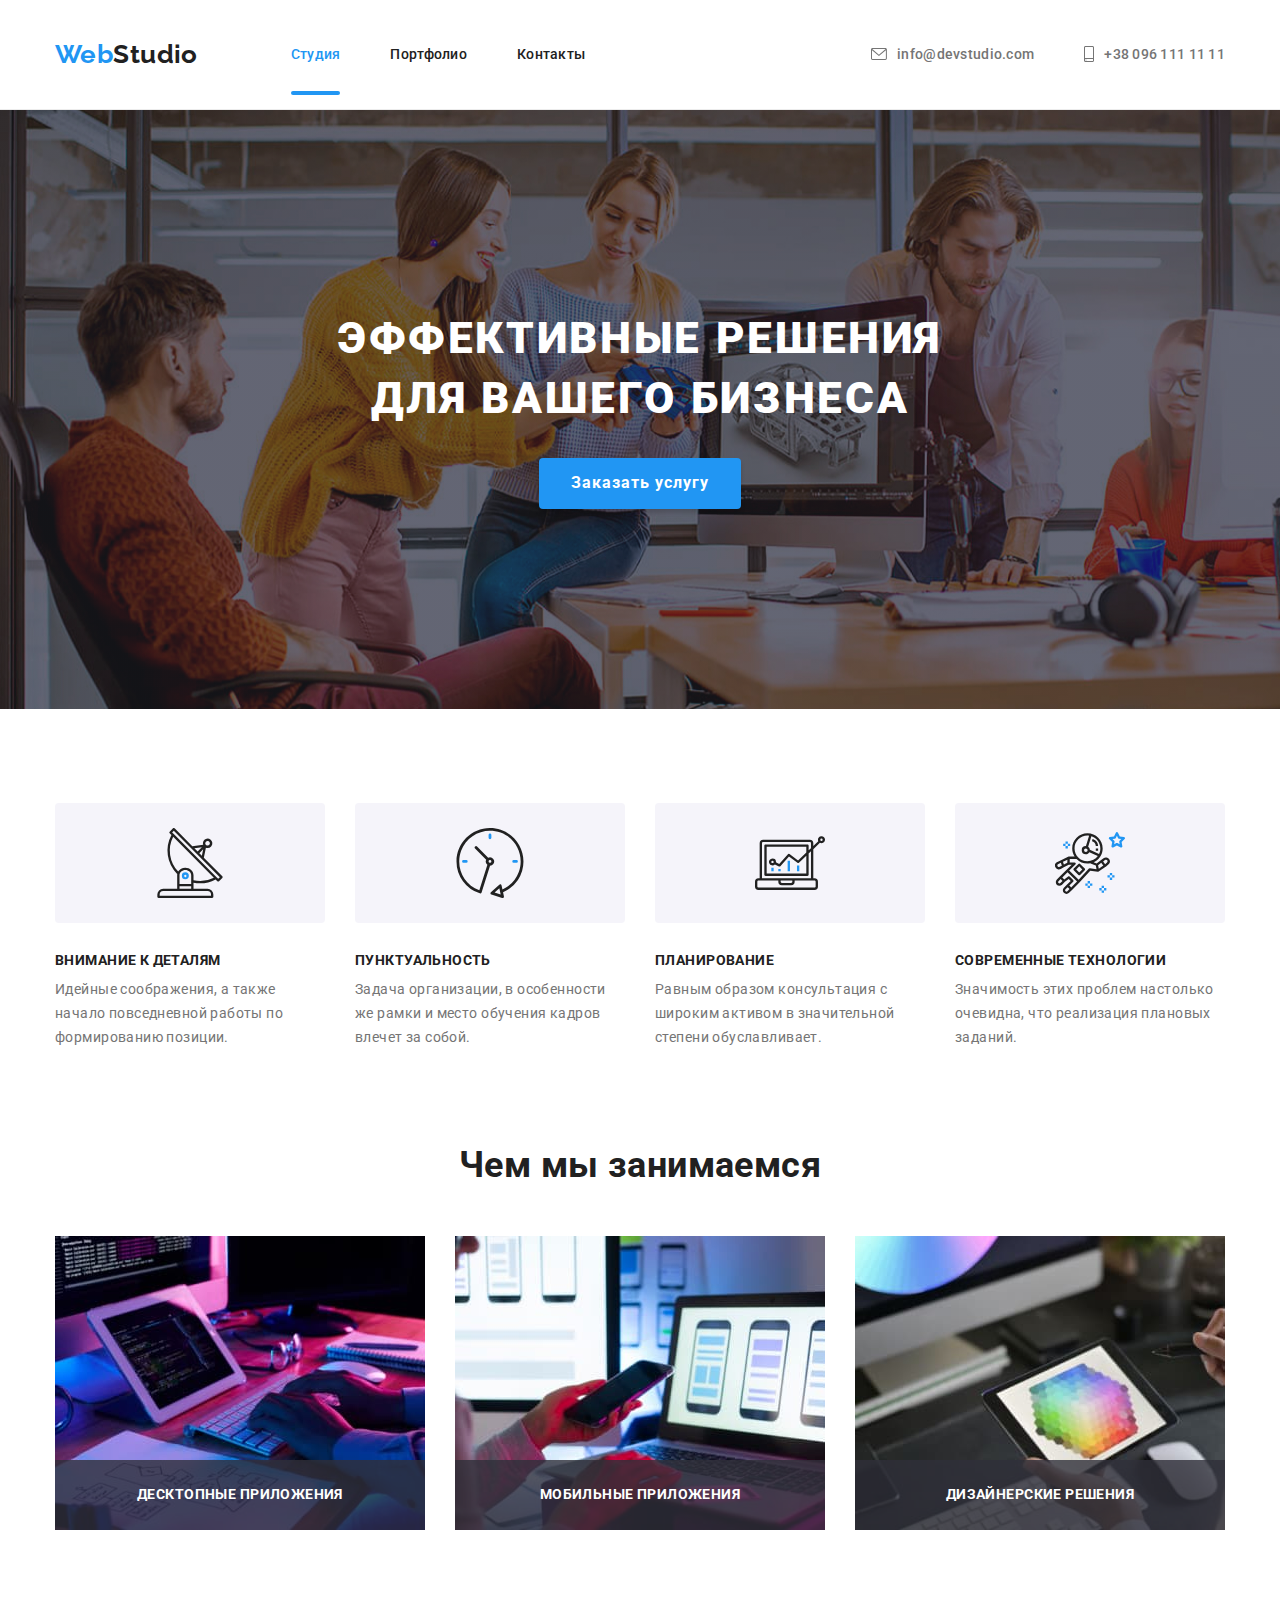
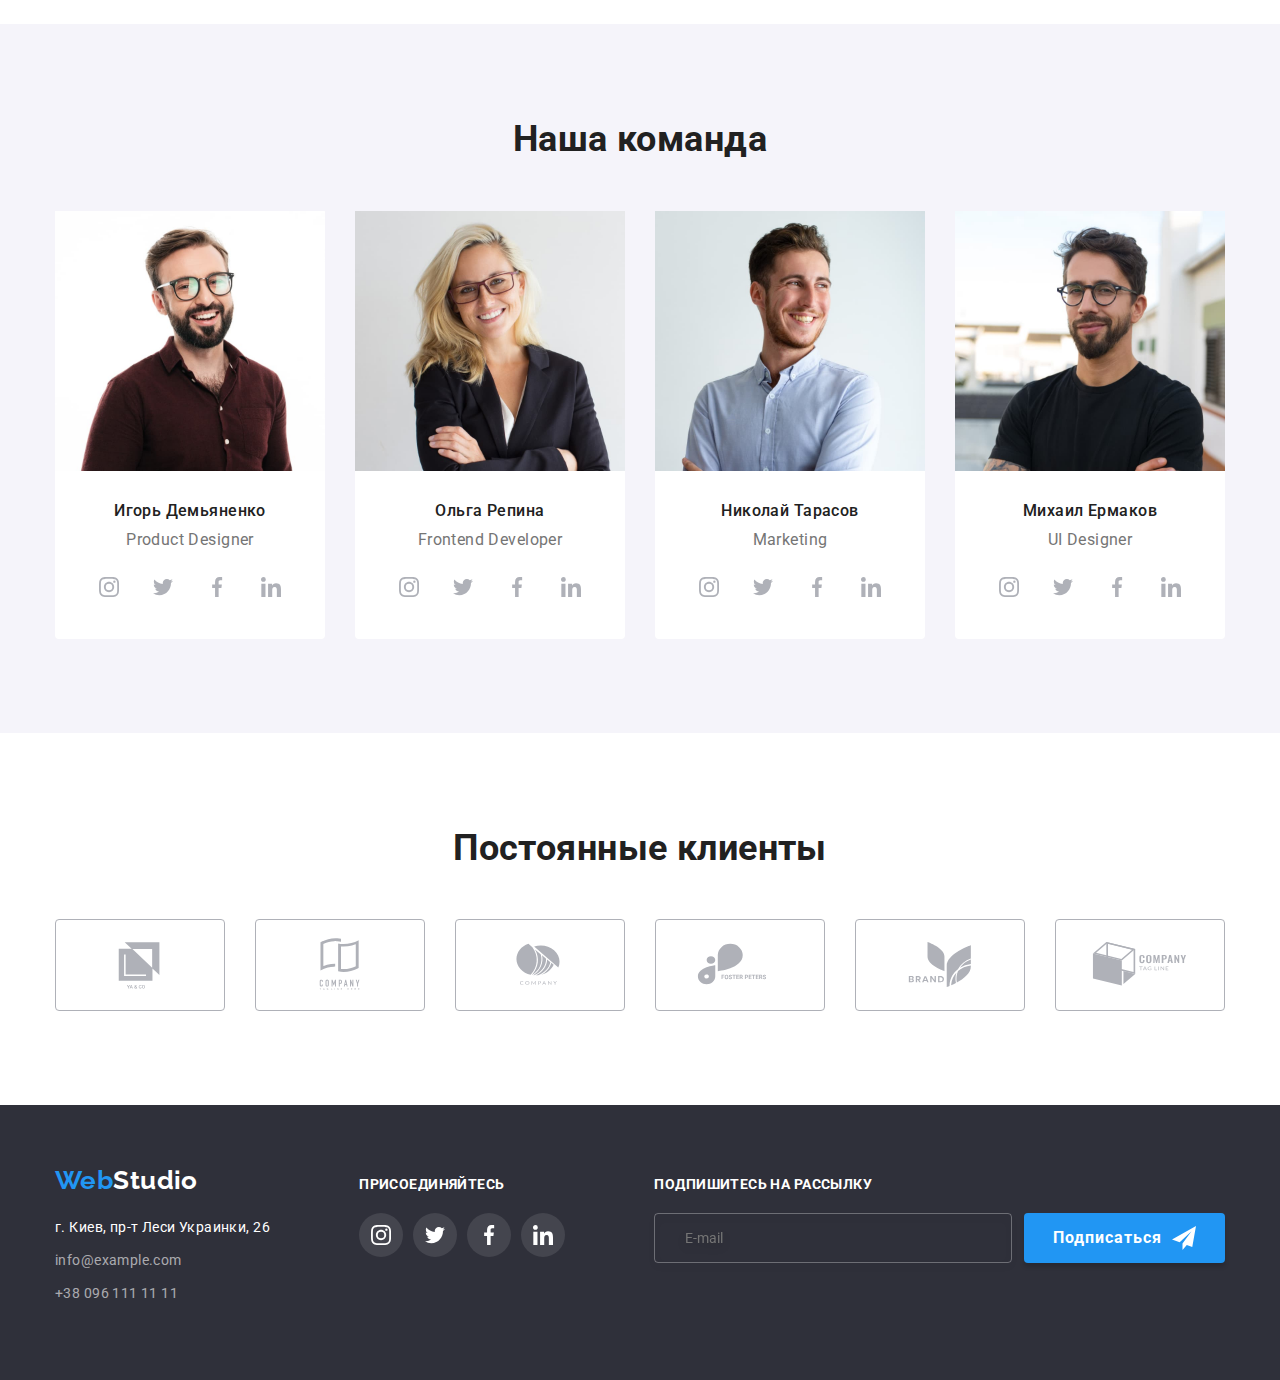
==== index.html @ 7a7bd3e5 "add changes" ====
<!DOCTYPE html>
<html lang="ru">
	<head>
		<meta charset="UTF-8" />
		<meta http-equiv="X-UA-Compatible" content="IE=edge" />
		<meta name="viewport" content="width=device-width, initial-scale=1.0" />
		<title>WebStudio</title>

		<!-- Шрифти -->

		<link rel="preconnect" href="https://fonts.googleapis.com" />
		<link rel="preconnect" href="https://fonts.gstatic.com" crossorigin />
		<link
			href="https://fonts.googleapis.com/css2?family=Raleway:wght@700&family=Roboto:wght@400;500;700;900&display=swap"
			rel="stylesheet"
		/>
		<!--Нормалізація стилів  -->

		<link
			rel="stylesheet"
			href="https://cdnjs.cloudflare.com/ajax/libs/modern-normalize/1.1.0/modern-normalize.min.css"
		/>

		<!-- Кастомні стилі -->

		<link rel="stylesheet" href="./css/main.min.css" />
		<link rel="stylesheet" href="./css/styles.css" />
	</head>

	<body>
		<!-- Шапка сторінки -->

		<header class="header">
			<div class="container header__container">
				<nav class="nav">
					<!-- Логотип -->

					<a class="logo link" href="./index.html"><span class="logo__accent">Web</span>Studio</a>

					<!-- Навігація на інші сторінки -->

					<ul class="nav__list list">
						<li class="nav__item">
							<a class="nav__link nav__link--current link" href="./index.html">Студия</a>
						</li>
						<li class="nav__item">
							<a class="nav__link link" href="./portfolio.html">Портфолио</a>
						</li>
						<li class="nav__item">
							<a class="nav__link link" href="Контакты">Контакты</a>
						</li>
					</ul>
				</nav>

				<!-- Контакти -->

				<ul class="contacts-list list">
					<li class="contacts-list__item">
						<a class="contacts-list__link link" href="mailto:info@devstudio.com">
							<svg class="contacts-list__icon-mail">
								<use href="./images/icons.svg#icon-envelope"></use>
							</svg>
							info@devstudio.com
						</a>
					</li>
					<li class="contacts-list__item">
						<a class="contacts-list__link link" href="tel:+380961111111">
							<svg class="contacts-list__icon-phone">
								<use href="./images/icons.svg#icon-smartphone"></use>
							</svg>
							+38 096 111 11 11
						</a>
					</li>
				</ul>
			</div>
		</header>

		<!-- Унікальний контент сторінки -->

		<main>
			<!-- Секція Герой -->

			<section class="section hero">
				<div class="container">
					<h1 class="hero__title">Эффективные решения для вашего бизнеса</h1>
					<button class="button" type="button" data-modal-open>Заказать услугу</button>
				</div>
			</section>

			<!--Секція Переваги -->

			<section class="benefits">
				<div class="container">
					<h2 class="visually-hidden">Преимущества</h2>
					<ul class="benefits__list card-set list">
						<li class="benefits__item card-set__item benefits__icon-antenna">
							<h3 class="benefits__title">Внимание к деталям</h3>
							<p class="benefits__text">
								Идейные соображения, а также начало повседневной работы по формированию позиции.
							</p>
						</li>
						<li class="benefits__item card-set__item benefits__icon-clock">
							<h3 class="benefits__title">Пунктуальность</h3>
							<p class="benefits__text">
								Задача организации, в особенности же рамки и место обучения кадров влечет за собой.
							</p>
						</li>
						<li class="benefits__item card-set__item benefits__icon-diagram">
							<h3 class="benefits__title">Планирование</h3>
							<p class="benefits__text">
								Равным образом консультация с широким активом в значительной степени обуславливает.
							</p>
						</li>
						<li class="benefits__item card-set__item benefits__icon-astronaut">
							<h3 class="benefits__title">Современные технологии</h3>
							<p class="benefits__text">
								Значимость этих проблем настолько очевидна, что реализация плановых заданий.
							</p>
						</li>
					</ul>
				</div>
			</section>

			<!--Секція Наша робота -->

			<section class="job">
				<div class="container">
					<h2 class="job__title section-title">Чем мы занимаемся</h2>
					<ul class="job__list card-set list">
						<li class="job__item card-set__item">
							<div class="job__card">
								<img src="./images/job/img.jpg" alt="Верстка" width="370" height="294" />
								<p class="job__lable">Десктопные приложения</p>
							</div>
						</li>
						<li class="job__item card-set__item">
							<div class="job__card">
								<img src="./images/job/img-1.jpg" alt="Дизайн" width="370" height="294" />
								<p class="job__lable">Мобильные приложения</p>
							</div>
						</li>
						<li class="job__item card-set__item">
							<div class="job__card">
								<img src="./images/job/img-2.jpg" alt="Оформление" width="370" height="294" />
								<p class="job__lable">Дизайнерские решения</p>
							</div>
						</li>
					</ul>
				</div>
			</section>

			<!-- Секція Наша команда -->

			<section class="team">
				<div class="container">
					<h2 class="team__title section-title">Наша команда</h2>
					<ul class="team__list card-set list">
						<li class="team__item card-set__item">
							<div class="team__card">
								<img class="team__img" src="./images/teams/img-3.jpg" alt="Игорь Демьяненко" width="270" height="260" />
								<div class="team__content">
									<h3 class="team__member">Игорь Демьяненко</h3>
									<p class="team__position">Product Designer</p>
									<ul class="networks-list list">
										<li class="networks-list__item">
											<a
												class="networks-list__link link"
												href="https://www.instagram.com"
												aria-label="instagram"
												target="_blank"
												rel="noreferrer noopener"
											>
												<svg class="networks-list__icon" width="20" height="20">
													<use href="./images/icons.svg#icon-instagram"></use>
												</svg>
											</a>
										</li>
										<li class="networks-list__item">
											<a
												class="networks-list__link link"
												href="https://www.twitter.com"
												aria-label="twitter"
												target="_blank"
												rel="noreferrer noopener"
											>
												<svg class="networks-list__icon" width="20" height="20">
													<use href="./images/icons.svg#icon-twitter"></use>
												</svg>
											</a>
										</li>
										<li class="networks-list__item">
											<a
												class="networks-list__link link"
												href="https://www.facebook.com"
												aria-label="facebook"
												target="_blank"
												rel="noreferrer noopener"
											>
												<svg class="networks-list__icon" width="20" height="20">
													<use href="./images/icons.svg#icon-facebook"></use>
												</svg>
											</a>
										</li>
										<li class="networks-list__item">
											<a
												class="networks-list__link link"
												href="https://www.linkedin.com"
												aria-label="linkedin"
												target="_blank"
												rel="noreferrer noopener"
											>
												<svg class="networks-list__icon" width="20" height="20">
													<use href="./images/icons.svg#icon-linkedin"></use>
												</svg>
											</a>
										</li>
									</ul>
								</div>
							</div>
						</li>

						<li class="team__item card-set__item">
							<div class="team__card">
								<img src="./images/teams/img-4.jpg" alt="Ольга Репина" width="270" height="260" />

								<div class="team__content">
									<h3 class="team__member">Ольга Репина</h3>
									<p class="team__position">Frontend Developer</p>
									<ul class="networks-list list">
										<li class="networks-list__item">
											<a
												class="networks-list__link link"
												href="https://www.instagram.com"
												aria-label="instagram"
												target="_blank"
												rel="noreferrer noopener"
											>
												<svg class="networks-list__icon" width="20" height="20">
													<use href="./images/icons.svg#icon-instagram"></use>
												</svg>
											</a>
										</li>
										<li class="networks-list__item">
											<a
												class="networks-list__link link"
												href="https://www.twitter.com"
												aria-label="twitter"
												target="_blank"
												rel="noreferrer noopener"
											>
												<svg class="networks-list__icon" width="20" height="20">
													<use href="./images/icons.svg#icon-twitter"></use>
												</svg>
											</a>
										</li>
										<li class="networks-list__item">
											<a
												class="networks-list__link link"
												href="https://www.facebook.com"
												aria-label="facebook"
												target="_blank"
												rel="noreferrer noopener"
											>
												<svg class="networks-list__icon" width="20" height="20">
													<use href="./images/icons.svg#icon-facebook"></use>
												</svg>
											</a>
										</li>
										<li class="networks-list__item">
											<a
												class="networks-list__link link"
												href="https://www.linkedin.com"
												aria-label="linkedin"
												target="_blank"
												rel="noreferrer noopener"
											>
												<svg class="networks-list__icon" width="20" height="20">
													<use href="./images/icons.svg#icon-linkedin"></use>
												</svg>
											</a>
										</li>
									</ul>
								</div>
							</div>
						</li>

						<li class="team__item card-set__item">
							<div class="team__card">
								<img src="./images/teams/img-5.jpg" alt="Николай Тарасов" width="270" height="260" />

								<div class="team__content">
									<h3 class="team__member">Николай Тарасов</h3>
									<p class="team__position">Marketing</p>
									<ul class="networks-list list">
										<li class="networks-list__item">
											<a
												class="networks-list__link link"
												href="https://www.instagram.com"
												aria-label="instagram"
												target="_blank"
												rel="noreferrer noopener"
											>
												<svg class="networks-list__icon" width="20" height="20">
													<use href="./images/icons.svg#icon-instagram"></use>
												</svg>
											</a>
										</li>
										<li class="networks-list__item">
											<a
												class="networks-list__link link"
												href="https://www.twitter.com"
												aria-label="twitter"
												target="_blank"
												rel="noreferrer noopener"
											>
												<svg class="networks-list__icon" width="20" height="20">
													<use href="./images/icons.svg#icon-twitter"></use>
												</svg>
											</a>
										</li>
										<li class="networks-list__item">
											<a
												class="networks-list__link link"
												href="https://www.facebook.com"
												aria-label="facebook"
												target="_blank"
												rel="noreferrer noopener"
											>
												<svg class="networks-list__icon" width="20" height="20">
													<use href="./images/icons.svg#icon-facebook"></use>
												</svg>
											</a>
										</li>
										<li class="networks-list__item">
											<a
												class="networks-list__link link"
												href="https://www.linkedin.com"
												aria-label="linkedin"
												target="_blank"
												rel="noreferrer noopener"
											>
												<svg class="networks-list__icon" width="20" height="20">
													<use href="./images/icons.svg#icon-linkedin"></use>
												</svg>
											</a>
										</li>
									</ul>
								</div>
							</div>
						</li>

						<li class="team__item card-set__item">
							<div class="team__card">
								<img src="./images/teams/img-6.jpg" alt="Михаил Ермаков" width="270" height="260" />

								<div class="team__content">
									<h3 class="team__member">Михаил Ермаков</h3>
									<p class="team__position">UI Designer</p>
									<ul class="networks-list list">
										<li class="networks-list__item">
											<a
												class="networks-list__link link"
												href="https://www.instagram.com"
												aria-label="instagram"
												target="_blank"
												rel="noreferrer noopener"
											>
												<svg class="networks-list__icon" width="20" height="20">
													<use href="./images/icons.svg#icon-instagram"></use>
												</svg>
											</a>
										</li>
										<li class="networks-list__item">
											<a
												class="networks-list__link link"
												href="https://www.twitter.com"
												aria-label="twitter"
												target="_blank"
												rel="noreferrer noopener"
											>
												<svg class="networks-list__icon" width="20" height="20">
													<use href="./images/icons.svg#icon-twitter"></use>
												</svg>
											</a>
										</li>
										<li class="networks-list__item">
											<a
												class="networks-list__link link"
												href="https://www.facebook.com"
												aria-label="facebook"
												target="_blank"
												rel="noreferrer noopener"
											>
												<svg class="networks-list__icon" width="20" height="20">
													<use href="./images/icons.svg#icon-facebook"></use>
												</svg>
											</a>
										</li>
										<li class="networks-list__item">
											<a
												class="networks-list__link link"
												href="https://www.linkedin.com"
												aria-label="linkedin"
												target="_blank"
												rel="noreferrer noopener"
											>
												<svg class="networks-list__icon" width="20" height="20">
													<use href="./images/icons.svg#icon-linkedin"></use>
												</svg>
											</a>
										</li>
									</ul>
								</div>
							</div>
						</li>
					</ul>
				</div>
			</section>
		</main>

		<!-- Секція Постійні клієнти -->

		<section class="clients">
			<div class="container">
				<h2 class="clients__title section-title">Постоянные клиенты</h2>
				<ul class="clients__list card-set list">
					<li class="clients__item card-set__item">
						<a class="clients__link link" href="">
							<svg class="clients__icon" width="106px" height="60px">
								<use href="./images/icons.svg#icon-Logo"></use>
							</svg>
						</a>
					</li>
					<li class="clients__item card-set__item">
						<a class="clients__link link" href="">
							<svg class="clients__icon" width="106px" height="60px">
								<use href="./images/icons.svg#icon-Logo-1"></use>
							</svg>
						</a>
					</li>
					<li class="clients__item card-set__item">
						<a class="clients__link link" href="">
							<svg class="clients__icon" width="106px" height="60px">
								<use href="./images/icons.svg#icon-Logo-2"></use>
							</svg>
						</a>
					</li>
					<li class="clients__item card-set__item">
						<a class="clients__link link" href="">
							<svg class="clients__icon" width="106px" height="60px">
								<use href="./images/icons.svg#icon-Logo-3"></use>
							</svg>
						</a>
					</li>
					<li class="clients__item card-set__item">
						<a class="clients__link link" href="">
							<svg class="clients__icon" width="106px" height="60px">
								<use href="./images/icons.svg#icon-Logo-4"></use>
							</svg>
						</a>
					</li>
					<li class="clients__item card-set__item">
						<a class="clients__link link" href="">
							<svg class="clients__icon" width="106px" height="60px">
								<use href="./images/icons.svg#icon-Logo-5"></use>
							</svg>
						</a>
					</li>
				</ul>
			</div>
		</section>

		<!-- Підвал -->

		<footer class="footer">
			<div class="container footer-container">
				<div class="address-container">
					<a class="logo link" href="./index.html"><span class="logo__accent">Web</span>Studio</a>

					<!-- Адреса -->

					<address>
						<ul class="footer-list link">
							<li class="footer-list-item">
								<a class="address map link" href="https://bit.ly/3pXMvUd" target="_blank" rel="noopener noreferrer"
									>г. Киев, пр-т Леси Украинки, 26</a
								>
							</li>

							<!-- Контакти -->

							<li class="footer-list-item">
								<a class="address-contact link" href="mailto:info@devstudio.com">info@example.com</a>
							</li>
							<li class="footer-list-item">
								<a class="address-contact link" href="tel:+380961111111">+38 096 111 11 11</a>
							</li>
						</ul>
					</address>
				</div>

				<div class="social-container">
					<p class="footer-title">присоединяйтесь</p>
					<ul class="networks-list list">
						<li class="networks-item">
							<a
								class="footer-social-link link"
								href="https://www.instagram.com"
								aria-label="instagram"
								target="_blank"
								rel="noreferrer noopener"
							>
								<svg class="footer-social-icon" width="20" height="20">
									<use href="./images/icons.svg#icon-instagram"></use>
								</svg>
							</a>
						</li>
						<li class="networks-item">
							<a
								class="footer-social-link link"
								href="https://www.twitter.com"
								aria-label="twitter"
								target="_blank"
								rel="noreferrer noopener"
							>
								<svg class="footer-social-icon" width="20" height="20">
									<use href="./images/icons.svg#icon-twitter"></use>
								</svg>
							</a>
						</li>
						<li class="networks-item">
							<a
								class="footer-social-link link"
								href="https://www.facebook.com"
								aria-label="facebook"
								target="_blank"
								rel="noreferrer noopener"
							>
								<svg class="footer-social-icon" width="20" height="20">
									<use href="./images/icons.svg#icon-facebook"></use>
								</svg>
							</a>
						</li>
						<li class="networks-item">
							<a
								class="footer-social-link link"
								href="https://www.linkedin.com"
								aria-label="linkedin"
								target="_blank"
								rel="noreferrer noopener"
							>
								<svg class="footer-social-icon" width="20" height="20">
									<use href="./images/icons.svg#icon-linkedin"></use>
								</svg>
							</a>
						</li>
					</ul>
				</div>

				<!-- Форма футер -->

				<form class="footer-form">
					<p class="footer-form-title">Подпишитесь на рассылку</p>
					<div class="footer-form-box">
						<label class="footer-form-label">
							<input type="email" name="email" class="footer-input" placeholder="E-mail" />
						</label>
						<button type="submit" class="footer-button-submit">
							Подписаться
							<svg class="icon-send" width="24px" height="24px">
								<use href="./images/icons.svg#icon-send"></use>
							</svg>
						</button>
					</div>
				</form>
			</div>
		</footer>

		<!-- Модальне вікно -->

		<div class="backdrop is-hidden" data-modal>
			<div class="modal">
				<button class="modal-close-btn" type="button" data-modal-close>
					<svg class="btn-close-icon" width="18" height="18">
						<use href="./images/icons.svg#icon-close"></use>
					</svg>
				</button>

				<!-- Форма модального вікна -->

				<form class="form-register">
					<strong class="form-title">Оставьте свои данные, мы вам перезвоним</strong>
					<div class="form-box">
						<label class="form-label">
							<span class="form-text">Имя</span>
							<input type="text" name="user-name" class="form-input" />
							<svg class="icon-input" width="18" height="18">
								<use href="./images/icons.svg#icon-person"></use>
							</svg>
						</label>

						<label class="form-label">
							<span class="form-text">Телефон</span>
							<input type="text" name="tel" class="form-input" />
							<svg class="icon-input" width="18" height="18">
								<use href="./images/icons.svg#icon-phone"></use>
							</svg>
						</label>

						<label class="form-label">
							<span class="form-text">Почта</span>
							<input type="text" name="email" class="form-input" />
							<svg class="icon-input" width="18" height="18">
								<use href="./images/icons.svg#icon-email"></use>
							</svg>
						</label>

						<label class="form-label">
							<span class="form-text">Комментарий</span>
							<textarea name="comment" class="textarea" placeholder="Введите текст"></textarea>
						</label>
					</div>

					<label class="form-checkbox">
						<input class="visually-hidden form-checkbox-input" type="checkbox" name="agreement" checked />
						<div class="custom-checkbox">
							<svg class="checkbox-icon" width="11" height="18">
								<use href="./images/icons.svg#icon-check"></use>
							</svg>
						</div>
						<span class="checkbox-agreement">Соглашаюсь с рассылкой и принимаю</span
						><a class="agreement-text" href="">Условия договора</a>
					</label>
					<button type="submit" class="button-submit">Отправить</button>
				</form>
			</div>
		</div>

		<!-- Підключення скрипта -->

		<script src="./js/modal.js"></script>
	</body>
</html>
---- css/main.min.css ----
:root{--primary-text-color: #757575;--title-text-color: #212121;--secondary-title-color: #ffffff;--footer-text-color: rgba(255, 255, 255, 0.6);--background-color: #ffffff;--secondary-background-color: #f5f4fa;--third-background-color: #2f303a;--accent-color: #2196f3;--items: 4;--indent: 30px;--anim: 250ms cubic-bezier(0.4, 0, 0.2, 1)}.visually-hidden{position:absolute;width:1px;height:1px;margin:-1px;border:0;padding:0;white-space:nowrap;-webkit-clip-path:inset(100%);clip-path:inset(100%);clip:rect(0 0 0 0);overflow:hidden}.portfolio,.team,.clients,.benefits{padding-top:94px;padding-bottom:94px}.card-set{display:-webkit-box;display:-ms-flexbox;display:flex;-ms-flex-wrap:wrap;flex-wrap:wrap;margin:calc(-1*var(--indent)/2)}.card-set__item{margin:calc(var(--indent)/2);-ms-flex-preferred-size:calc((100% - (var(--indent))*var(--items))/var(--items));flex-basis:calc((100% - (var(--indent))*var(--items))/var(--items))}h1,h2,h3,p{margin-top:0;margin-bottom:0}.link{text-decoration:none}.list,.footer-list{padding:0;list-style:none}img{display:block;max-width:100%;height:auto}.job__title,.team__title,.clients__title{margin-bottom:50px}body{background-color:var(--background-color);color:var(--primary-text-color);font-size:14px;font-family:"Roboto",sans-serif;letter-spacing:.03em}.button{display:inline-block;border:none;border-radius:4px;padding:10px 32px;min-width:200px;font-family:inherit;color:var(--secondary-title-color);background-color:var(--accent-color);-webkit-box-shadow:0px 4px 4px rgba(0,0,0,.15);box-shadow:0px 4px 4px rgba(0,0,0,.15);cursor:pointer;font-weight:700;font-size:16px;line-height:1.88;-webkit-box-align:center;-ms-flex-align:center;align-items:center;text-align:center;letter-spacing:.06em}.contacts-list{display:-webkit-box;display:-ms-flexbox;display:flex;margin-left:auto}.contacts-list__item:not(:last-child){margin-right:50px}.contacts-list__link{display:-webkit-box;display:-ms-flexbox;display:flex;-webkit-box-align:center;-ms-flex-align:center;align-items:center;padding-top:32px;padding-bottom:32px;font-weight:500;line-height:1.2;letter-spacing:.02em;color:var(--primary-text-color);-webkit-transition:color var(--anim);transition:color var(--anim)}.contacts-list__link:hover,.contacts-list__link:focus{color:var(--accent-color)}.contacts-list__icon-mail{margin-right:10px;width:16px;height:12px;fill:currentColor}.contacts-list__icon-phone{margin-right:10px;width:10px;height:16px;fill:currentColor}.container{margin-left:auto;margin-right:auto;padding-left:15px;padding-right:15px;width:1200px}.logo{color:var(--title-text-color);font-family:"Raleway",sans-serif;font-weight:700;font-size:26px;line-height:1.2}.logo__accent{color:var(--accent-color)}.networks-list{display:-webkit-box;display:-ms-flexbox;display:flex;-webkit-box-pack:center;-ms-flex-pack:center;justify-content:center;gap:10px}.networks-list__link{display:-webkit-box;display:-ms-flexbox;display:flex;-webkit-box-align:center;-ms-flex-align:center;align-items:center;-webkit-box-pack:center;-ms-flex-pack:center;justify-content:center;border-radius:50%;width:44px;height:44px;color:#afb1b8;-webkit-transition:color var(--anim),background-color var(--anim);transition:color var(--anim),background-color var(--anim)}.networks-list__link:hover,.networks-list__link:focus{background-color:var(--accent-color);color:#fff}.networks-list__icon{fill:currentColor}.projects-overlay{position:absolute;width:100%;height:294px;top:0;left:0;-webkit-transform:translateY(100%);transform:translateY(100%);background-color:rgba(33,150,243,.9);-webkit-transition:-webkit-transform var(--anim);transition:-webkit-transform var(--anim);transition:transform var(--anim);transition:transform var(--anim), -webkit-transform var(--anim)}.projects-link:hover .projects-overlay{-webkit-transform:translateY(0);transform:translateY(0)}.overlay-text{display:block;padding-top:63px;padding-right:24px;padding-bottom:63px;padding-left:24px;font-size:18px;line-height:1.56;letter-spacing:.03em;color:#fff}.section-title{color:var(--title-text-color);font-size:36px;line-height:1.17;text-align:center}.section{padding-top:94px;padding-bottom:94px}.backdrop{position:fixed;top:0;left:0;width:100%;height:100%;opacity:1;visibility:visible;pointer-events:initial;background-color:rgba(0,0,0,.2);-webkit-transition:opacity var(--anim),visibility var(--anim);transition:opacity var(--anim),visibility var(--anim)}.backdrop.is-hidden{opacity:0;pointer-events:none;visibility:hidden}.modal{position:absolute;top:50%;left:50%;-webkit-transform:translate(-50%, -50%);transform:translate(-50%, -50%);width:528px;height:581px;background-color:var(--background-color);-webkit-box-shadow:0px 1px 3px rgba(0,0,0,.12),0px 1px 1px rgba(0,0,0,.14),0px 2px 1px rgba(0,0,0,.2);box-shadow:0px 1px 3px rgba(0,0,0,.12),0px 1px 1px rgba(0,0,0,.14),0px 2px 1px rgba(0,0,0,.2);border-radius:4px}.modal-close-btn{position:absolute;display:-webkit-box;display:-ms-flexbox;display:flex;-webkit-box-align:center;-ms-flex-align:center;align-items:center;-webkit-box-pack:center;-ms-flex-pack:center;justify-content:center;width:30px;height:30px;border-radius:50%;border:0;padding:0;right:8px;top:8px;background-color:rgba(0,0,0,0);border:1px solid rgba(0,0,0,.1);cursor:pointer;-webkit-transition:fill var(--anim);transition:fill var(--anim)}.modal-close-btn:hover,.modal-close-btn:focus+.btn-close-icon{fill:var(--accent-color)}.form-register{display:-webkit-box;display:-ms-flexbox;display:flex;-webkit-box-orient:vertical;-webkit-box-direction:normal;-ms-flex-direction:column;flex-direction:column;padding:40px}.form-box{margin-bottom:20px}.form-title{margin-bottom:15px;margin-top:0;font-size:20px;line-height:1.15;text-align:center;color:var(--title-text-color)}.form-label{position:relative;display:block;margin-bottom:10px}.form-text{display:block;margin-bottom:4px;font-size:12px;line-height:1.16;letter-spacing:.01em;color:var(--primary-text-color)}.form-input{display:block;width:100%;height:40px;border:1px solid rgba(33,33,33,.2);border-radius:4px;padding-left:35px;cursor:pointer;-webkit-transition:border var(--anim);transition:border var(--anim)}.icon-input{position:absolute;top:50%;left:12px;-webkit-transition:fill var(--anim);transition:fill var(--anim)}.form-input:focus+.icon-input{fill:var(--accent-color)}.form-input:focus,.form-label textarea:focus{outline:none;border:1px solid var(--accent-color)}.textarea{display:block;width:100%;height:120px;border:1px solid rgba(33,33,33,.2);border-radius:4px;padding:12px 16px;resize:none;cursor:pointer;-webkit-transition:border var(--anim);transition:border var(--anim)}.form-label textarea::-webkit-input-placeholder{font-size:12px;line-height:1.16;letter-spacing:.01em;color:rgba(117,117,117,.5)}.form-label textarea::-moz-placeholder{font-size:12px;line-height:1.16;letter-spacing:.01em;color:rgba(117,117,117,.5)}.form-label textarea:-ms-input-placeholder{font-size:12px;line-height:1.16;letter-spacing:.01em;color:rgba(117,117,117,.5)}.form-label textarea::-ms-input-placeholder{font-size:12px;line-height:1.16;letter-spacing:.01em;color:rgba(117,117,117,.5)}.form-label textarea::placeholder{font-size:12px;line-height:1.16;letter-spacing:.01em;color:rgba(117,117,117,.5)}.form-checkbox{display:-webkit-box;display:-ms-flexbox;display:flex;-webkit-box-align:center;-ms-flex-align:center;align-items:center;-webkit-box-pack:center;-ms-flex-pack:center;justify-content:center;gap:7px;margin-bottom:30px}.custom-checkbox{display:-webkit-inline-box;display:-ms-inline-flexbox;display:inline-flex;-webkit-box-align:center;-ms-flex-align:center;align-items:center;-webkit-box-pack:center;-ms-flex-pack:center;justify-content:center;width:16px;height:15px;border:2px solid var(--title-text-color);border-radius:2px;cursor:pointer;-webkit-transition:background-color var(--anim),border-color var(--anim);transition:background-color var(--anim),border-color var(--anim)}.checkbox-icon{fill:#fff}.form-checkbox-input:checked+.custom-checkbox{background-color:var(--accent-color);border-color:var(--accent-color)}.checkbox-agreement{font-weight:400;font-size:14px;line-height:1.71;color:var(--primary-text-color);-webkit-user-select:none;-moz-user-select:none;-ms-user-select:none;user-select:none}.agreement-text{color:var(--accent-color)}.button-submit{display:block;border:none;border-radius:4px;padding:10px 55px;margin:0 auto;min-width:200px;font-family:inherit;cursor:pointer;font-weight:700;font-size:16px;line-height:1.88;-webkit-box-align:center;-ms-flex-align:center;align-items:center;text-align:center;letter-spacing:.06em;color:var(--secondary-title-color);background-color:var(--accent-color);-webkit-box-shadow:0px 4px 4px rgba(0,0,0,.15);box-shadow:0px 4px 4px rgba(0,0,0,.15)}.benefits__item::before{display:block;content:"";background-position:center;background-repeat:no-repeat;margin-bottom:30px;height:120px;background-color:#f5f4fa;border-radius:4px}.benefits__item.benefits__icon-antenna::before{background-image:url(../images/icons/antenna.svg)}.benefits__item.benefits__icon-clock::before{background-image:url(../images/icons/clock.svg)}.benefits__item.benefits__icon-diagram::before{background-image:url(../images/icons/diagram.svg)}.benefits__item.benefits__icon-astronaut::before{background-image:url(../images/icons/astronaut.svg)}.benefits__title{margin-bottom:10px;color:var(--title-text-color);font-size:14px;line-height:1.14;text-transform:uppercase}.benefits__text{line-height:1.71}.clients__list{--items: 6}.clients__link{display:-webkit-box;display:-ms-flexbox;display:flex;-webkit-box-align:center;-ms-flex-align:center;align-items:center;-webkit-box-pack:center;-ms-flex-pack:center;justify-content:center;width:170px;height:92px;border:1px solid #afb1b8;border-radius:4px;color:#afb1b8;-webkit-transition:color var(--anim),border-color var(--anim);transition:color var(--anim),border-color var(--anim)}.clients__link:hover,.clients__link:focus{border:1px solid var(--accent-color);color:var(--accent-color)}.clients__icon{fill:currentColor}.footer{padding:60px 0;background-color:var(--third-background-color)}.footer-container{display:-webkit-box;display:-ms-flexbox;display:flex;-webkit-box-align:baseline;-ms-flex-align:baseline;align-items:baseline;-webkit-box-pack:justify;-ms-flex-pack:justify;justify-content:space-between}.social-container{display:inline-block}.footer .logo{display:block;margin-bottom:20px;color:var(--secondary-title-color)}.footer-list-item:not(:last-child){margin-bottom:9px}.address.map{font-style:normal;line-height:1.71;color:var(--secondary-title-color)}.address-contact{font-style:normal;line-height:1.71;color:var(--footer-text-color);-webkit-transition:color var(--anim);transition:color var(--anim)}.address-contact:hover,.address-contact:focus{color:var(--accent-color)}.footer-title{margin-bottom:20px;font-weight:700;line-height:1.14;text-transform:uppercase;color:var(--secondary-title-color)}.footer-social-link{display:-webkit-box;display:-ms-flexbox;display:flex;-webkit-box-align:center;-ms-flex-align:center;align-items:center;-webkit-box-pack:center;-ms-flex-pack:center;justify-content:center;width:44px;height:44px;border-radius:50%;background-color:rgba(255,255,255,.1);color:var(--secondary-title-color);-webkit-transition:background-color var(--anim);transition:background-color var(--anim)}.footer-social-link:hover,.footer-social-link:focus{background-color:var(--accent-color)}.footer-social-icon{fill:currentColor}.footer-form-title{display:block;margin-bottom:20px;font-weight:700;line-height:1.14;text-transform:uppercase;color:var(--secondary-title-color)}.footer-form-box{display:-webkit-box;display:-ms-flexbox;display:flex;-webkit-box-align:center;-ms-flex-align:center;align-items:center;-webkit-box-pack:center;-ms-flex-pack:center;justify-content:center}.footer-input{padding-left:30px;background-color:inherit;width:358px;height:50px;color:var(--secondary-title-color);border:1px solid rgba(255,255,255,.3);-webkit-filter:drop-shadow(0px 4px 4px rgba(0, 0, 0, 0.15));filter:drop-shadow(0px 4px 4px rgba(0, 0, 0, 0.15));border-radius:4px}.footer-button-submit{display:-webkit-inline-box;display:-ms-inline-flexbox;display:inline-flex;-webkit-box-align:center;-ms-flex-align:center;align-items:center;text-align:center;margin-left:12px;padding:10px 29px;border-radius:4px;min-width:200px;border:none;cursor:pointer;font-family:inherit;font-weight:700;font-size:16px;line-height:1.88;letter-spacing:.06em;color:var(--secondary-title-color);background-color:var(--accent-color);-webkit-box-shadow:0px 4px 4px rgba(0,0,0,.15);box-shadow:0px 4px 4px rgba(0,0,0,.15)}.icon-send{margin-left:10px;fill:currentColor}.header__container{display:-webkit-box;display:-ms-flexbox;display:flex;-webkit-box-align:center;-ms-flex-align:center;align-items:center}.header{background-color:var(--background-color);outline:1px solid #ececec}.nav{display:-webkit-box;display:-ms-flexbox;display:flex;-webkit-box-align:center;-ms-flex-align:center;align-items:center}.nav__list{display:-webkit-box;display:-ms-flexbox;display:flex;margin-left:93px}.nav__item:not(:last-child){margin-right:50px}.nav__link{display:block;padding-top:32px;padding-bottom:32px;color:var(--title-text-color);font-weight:500;line-height:1.2;letter-spacing:.02em;-webkit-transition:color var(--anim);transition:color var(--anim)}.nav__link:hover,.nav__link:focus{color:var(--accent-color)}.nav__link--current{position:relative;display:-webkit-box;display:-ms-flexbox;display:flex;-webkit-box-align:center;-ms-flex-align:center;align-items:center;color:var(--accent-color)}.nav__link--current::before{content:"";position:absolute;display:inline-block;left:0;bottom:0;width:100%;height:4px;background-color:var(--accent-color);border-radius:2px}.section.hero{max-width:1600px;margin-left:auto;margin-right:auto;background-size:cover;background-repeat:no-repeat;background-image:-webkit-gradient(linear, left top, right top, from(rgba(47, 48, 58, 0.4)), to(rgba(47, 48, 58, 0.4))),url("../images/hero/Img.jpg");background-image:linear-gradient(to right, rgba(47, 48, 58, 0.4), rgba(47, 48, 58, 0.4)),url("../images/hero/Img.jpg");padding:200px 0;background-color:var(--third-background-color);text-align:center}.hero__title{margin-bottom:30px;margin-left:auto;margin-right:auto;width:696px;color:var(--secondary-title-color);font-weight:900;font-size:44px;line-height:1.36;text-align:center;letter-spacing:.06em;text-transform:uppercase}.job{padding-top:0;padding-bottom:94px}.job__list{--items: 3}.job__card{position:relative;z-index:-1}.job__lable{position:absolute;display:-webkit-box;display:-ms-flexbox;display:flex;-webkit-box-align:center;-ms-flex-align:center;align-items:center;-webkit-box-pack:center;-ms-flex-pack:center;justify-content:center;bottom:0px;padding-top:27px;padding-bottom:27px;width:100%;font-weight:700;line-height:1.14;text-transform:uppercase;background-color:rgba(47,48,58,.8);color:var(--secondary-title-color)}.team{background-color:var(--secondary-background-color)}.team__item{text-align:center}.team__card{background-color:var(--secondary-title-color);-webkit-box-shadow:0px 1px 3px rgba(0,0,0,.12),0px 1px 1px rgba(0,0,0,.14),px 2px 1px rgba(0,0,0,.2);box-shadow:0px 1px 3px rgba(0,0,0,.12),0px 1px 1px rgba(0,0,0,.14),px 2px 1px rgba(0,0,0,.2);border-radius:0px 0px 4px 4px}.team__content{padding:30px 0}.team__member{margin-bottom:10px;font-weight:500;font-size:16px;line-height:1.19;color:var(--title-text-color)}.team__position{margin-bottom:16px;font-size:16px;line-height:1.19}.portfolio-list{display:-webkit-box;display:-ms-flexbox;display:flex;margin-bottom:50px;-webkit-box-pack:center;-ms-flex-pack:center;justify-content:center}.button-list-item:not(:last-child){margin-right:8px}.button-list{padding:6px 22px;border:none;border-radius:4px;cursor:pointer;font-family:inherit;font-weight:500;font-size:16px;line-height:1.62;-webkit-transition:color var(--anim),background-color var(--anim),-webkit-box-shadow var(--anim);transition:color var(--anim),background-color var(--anim),-webkit-box-shadow var(--anim);transition:color var(--anim),background-color var(--anim),box-shadow var(--anim);transition:color var(--anim),background-color var(--anim),box-shadow var(--anim),-webkit-box-shadow var(--anim)}.button-list:hover,.button-list:focus{color:var(--secondary-title-color);background-color:var(--accent-color);-webkit-box-shadow:0px 3px 1px rgba(0,0,0,.1),0px 1px 2px rgba(0,0,0,.08),0px 2px 2px rgba(0,0,0,.12);box-shadow:0px 3px 1px rgba(0,0,0,.1),0px 1px 2px rgba(0,0,0,.08),0px 2px 2px rgba(0,0,0,.12)}.button-list.active{background-color:var(--accent-color);color:var(--secondary-title-color)}.projects-title{margin-bottom:4px;font-size:18px;line-height:2;letter-spacing:.06em;color:var(--title-text-color)}.projects-text{font-size:16px;line-height:1.88;color:var(--primary-text-color)}.projects-list{--items: 3}.projects-list-item{border:1px solid #eee}.img-content{padding:20px 24px}.projects-link{display:block;-webkit-transition:-webkit-box-shadow var(--anim);transition:-webkit-box-shadow var(--anim);transition:box-shadow var(--anim);transition:box-shadow var(--anim), -webkit-box-shadow var(--anim)}.projects-link:hover,.projects-link:focus{-webkit-box-shadow:0px 1px 1px rgba(0,0,0,.12),0px 4px 4px rgba(0,0,0,.06),1px 4px 6px rgba(0,0,0,.16);box-shadow:0px 1px 1px rgba(0,0,0,.12),0px 4px 4px rgba(0,0,0,.06),1px 4px 6px rgba(0,0,0,.16)}.img-card{position:relative;overflow:hidden}/*# sourceMappingURL=main.min.css.map */
---- css/styles.css ----

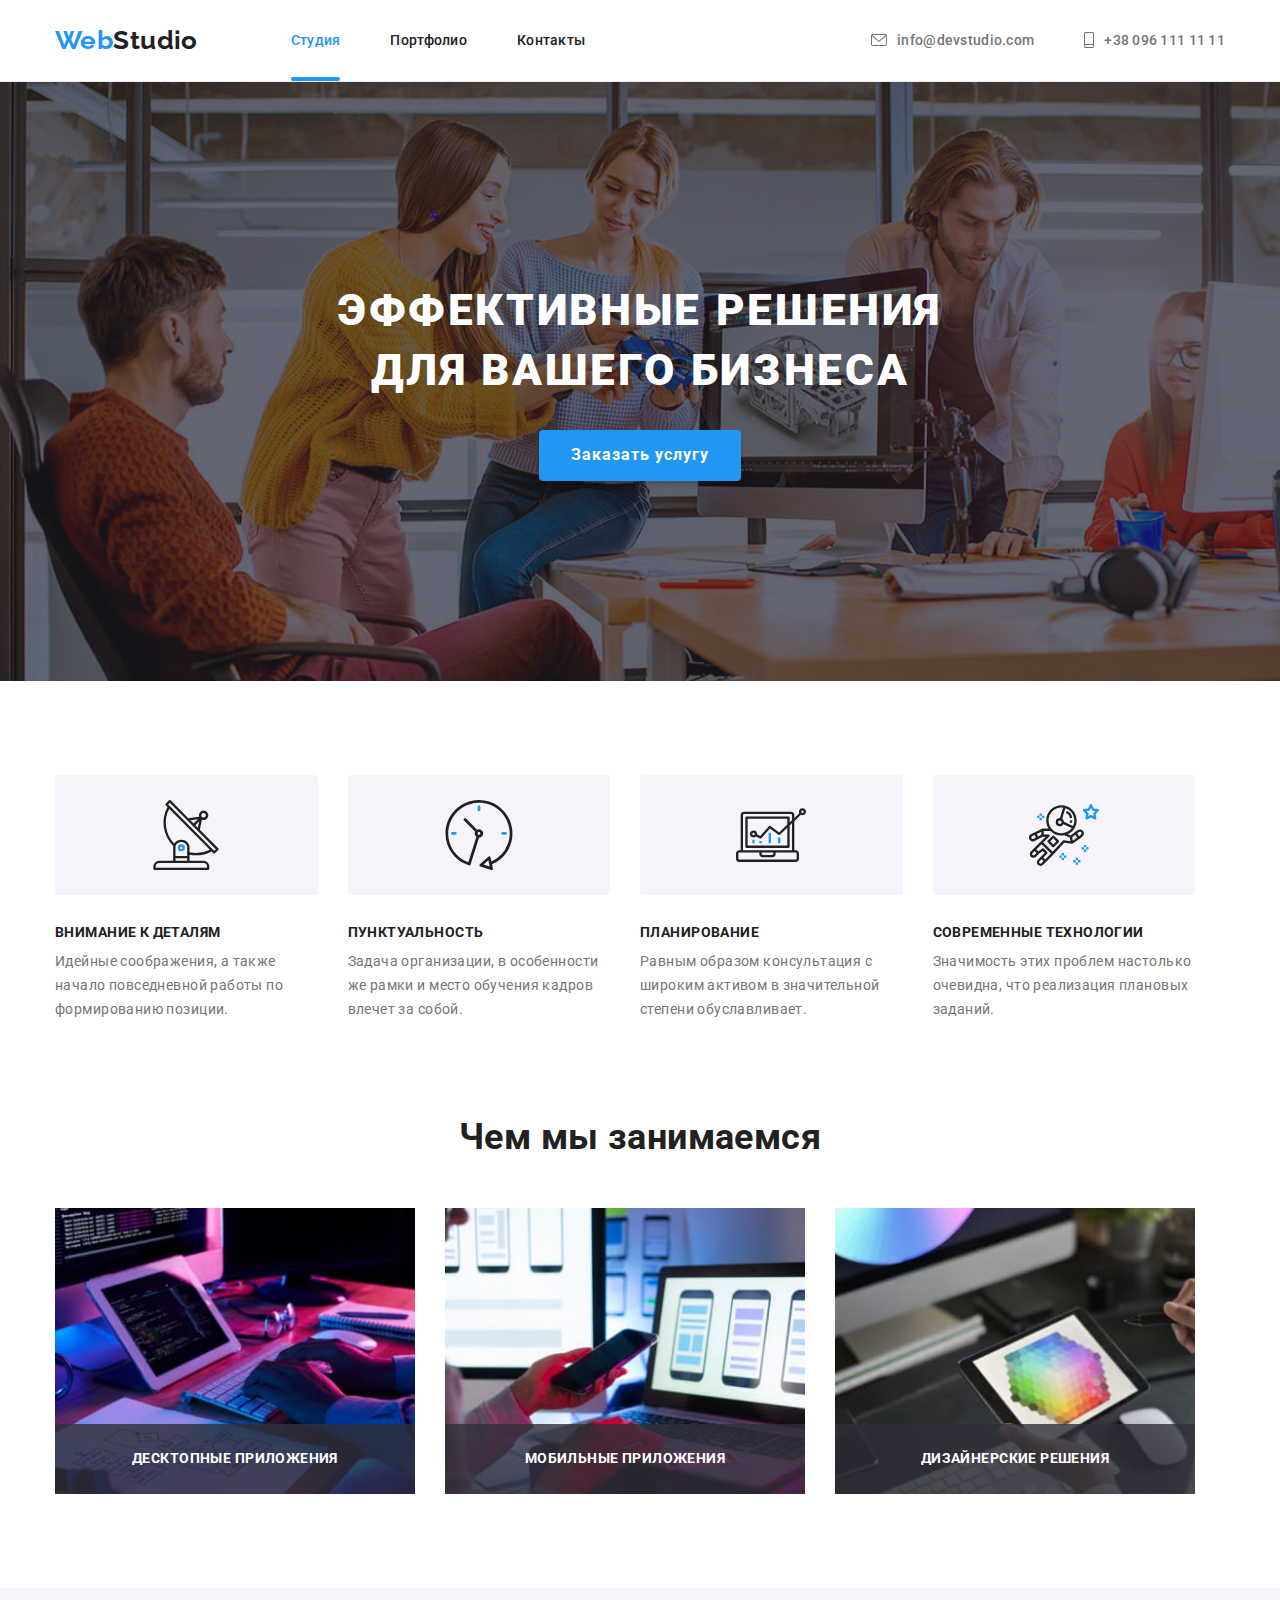
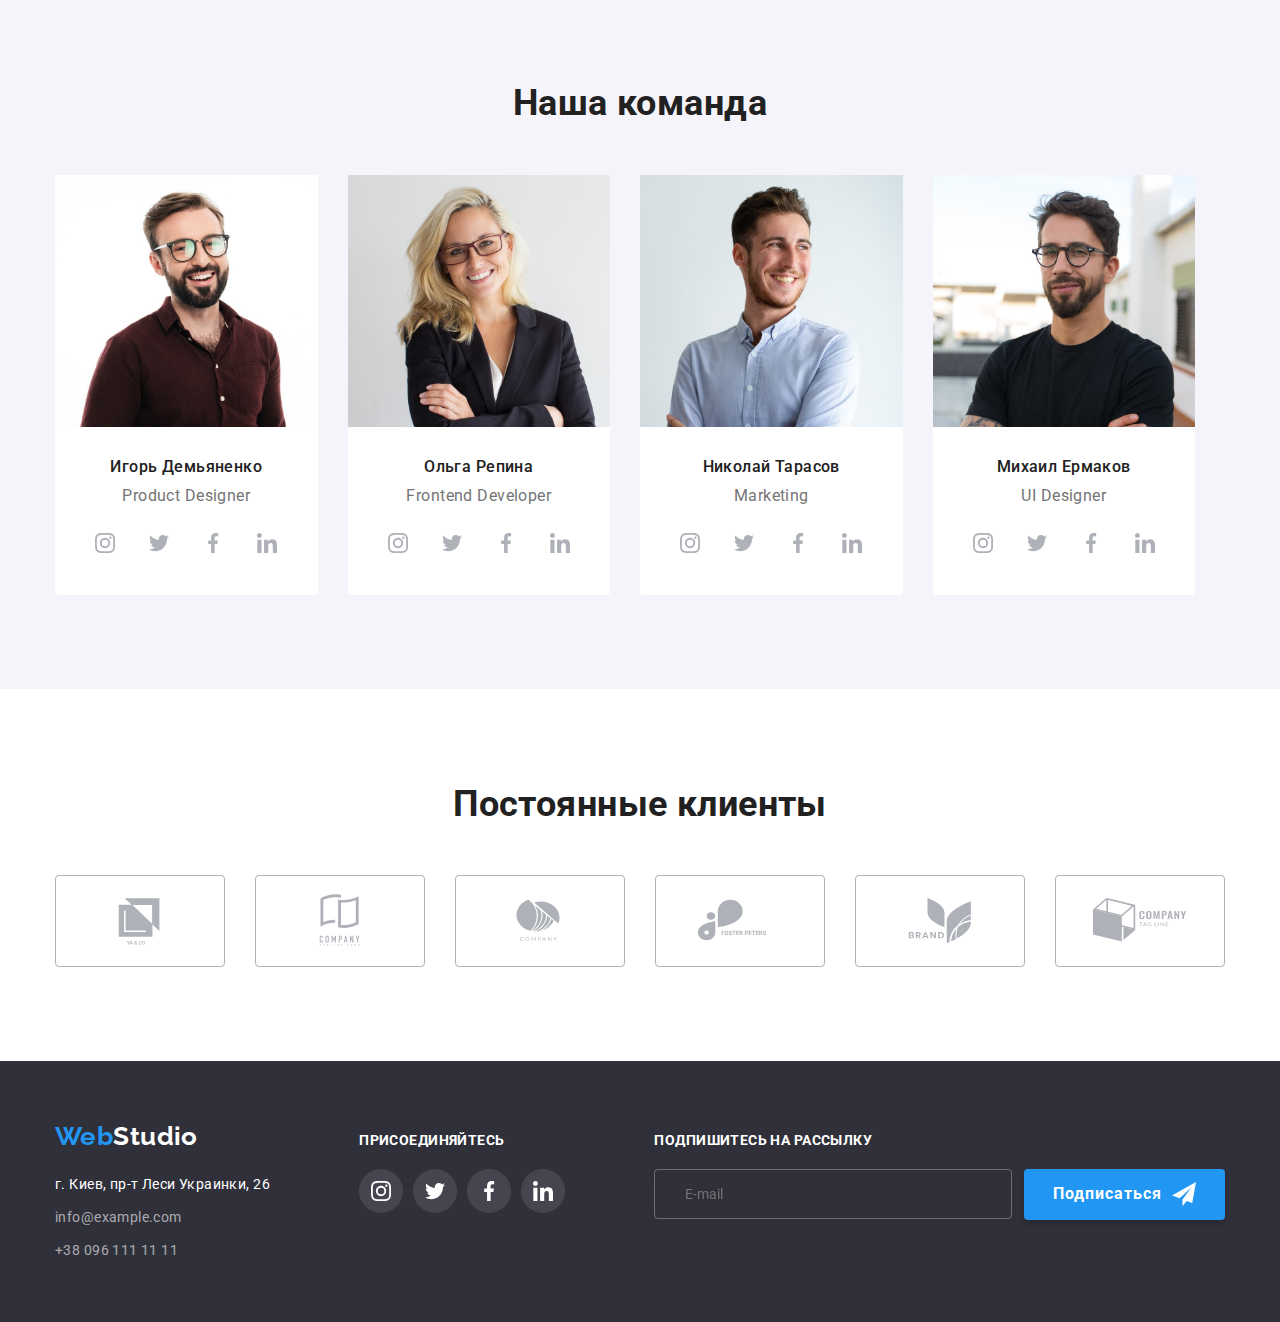
==== commit b032bff7: "add changes" ====
--- a/index.html
+++ b/index.html
@@ -24,7 +24,7 @@
 		<!-- Кастомні стилі -->
 
 		<link rel="stylesheet" href="./css/main.min.css" />
-		<link rel="stylesheet" href="./css/styles.css" />
+
 	</head>
 
 	<body>
@@ -80,7 +80,7 @@
 		<main>
 			<!-- Секція Герой -->
 
-			<section class="section hero">
+			<section class="hero">
 				<div class="container">
 					<h1 class="hero__title">Эффективные решения для вашего бизнеса</h1>
 					<button class="button" type="button" data-modal-open>Заказать услугу</button>
--- a/css/main.min.css
+++ b/css/main.min.css
@@ -1 +1 @@
-:root{--primary-text-color: #757575;--title-text-color: #212121;--secondary-title-color: #ffffff;--footer-text-color: rgba(255, 255, 255, 0.6);--background-color: #ffffff;--secondary-background-color: #f5f4fa;--third-background-color: #2f303a;--accent-color: #2196f3;--items: 4;--indent: 30px;--anim: 250ms cubic-bezier(0.4, 0, 0.2, 1)}.visually-hidden{position:absolute;width:1px;height:1px;margin:-1px;border:0;padding:0;white-space:nowrap;-webkit-clip-path:inset(100%);clip-path:inset(100%);clip:rect(0 0 0 0);overflow:hidden}.portfolio,.team,.clients,.benefits{padding-top:94px;padding-bottom:94px}.card-set{display:-webkit-box;display:-ms-flexbox;display:flex;-ms-flex-wrap:wrap;flex-wrap:wrap;margin:calc(-1*var(--indent)/2)}.card-set__item{margin:calc(var(--indent)/2);-ms-flex-preferred-size:calc((100% - (var(--indent))*var(--items))/var(--items));flex-basis:calc((100% - (var(--indent))*var(--items))/var(--items))}h1,h2,h3,p{margin-top:0;margin-bottom:0}.link{text-decoration:none}.list,.footer-list{padding:0;list-style:none}img{display:block;max-width:100%;height:auto}.job__title,.team__title,.clients__title{margin-bottom:50px}body{background-color:var(--background-color);color:var(--primary-text-color);font-size:14px;font-family:"Roboto",sans-serif;letter-spacing:.03em}.button{display:inline-block;border:none;border-radius:4px;padding:10px 32px;min-width:200px;font-family:inherit;color:var(--secondary-title-color);background-color:var(--accent-color);-webkit-box-shadow:0px 4px 4px rgba(0,0,0,.15);box-shadow:0px 4px 4px rgba(0,0,0,.15);cursor:pointer;font-weight:700;font-size:16px;line-height:1.88;-webkit-box-align:center;-ms-flex-align:center;align-items:center;text-align:center;letter-spacing:.06em}.contacts-list{display:-webkit-box;display:-ms-flexbox;display:flex;margin-left:auto}.contacts-list__item:not(:last-child){margin-right:50px}.contacts-list__link{display:-webkit-box;display:-ms-flexbox;display:flex;-webkit-box-align:center;-ms-flex-align:center;align-items:center;padding-top:32px;padding-bottom:32px;font-weight:500;line-height:1.2;letter-spacing:.02em;color:var(--primary-text-color);-webkit-transition:color var(--anim);transition:color var(--anim)}.contacts-list__link:hover,.contacts-list__link:focus{color:var(--accent-color)}.contacts-list__icon-mail{margin-right:10px;width:16px;height:12px;fill:currentColor}.contacts-list__icon-phone{margin-right:10px;width:10px;height:16px;fill:currentColor}.container{margin-left:auto;margin-right:auto;padding-left:15px;padding-right:15px;width:1200px}.logo{color:var(--title-text-color);font-family:"Raleway",sans-serif;font-weight:700;font-size:26px;line-height:1.2}.logo__accent{color:var(--accent-color)}.networks-list{display:-webkit-box;display:-ms-flexbox;display:flex;-webkit-box-pack:center;-ms-flex-pack:center;justify-content:center;gap:10px}.networks-list__link{display:-webkit-box;display:-ms-flexbox;display:flex;-webkit-box-align:center;-ms-flex-align:center;align-items:center;-webkit-box-pack:center;-ms-flex-pack:center;justify-content:center;border-radius:50%;width:44px;height:44px;color:#afb1b8;-webkit-transition:color var(--anim),background-color var(--anim);transition:color var(--anim),background-color var(--anim)}.networks-list__link:hover,.networks-list__link:focus{background-color:var(--accent-color);color:#fff}.networks-list__icon{fill:currentColor}.projects-overlay{position:absolute;width:100%;height:294px;top:0;left:0;-webkit-transform:translateY(100%);transform:translateY(100%);background-color:rgba(33,150,243,.9);-webkit-transition:-webkit-transform var(--anim);transition:-webkit-transform var(--anim);transition:transform var(--anim);transition:transform var(--anim), -webkit-transform var(--anim)}.projects-link:hover .projects-overlay{-webkit-transform:translateY(0);transform:translateY(0)}.overlay-text{display:block;padding-top:63px;padding-right:24px;padding-bottom:63px;padding-left:24px;font-size:18px;line-height:1.56;letter-spacing:.03em;color:#fff}.section-title{color:var(--title-text-color);font-size:36px;line-height:1.17;text-align:center}.section{padding-top:94px;padding-bottom:94px}.backdrop{position:fixed;top:0;left:0;width:100%;height:100%;opacity:1;visibility:visible;pointer-events:initial;background-color:rgba(0,0,0,.2);-webkit-transition:opacity var(--anim),visibility var(--anim);transition:opacity var(--anim),visibility var(--anim)}.backdrop.is-hidden{opacity:0;pointer-events:none;visibility:hidden}.modal{position:absolute;top:50%;left:50%;-webkit-transform:translate(-50%, -50%);transform:translate(-50%, -50%);width:528px;height:581px;background-color:var(--background-color);-webkit-box-shadow:0px 1px 3px rgba(0,0,0,.12),0px 1px 1px rgba(0,0,0,.14),0px 2px 1px rgba(0,0,0,.2);box-shadow:0px 1px 3px rgba(0,0,0,.12),0px 1px 1px rgba(0,0,0,.14),0px 2px 1px rgba(0,0,0,.2);border-radius:4px}.modal-close-btn{position:absolute;display:-webkit-box;display:-ms-flexbox;display:flex;-webkit-box-align:center;-ms-flex-align:center;align-items:center;-webkit-box-pack:center;-ms-flex-pack:center;justify-content:center;width:30px;height:30px;border-radius:50%;border:0;padding:0;right:8px;top:8px;background-color:rgba(0,0,0,0);border:1px solid rgba(0,0,0,.1);cursor:pointer;-webkit-transition:fill var(--anim);transition:fill var(--anim)}.modal-close-btn:hover,.modal-close-btn:focus+.btn-close-icon{fill:var(--accent-color)}.form-register{display:-webkit-box;display:-ms-flexbox;display:flex;-webkit-box-orient:vertical;-webkit-box-direction:normal;-ms-flex-direction:column;flex-direction:column;padding:40px}.form-box{margin-bottom:20px}.form-title{margin-bottom:15px;margin-top:0;font-size:20px;line-height:1.15;text-align:center;color:var(--title-text-color)}.form-label{position:relative;display:block;margin-bottom:10px}.form-text{display:block;margin-bottom:4px;font-size:12px;line-height:1.16;letter-spacing:.01em;color:var(--primary-text-color)}.form-input{display:block;width:100%;height:40px;border:1px solid rgba(33,33,33,.2);border-radius:4px;padding-left:35px;cursor:pointer;-webkit-transition:border var(--anim);transition:border var(--anim)}.icon-input{position:absolute;top:50%;left:12px;-webkit-transition:fill var(--anim);transition:fill var(--anim)}.form-input:focus+.icon-input{fill:var(--accent-color)}.form-input:focus,.form-label textarea:focus{outline:none;border:1px solid var(--accent-color)}.textarea{display:block;width:100%;height:120px;border:1px solid rgba(33,33,33,.2);border-radius:4px;padding:12px 16px;resize:none;cursor:pointer;-webkit-transition:border var(--anim);transition:border var(--anim)}.form-label textarea::-webkit-input-placeholder{font-size:12px;line-height:1.16;letter-spacing:.01em;color:rgba(117,117,117,.5)}.form-label textarea::-moz-placeholder{font-size:12px;line-height:1.16;letter-spacing:.01em;color:rgba(117,117,117,.5)}.form-label textarea:-ms-input-placeholder{font-size:12px;line-height:1.16;letter-spacing:.01em;color:rgba(117,117,117,.5)}.form-label textarea::-ms-input-placeholder{font-size:12px;line-height:1.16;letter-spacing:.01em;color:rgba(117,117,117,.5)}.form-label textarea::placeholder{font-size:12px;line-height:1.16;letter-spacing:.01em;color:rgba(117,117,117,.5)}.form-checkbox{display:-webkit-box;display:-ms-flexbox;display:flex;-webkit-box-align:center;-ms-flex-align:center;align-items:center;-webkit-box-pack:center;-ms-flex-pack:center;justify-content:center;gap:7px;margin-bottom:30px}.custom-checkbox{display:-webkit-inline-box;display:-ms-inline-flexbox;display:inline-flex;-webkit-box-align:center;-ms-flex-align:center;align-items:center;-webkit-box-pack:center;-ms-flex-pack:center;justify-content:center;width:16px;height:15px;border:2px solid var(--title-text-color);border-radius:2px;cursor:pointer;-webkit-transition:background-color var(--anim),border-color var(--anim);transition:background-color var(--anim),border-color var(--anim)}.checkbox-icon{fill:#fff}.form-checkbox-input:checked+.custom-checkbox{background-color:var(--accent-color);border-color:var(--accent-color)}.checkbox-agreement{font-weight:400;font-size:14px;line-height:1.71;color:var(--primary-text-color);-webkit-user-select:none;-moz-user-select:none;-ms-user-select:none;user-select:none}.agreement-text{color:var(--accent-color)}.button-submit{display:block;border:none;border-radius:4px;padding:10px 55px;margin:0 auto;min-width:200px;font-family:inherit;cursor:pointer;font-weight:700;font-size:16px;line-height:1.88;-webkit-box-align:center;-ms-flex-align:center;align-items:center;text-align:center;letter-spacing:.06em;color:var(--secondary-title-color);background-color:var(--accent-color);-webkit-box-shadow:0px 4px 4px rgba(0,0,0,.15);box-shadow:0px 4px 4px rgba(0,0,0,.15)}.benefits__item::before{display:block;content:"";background-position:center;background-repeat:no-repeat;margin-bottom:30px;height:120px;background-color:#f5f4fa;border-radius:4px}.benefits__item.benefits__icon-antenna::before{background-image:url(../images/icons/antenna.svg)}.benefits__item.benefits__icon-clock::before{background-image:url(../images/icons/clock.svg)}.benefits__item.benefits__icon-diagram::before{background-image:url(../images/icons/diagram.svg)}.benefits__item.benefits__icon-astronaut::before{background-image:url(../images/icons/astronaut.svg)}.benefits__title{margin-bottom:10px;color:var(--title-text-color);font-size:14px;line-height:1.14;text-transform:uppercase}.benefits__text{line-height:1.71}.clients__list{--items: 6}.clients__link{display:-webkit-box;display:-ms-flexbox;display:flex;-webkit-box-align:center;-ms-flex-align:center;align-items:center;-webkit-box-pack:center;-ms-flex-pack:center;justify-content:center;width:170px;height:92px;border:1px solid #afb1b8;border-radius:4px;color:#afb1b8;-webkit-transition:color var(--anim),border-color var(--anim);transition:color var(--anim),border-color var(--anim)}.clients__link:hover,.clients__link:focus{border:1px solid var(--accent-color);color:var(--accent-color)}.clients__icon{fill:currentColor}.footer{padding:60px 0;background-color:var(--third-background-color)}.footer-container{display:-webkit-box;display:-ms-flexbox;display:flex;-webkit-box-align:baseline;-ms-flex-align:baseline;align-items:baseline;-webkit-box-pack:justify;-ms-flex-pack:justify;justify-content:space-between}.social-container{display:inline-block}.footer .logo{display:block;margin-bottom:20px;color:var(--secondary-title-color)}.footer-list-item:not(:last-child){margin-bottom:9px}.address.map{font-style:normal;line-height:1.71;color:var(--secondary-title-color)}.address-contact{font-style:normal;line-height:1.71;color:var(--footer-text-color);-webkit-transition:color var(--anim);transition:color var(--anim)}.address-contact:hover,.address-contact:focus{color:var(--accent-color)}.footer-title{margin-bottom:20px;font-weight:700;line-height:1.14;text-transform:uppercase;color:var(--secondary-title-color)}.footer-social-link{display:-webkit-box;display:-ms-flexbox;display:flex;-webkit-box-align:center;-ms-flex-align:center;align-items:center;-webkit-box-pack:center;-ms-flex-pack:center;justify-content:center;width:44px;height:44px;border-radius:50%;background-color:rgba(255,255,255,.1);color:var(--secondary-title-color);-webkit-transition:background-color var(--anim);transition:background-color var(--anim)}.footer-social-link:hover,.footer-social-link:focus{background-color:var(--accent-color)}.footer-social-icon{fill:currentColor}.footer-form-title{display:block;margin-bottom:20px;font-weight:700;line-height:1.14;text-transform:uppercase;color:var(--secondary-title-color)}.footer-form-box{display:-webkit-box;display:-ms-flexbox;display:flex;-webkit-box-align:center;-ms-flex-align:center;align-items:center;-webkit-box-pack:center;-ms-flex-pack:center;justify-content:center}.footer-input{padding-left:30px;background-color:inherit;width:358px;height:50px;color:var(--secondary-title-color);border:1px solid rgba(255,255,255,.3);-webkit-filter:drop-shadow(0px 4px 4px rgba(0, 0, 0, 0.15));filter:drop-shadow(0px 4px 4px rgba(0, 0, 0, 0.15));border-radius:4px}.footer-button-submit{display:-webkit-inline-box;display:-ms-inline-flexbox;display:inline-flex;-webkit-box-align:center;-ms-flex-align:center;align-items:center;text-align:center;margin-left:12px;padding:10px 29px;border-radius:4px;min-width:200px;border:none;cursor:pointer;font-family:inherit;font-weight:700;font-size:16px;line-height:1.88;letter-spacing:.06em;color:var(--secondary-title-color);background-color:var(--accent-color);-webkit-box-shadow:0px 4px 4px rgba(0,0,0,.15);box-shadow:0px 4px 4px rgba(0,0,0,.15)}.icon-send{margin-left:10px;fill:currentColor}.header__container{display:-webkit-box;display:-ms-flexbox;display:flex;-webkit-box-align:center;-ms-flex-align:center;align-items:center}.header{background-color:var(--background-color);outline:1px solid #ececec}.nav{display:-webkit-box;display:-ms-flexbox;display:flex;-webkit-box-align:center;-ms-flex-align:center;align-items:center}.nav__list{display:-webkit-box;display:-ms-flexbox;display:flex;margin-left:93px}.nav__item:not(:last-child){margin-right:50px}.nav__link{display:block;padding-top:32px;padding-bottom:32px;color:var(--title-text-color);font-weight:500;line-height:1.2;letter-spacing:.02em;-webkit-transition:color var(--anim);transition:color var(--anim)}.nav__link:hover,.nav__link:focus{color:var(--accent-color)}.nav__link--current{position:relative;display:-webkit-box;display:-ms-flexbox;display:flex;-webkit-box-align:center;-ms-flex-align:center;align-items:center;color:var(--accent-color)}.nav__link--current::before{content:"";position:absolute;display:inline-block;left:0;bottom:0;width:100%;height:4px;background-color:var(--accent-color);border-radius:2px}.section.hero{max-width:1600px;margin-left:auto;margin-right:auto;background-size:cover;background-repeat:no-repeat;background-image:-webkit-gradient(linear, left top, right top, from(rgba(47, 48, 58, 0.4)), to(rgba(47, 48, 58, 0.4))),url("../images/hero/Img.jpg");background-image:linear-gradient(to right, rgba(47, 48, 58, 0.4), rgba(47, 48, 58, 0.4)),url("../images/hero/Img.jpg");padding:200px 0;background-color:var(--third-background-color);text-align:center}.hero__title{margin-bottom:30px;margin-left:auto;margin-right:auto;width:696px;color:var(--secondary-title-color);font-weight:900;font-size:44px;line-height:1.36;text-align:center;letter-spacing:.06em;text-transform:uppercase}.job{padding-top:0;padding-bottom:94px}.job__list{--items: 3}.job__card{position:relative;z-index:-1}.job__lable{position:absolute;display:-webkit-box;display:-ms-flexbox;display:flex;-webkit-box-align:center;-ms-flex-align:center;align-items:center;-webkit-box-pack:center;-ms-flex-pack:center;justify-content:center;bottom:0px;padding-top:27px;padding-bottom:27px;width:100%;font-weight:700;line-height:1.14;text-transform:uppercase;background-color:rgba(47,48,58,.8);color:var(--secondary-title-color)}.team{background-color:var(--secondary-background-color)}.team__item{text-align:center}.team__card{background-color:var(--secondary-title-color);-webkit-box-shadow:0px 1px 3px rgba(0,0,0,.12),0px 1px 1px rgba(0,0,0,.14),px 2px 1px rgba(0,0,0,.2);box-shadow:0px 1px 3px rgba(0,0,0,.12),0px 1px 1px rgba(0,0,0,.14),px 2px 1px rgba(0,0,0,.2);border-radius:0px 0px 4px 4px}.team__content{padding:30px 0}.team__member{margin-bottom:10px;font-weight:500;font-size:16px;line-height:1.19;color:var(--title-text-color)}.team__position{margin-bottom:16px;font-size:16px;line-height:1.19}.portfolio-list{display:-webkit-box;display:-ms-flexbox;display:flex;margin-bottom:50px;-webkit-box-pack:center;-ms-flex-pack:center;justify-content:center}.button-list-item:not(:last-child){margin-right:8px}.button-list{padding:6px 22px;border:none;border-radius:4px;cursor:pointer;font-family:inherit;font-weight:500;font-size:16px;line-height:1.62;-webkit-transition:color var(--anim),background-color var(--anim),-webkit-box-shadow var(--anim);transition:color var(--anim),background-color var(--anim),-webkit-box-shadow var(--anim);transition:color var(--anim),background-color var(--anim),box-shadow var(--anim);transition:color var(--anim),background-color var(--anim),box-shadow var(--anim),-webkit-box-shadow var(--anim)}.button-list:hover,.button-list:focus{color:var(--secondary-title-color);background-color:var(--accent-color);-webkit-box-shadow:0px 3px 1px rgba(0,0,0,.1),0px 1px 2px rgba(0,0,0,.08),0px 2px 2px rgba(0,0,0,.12);box-shadow:0px 3px 1px rgba(0,0,0,.1),0px 1px 2px rgba(0,0,0,.08),0px 2px 2px rgba(0,0,0,.12)}.button-list.active{background-color:var(--accent-color);color:var(--secondary-title-color)}.projects-title{margin-bottom:4px;font-size:18px;line-height:2;letter-spacing:.06em;color:var(--title-text-color)}.projects-text{font-size:16px;line-height:1.88;color:var(--primary-text-color)}.projects-list{--items: 3}.projects-list-item{border:1px solid #eee}.img-content{padding:20px 24px}.projects-link{display:block;-webkit-transition:-webkit-box-shadow var(--anim);transition:-webkit-box-shadow var(--anim);transition:box-shadow var(--anim);transition:box-shadow var(--anim), -webkit-box-shadow var(--anim)}.projects-link:hover,.projects-link:focus{-webkit-box-shadow:0px 1px 1px rgba(0,0,0,.12),0px 4px 4px rgba(0,0,0,.06),1px 4px 6px rgba(0,0,0,.16);box-shadow:0px 1px 1px rgba(0,0,0,.12),0px 4px 4px rgba(0,0,0,.06),1px 4px 6px rgba(0,0,0,.16)}.img-card{position:relative;overflow:hidden}/*# sourceMappingURL=main.min.css.map */+:root{--primary-text-color: #757575;--title-text-color: #212121;--secondary-title-color: #ffffff;--footer-text-color: rgba(255, 255, 255, 0.6);--background-color: #ffffff;--secondary-background-color: #f5f4fa;--third-background-color: #2f303a;--accent-color: #2196f3;--items: 4;--indent: 30px;--anim: 250ms cubic-bezier(0.4, 0, 0.2, 1)}.visually-hidden{position:absolute;width:1px;height:1px;margin:-1px;border:0;padding:0;white-space:nowrap;-webkit-clip-path:inset(100%);clip-path:inset(100%);clip:rect(0 0 0 0);overflow:hidden}.portfolio,.team,.clients,.benefits{padding-top:94px;padding-bottom:94px}body{background-color:var(--background-color);color:var(--primary-text-color);font-size:14px;font-family:"Roboto",sans-serif;letter-spacing:.03em}h1,h2,h3,p{margin-top:0;margin-bottom:0}.link{text-decoration:none}.list,.footer-list{margin:0;padding:0;list-style:none}img{display:block;max-width:100%;height:auto}.job__title,.team__title,.clients__title{margin-bottom:50px}.button{display:inline-block;border:none;border-radius:4px;padding:10px 32px;min-width:200px;font-family:inherit;color:var(--secondary-title-color);background-color:var(--accent-color);-webkit-box-shadow:0px 4px 4px rgba(0,0,0,.15);box-shadow:0px 4px 4px rgba(0,0,0,.15);cursor:pointer;font-weight:700;font-size:16px;line-height:1.88;-webkit-box-align:center;-ms-flex-align:center;align-items:center;text-align:center;letter-spacing:.06em}.contacts-list{display:-webkit-box;display:-ms-flexbox;display:flex;margin-left:auto}.contacts-list__item:not(:last-child){margin-right:50px}.contacts-list__link{display:-webkit-box;display:-ms-flexbox;display:flex;-webkit-box-align:center;-ms-flex-align:center;align-items:center;padding-top:32px;padding-bottom:32px;font-weight:500;line-height:1.2;letter-spacing:.02em;color:var(--primary-text-color);-webkit-transition:color var(--anim);transition:color var(--anim)}.contacts-list__link:hover,.contacts-list__link:focus{color:var(--accent-color)}.contacts-list__icon-mail{margin-right:10px;width:16px;height:12px;fill:currentColor}.contacts-list__icon-phone{margin-right:10px;width:10px;height:16px;fill:currentColor}.card-set{display:-webkit-box;display:-ms-flexbox;display:flex;-ms-flex-wrap:wrap;flex-wrap:wrap;gap:var(--indent)}.card-set__item{-ms-flex-preferred-size:calc((100% - (var(--indent))*var(--items))/var(--items));flex-basis:calc((100% - (var(--indent))*var(--items))/var(--items))}.container{margin-left:auto;margin-right:auto;padding-left:15px;padding-right:15px;width:1200px}.logo{color:var(--title-text-color);font-family:"Raleway",sans-serif;font-weight:700;font-size:26px;line-height:1.2}.logo__accent{color:var(--accent-color)}.networks-list{display:-webkit-box;display:-ms-flexbox;display:flex;-webkit-box-pack:center;-ms-flex-pack:center;justify-content:center;gap:10px}.networks-list__link{display:-webkit-box;display:-ms-flexbox;display:flex;-webkit-box-align:center;-ms-flex-align:center;align-items:center;-webkit-box-pack:center;-ms-flex-pack:center;justify-content:center;border-radius:50%;width:44px;height:44px;color:#afb1b8;-webkit-transition:color var(--anim),background-color var(--anim);transition:color var(--anim),background-color var(--anim)}.networks-list__link:hover,.networks-list__link:focus{background-color:var(--accent-color);color:#fff}.networks-list__icon{fill:currentColor}.projects-overlay{position:absolute;width:100%;height:294px;top:0;left:0;-webkit-transform:translateY(100%);transform:translateY(100%);background-color:rgba(33,150,243,.9);-webkit-transition:-webkit-transform var(--anim);transition:-webkit-transform var(--anim);transition:transform var(--anim);transition:transform var(--anim), -webkit-transform var(--anim)}.projects-link:hover .projects-overlay{-webkit-transform:translateY(0);transform:translateY(0)}.overlay-text{display:block;padding-top:63px;padding-right:24px;padding-bottom:63px;padding-left:24px;font-size:18px;line-height:1.56;letter-spacing:.03em;color:#fff}.section-title{color:var(--title-text-color);font-size:36px;line-height:1.17;text-align:center}.section{padding-top:94px;padding-bottom:94px}.backdrop{position:fixed;top:0;left:0;width:100%;height:100%;opacity:1;visibility:visible;pointer-events:initial;background-color:rgba(0,0,0,.2);-webkit-transition:opacity var(--anim),visibility var(--anim);transition:opacity var(--anim),visibility var(--anim)}.backdrop.is-hidden{opacity:0;pointer-events:none;visibility:hidden}.modal{position:absolute;top:50%;left:50%;-webkit-transform:translate(-50%, -50%);transform:translate(-50%, -50%);width:528px;height:581px;background-color:var(--background-color);-webkit-box-shadow:0px 1px 3px rgba(0,0,0,.12),0px 1px 1px rgba(0,0,0,.14),0px 2px 1px rgba(0,0,0,.2);box-shadow:0px 1px 3px rgba(0,0,0,.12),0px 1px 1px rgba(0,0,0,.14),0px 2px 1px rgba(0,0,0,.2);border-radius:4px}.modal-close-btn{position:absolute;display:-webkit-box;display:-ms-flexbox;display:flex;-webkit-box-align:center;-ms-flex-align:center;align-items:center;-webkit-box-pack:center;-ms-flex-pack:center;justify-content:center;width:30px;height:30px;border-radius:50%;border:0;padding:0;right:8px;top:8px;background-color:rgba(0,0,0,0);border:1px solid rgba(0,0,0,.1);cursor:pointer;-webkit-transition:fill var(--anim);transition:fill var(--anim)}.modal-close-btn:hover,.modal-close-btn:focus+.btn-close-icon{fill:var(--accent-color)}.form-register{display:-webkit-box;display:-ms-flexbox;display:flex;-webkit-box-orient:vertical;-webkit-box-direction:normal;-ms-flex-direction:column;flex-direction:column;padding:40px}.form-box{margin-bottom:20px}.form-title{margin-bottom:15px;margin-top:0;font-size:20px;line-height:1.15;text-align:center;color:var(--title-text-color)}.form-label{position:relative;display:block;margin-bottom:10px}.form-text{display:block;margin-bottom:4px;font-size:12px;line-height:1.16;letter-spacing:.01em;color:var(--primary-text-color)}.form-input{display:block;width:100%;height:40px;border:1px solid rgba(33,33,33,.2);border-radius:4px;padding-left:35px;cursor:pointer;-webkit-transition:border var(--anim);transition:border var(--anim)}.icon-input{position:absolute;top:50%;left:12px;-webkit-transition:fill var(--anim);transition:fill var(--anim)}.form-input:focus+.icon-input{fill:var(--accent-color)}.form-input:focus,.form-label textarea:focus{outline:none;border:1px solid var(--accent-color)}.textarea{display:block;width:100%;height:120px;border:1px solid rgba(33,33,33,.2);border-radius:4px;padding:12px 16px;resize:none;cursor:pointer;-webkit-transition:border var(--anim);transition:border var(--anim)}.form-label textarea::-webkit-input-placeholder{font-size:12px;line-height:1.16;letter-spacing:.01em;color:rgba(117,117,117,.5)}.form-label textarea::-moz-placeholder{font-size:12px;line-height:1.16;letter-spacing:.01em;color:rgba(117,117,117,.5)}.form-label textarea:-ms-input-placeholder{font-size:12px;line-height:1.16;letter-spacing:.01em;color:rgba(117,117,117,.5)}.form-label textarea::-ms-input-placeholder{font-size:12px;line-height:1.16;letter-spacing:.01em;color:rgba(117,117,117,.5)}.form-label textarea::placeholder{font-size:12px;line-height:1.16;letter-spacing:.01em;color:rgba(117,117,117,.5)}.form-checkbox{display:-webkit-box;display:-ms-flexbox;display:flex;-webkit-box-align:center;-ms-flex-align:center;align-items:center;-webkit-box-pack:center;-ms-flex-pack:center;justify-content:center;gap:7px;margin-bottom:30px}.custom-checkbox{display:-webkit-inline-box;display:-ms-inline-flexbox;display:inline-flex;-webkit-box-align:center;-ms-flex-align:center;align-items:center;-webkit-box-pack:center;-ms-flex-pack:center;justify-content:center;width:16px;height:15px;border:2px solid var(--title-text-color);border-radius:2px;cursor:pointer;-webkit-transition:background-color var(--anim),border-color var(--anim);transition:background-color var(--anim),border-color var(--anim)}.checkbox-icon{fill:#fff}.form-checkbox-input:checked+.custom-checkbox{background-color:var(--accent-color);border-color:var(--accent-color)}.checkbox-agreement{font-weight:400;font-size:14px;line-height:1.71;color:var(--primary-text-color);-webkit-user-select:none;-moz-user-select:none;-ms-user-select:none;user-select:none}.agreement-text{color:var(--accent-color)}.button-submit{display:block;border:none;border-radius:4px;padding:10px 55px;margin:0 auto;min-width:200px;font-family:inherit;cursor:pointer;font-weight:700;font-size:16px;line-height:1.88;-webkit-box-align:center;-ms-flex-align:center;align-items:center;text-align:center;letter-spacing:.06em;color:var(--secondary-title-color);background-color:var(--accent-color);-webkit-box-shadow:0px 4px 4px rgba(0,0,0,.15);box-shadow:0px 4px 4px rgba(0,0,0,.15)}.benefits__item::before{display:block;content:"";background-position:center;background-repeat:no-repeat;margin-bottom:30px;height:120px;background-color:#f5f4fa;border-radius:4px}.benefits__item.benefits__icon-antenna::before{background-image:url(../images/icons/antenna.svg)}.benefits__item.benefits__icon-clock::before{background-image:url(../images/icons/clock.svg)}.benefits__item.benefits__icon-diagram::before{background-image:url(../images/icons/diagram.svg)}.benefits__item.benefits__icon-astronaut::before{background-image:url(../images/icons/astronaut.svg)}.benefits__title{margin-bottom:10px;color:var(--title-text-color);font-size:14px;line-height:1.14;text-transform:uppercase}.benefits__text{line-height:1.71}.clients__list{--items: 6}.clients__link{display:-webkit-box;display:-ms-flexbox;display:flex;-webkit-box-align:center;-ms-flex-align:center;align-items:center;-webkit-box-pack:center;-ms-flex-pack:center;justify-content:center;width:170px;height:92px;border:1px solid #afb1b8;border-radius:4px;color:#afb1b8;-webkit-transition:color var(--anim),border-color var(--anim);transition:color var(--anim),border-color var(--anim)}.clients__link:hover,.clients__link:focus{border:1px solid var(--accent-color);color:var(--accent-color)}.clients__icon{fill:currentColor}.footer{padding:60px 0;background-color:var(--third-background-color)}.footer-container{display:-webkit-box;display:-ms-flexbox;display:flex;-webkit-box-align:baseline;-ms-flex-align:baseline;align-items:baseline;-webkit-box-pack:justify;-ms-flex-pack:justify;justify-content:space-between}.social-container{display:inline-block}.footer .logo{display:block;margin-bottom:20px;color:var(--secondary-title-color)}.footer-list-item:not(:last-child){margin-bottom:9px}.address.map{font-style:normal;line-height:1.71;color:var(--secondary-title-color)}.address-contact{font-style:normal;line-height:1.71;color:var(--footer-text-color);-webkit-transition:color var(--anim);transition:color var(--anim)}.address-contact:hover,.address-contact:focus{color:var(--accent-color)}.footer-title{margin-bottom:20px;font-weight:700;line-height:1.14;text-transform:uppercase;color:var(--secondary-title-color)}.footer-social-link{display:-webkit-box;display:-ms-flexbox;display:flex;-webkit-box-align:center;-ms-flex-align:center;align-items:center;-webkit-box-pack:center;-ms-flex-pack:center;justify-content:center;width:44px;height:44px;border-radius:50%;background-color:rgba(255,255,255,.1);color:var(--secondary-title-color);-webkit-transition:background-color var(--anim);transition:background-color var(--anim)}.footer-social-link:hover,.footer-social-link:focus{background-color:var(--accent-color)}.footer-social-icon{fill:currentColor}.footer-form-title{display:block;margin-bottom:20px;font-weight:700;line-height:1.14;text-transform:uppercase;color:var(--secondary-title-color)}.footer-form-box{display:-webkit-box;display:-ms-flexbox;display:flex;-webkit-box-align:center;-ms-flex-align:center;align-items:center;-webkit-box-pack:center;-ms-flex-pack:center;justify-content:center}.footer-input{padding-left:30px;background-color:inherit;width:358px;height:50px;color:var(--secondary-title-color);border:1px solid rgba(255,255,255,.3);-webkit-filter:drop-shadow(0px 4px 4px rgba(0, 0, 0, 0.15));filter:drop-shadow(0px 4px 4px rgba(0, 0, 0, 0.15));border-radius:4px}.footer-button-submit{display:-webkit-inline-box;display:-ms-inline-flexbox;display:inline-flex;-webkit-box-align:center;-ms-flex-align:center;align-items:center;text-align:center;margin-left:12px;padding:10px 29px;border-radius:4px;min-width:200px;border:none;cursor:pointer;font-family:inherit;font-weight:700;font-size:16px;line-height:1.88;letter-spacing:.06em;color:var(--secondary-title-color);background-color:var(--accent-color);-webkit-box-shadow:0px 4px 4px rgba(0,0,0,.15);box-shadow:0px 4px 4px rgba(0,0,0,.15)}.icon-send{margin-left:10px;fill:currentColor}.header__container{display:-webkit-box;display:-ms-flexbox;display:flex;-webkit-box-align:center;-ms-flex-align:center;align-items:center}.header{background-color:var(--background-color);outline:1px solid #ececec}.nav{display:-webkit-box;display:-ms-flexbox;display:flex;-webkit-box-align:center;-ms-flex-align:center;align-items:center}.nav__list{display:-webkit-box;display:-ms-flexbox;display:flex;margin-left:93px}.nav__item:not(:last-child){margin-right:50px}.nav__link{display:block;padding-top:32px;padding-bottom:32px;color:var(--title-text-color);font-weight:500;line-height:1.2;letter-spacing:.02em;-webkit-transition:color var(--anim);transition:color var(--anim)}.nav__link:hover,.nav__link:focus{color:var(--accent-color)}.nav__link--current{position:relative;display:-webkit-box;display:-ms-flexbox;display:flex;-webkit-box-align:center;-ms-flex-align:center;align-items:center;color:var(--accent-color)}.nav__link--current::before{content:"";position:absolute;display:inline-block;left:0;bottom:0;width:100%;height:4px;background-color:var(--accent-color);border-radius:2px}.hero{max-width:1600px;margin-left:auto;margin-right:auto;background-size:cover;background-repeat:no-repeat;background-image:-webkit-gradient(linear, left top, right top, from(rgba(47, 48, 58, 0.4)), to(rgba(47, 48, 58, 0.4))),url("../images/hero/Img.jpg");background-image:linear-gradient(to right, rgba(47, 48, 58, 0.4), rgba(47, 48, 58, 0.4)),url("../images/hero/Img.jpg");padding:200px 0;background-color:var(--third-background-color);text-align:center}.hero__title{margin-bottom:30px;margin-left:auto;margin-right:auto;width:696px;color:var(--secondary-title-color);font-weight:900;font-size:44px;line-height:1.36;text-align:center;letter-spacing:.06em;text-transform:uppercase}.job{padding-top:0;padding-bottom:94px}.job__list{--items: 3}.job__card{position:relative;z-index:-1}.job__lable{position:absolute;display:-webkit-box;display:-ms-flexbox;display:flex;-webkit-box-align:center;-ms-flex-align:center;align-items:center;-webkit-box-pack:center;-ms-flex-pack:center;justify-content:center;bottom:0px;padding-top:27px;padding-bottom:27px;width:100%;font-weight:700;line-height:1.14;text-transform:uppercase;background-color:rgba(47,48,58,.8);color:var(--secondary-title-color)}.team{background-color:var(--secondary-background-color)}.team__item{text-align:center}.team__card{background-color:var(--secondary-title-color);-webkit-box-shadow:0px 1px 3px rgba(0,0,0,.12),0px 1px 1px rgba(0,0,0,.14),px 2px 1px rgba(0,0,0,.2);box-shadow:0px 1px 3px rgba(0,0,0,.12),0px 1px 1px rgba(0,0,0,.14),px 2px 1px rgba(0,0,0,.2);border-radius:0px 0px 4px 4px}.team__content{padding:30px 0}.team__member{margin-bottom:10px;font-weight:500;font-size:16px;line-height:1.19;color:var(--title-text-color)}.team__position{margin-bottom:16px;font-size:16px;line-height:1.19}.portfolio-list{display:-webkit-box;display:-ms-flexbox;display:flex;margin-bottom:50px;-webkit-box-pack:center;-ms-flex-pack:center;justify-content:center}.button-list-item:not(:last-child){margin-right:8px}.button-list{padding:6px 22px;border:none;border-radius:4px;cursor:pointer;font-family:inherit;font-weight:500;font-size:16px;line-height:1.62;-webkit-transition:color var(--anim),background-color var(--anim),-webkit-box-shadow var(--anim);transition:color var(--anim),background-color var(--anim),-webkit-box-shadow var(--anim);transition:color var(--anim),background-color var(--anim),box-shadow var(--anim);transition:color var(--anim),background-color var(--anim),box-shadow var(--anim),-webkit-box-shadow var(--anim)}.button-list:hover,.button-list:focus{color:var(--secondary-title-color);background-color:var(--accent-color);-webkit-box-shadow:0px 3px 1px rgba(0,0,0,.1),0px 1px 2px rgba(0,0,0,.08),0px 2px 2px rgba(0,0,0,.12);box-shadow:0px 3px 1px rgba(0,0,0,.1),0px 1px 2px rgba(0,0,0,.08),0px 2px 2px rgba(0,0,0,.12)}.button-list.active{background-color:var(--accent-color);color:var(--secondary-title-color)}.projects-title{margin-bottom:4px;font-size:18px;line-height:2;letter-spacing:.06em;color:var(--title-text-color)}.projects-text{font-size:16px;line-height:1.88;color:var(--primary-text-color)}.projects-list{--items: 3}.projects-list-item{border:1px solid #eee}.img-content{padding:20px 24px}.projects-link{display:block;-webkit-transition:-webkit-box-shadow var(--anim);transition:-webkit-box-shadow var(--anim);transition:box-shadow var(--anim);transition:box-shadow var(--anim), -webkit-box-shadow var(--anim)}.projects-link:hover,.projects-link:focus{-webkit-box-shadow:0px 1px 1px rgba(0,0,0,.12),0px 4px 4px rgba(0,0,0,.06),1px 4px 6px rgba(0,0,0,.16);box-shadow:0px 1px 1px rgba(0,0,0,.12),0px 4px 4px rgba(0,0,0,.06),1px 4px 6px rgba(0,0,0,.16)}.img-card{position:relative;overflow:hidden}/*# sourceMappingURL=main.min.css.map */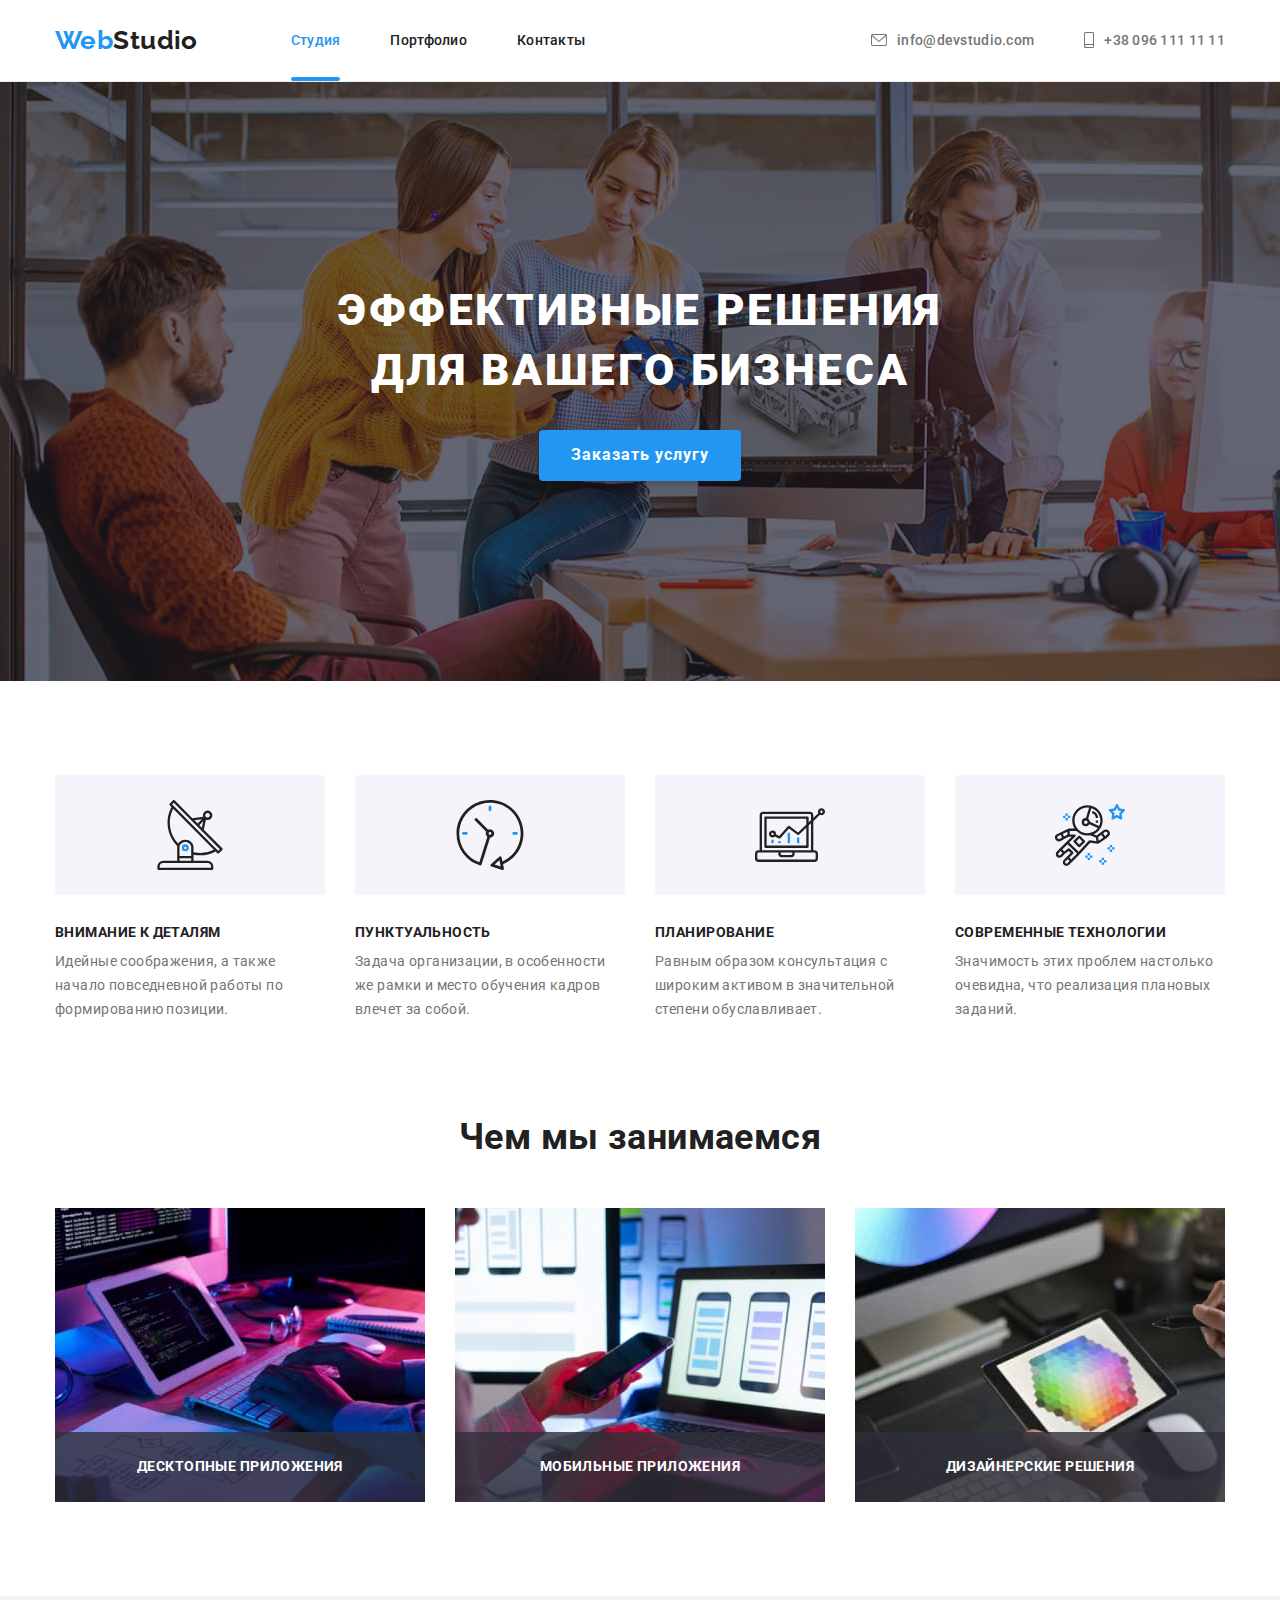
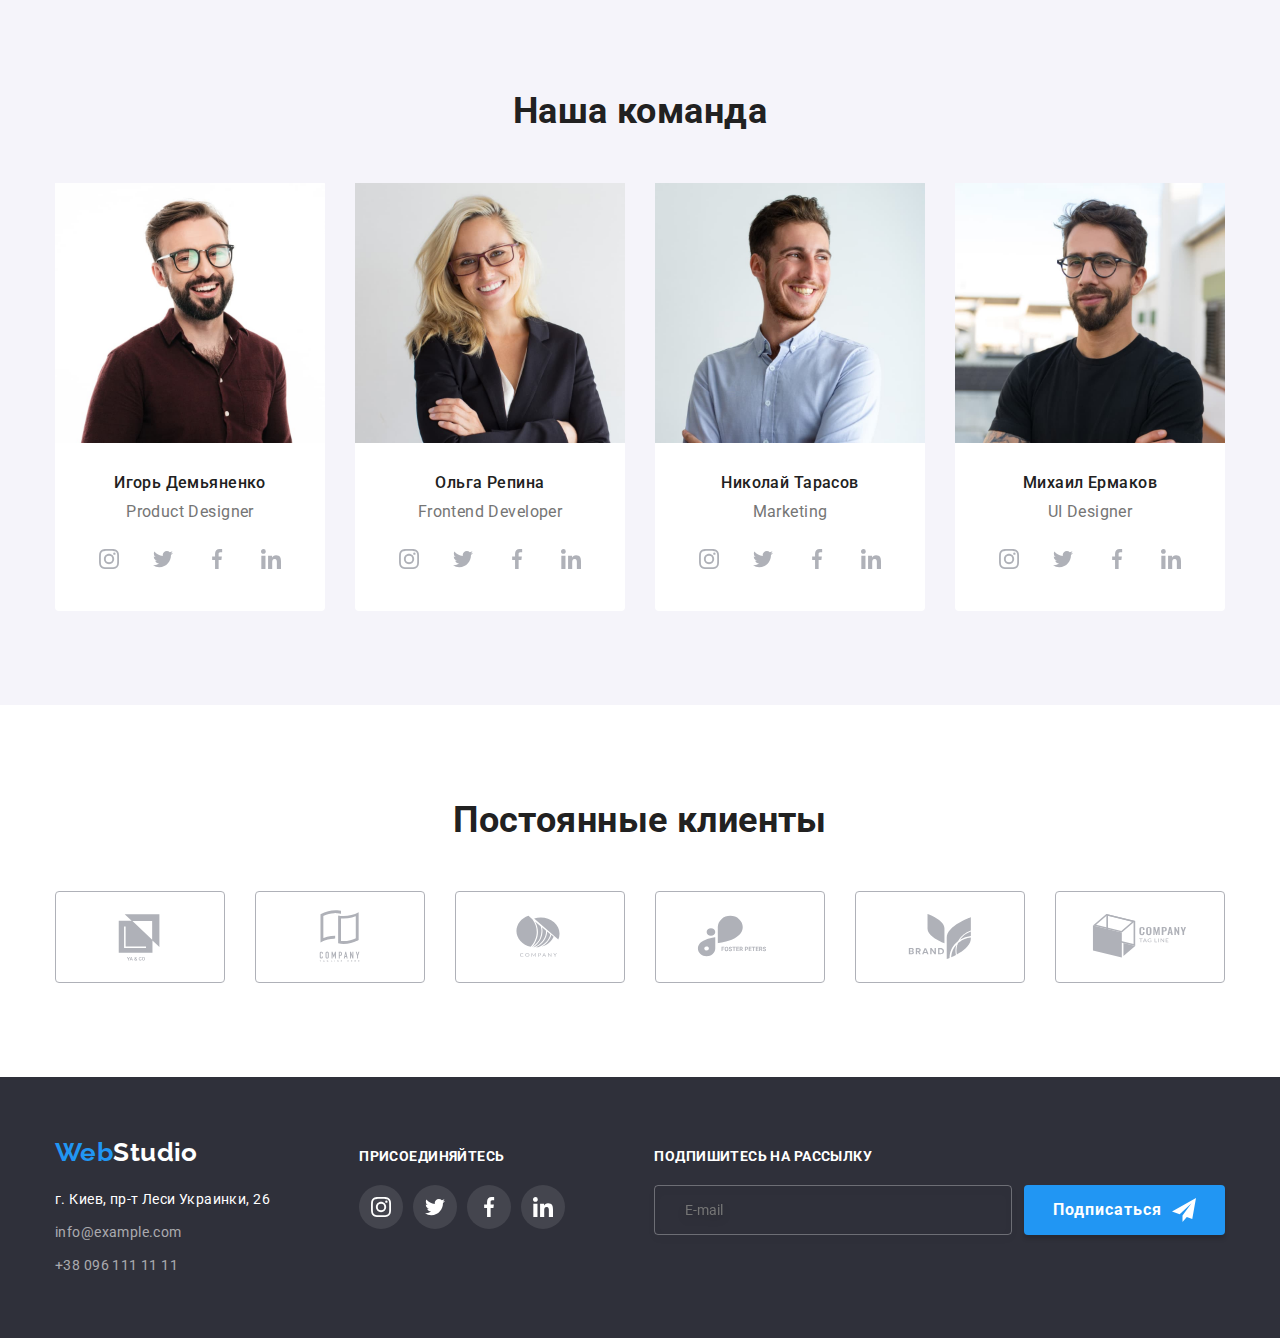
==== commit 4ab53c95: "add changes" ====
--- a/index.html
+++ b/index.html
@@ -24,7 +24,6 @@
 		<!-- Кастомні стилі -->
 
 		<link rel="stylesheet" href="./css/main.min.css" />
-
 	</head>
 
 	<body>
@@ -416,59 +415,59 @@
 					</ul>
 				</div>
 			</section>
+
+			<!-- Секція Постійні клієнти -->
+
+			<section class="clients">
+				<div class="container">
+					<h2 class="clients__title section-title">Постоянные клиенты</h2>
+					<ul class="clients__list card-set list">
+						<li class="clients__item card-set__item">
+							<a class="clients__link link" href="">
+								<svg class="clients__icon" width="106px" height="60px">
+									<use href="./images/icons.svg#icon-Logo"></use>
+								</svg>
+							</a>
+						</li>
+						<li class="clients__item card-set__item">
+							<a class="clients__link link" href="">
+								<svg class="clients__icon" width="106px" height="60px">
+									<use href="./images/icons.svg#icon-Logo-1"></use>
+								</svg>
+							</a>
+						</li>
+						<li class="clients__item card-set__item">
+							<a class="clients__link link" href="">
+								<svg class="clients__icon" width="106px" height="60px">
+									<use href="./images/icons.svg#icon-Logo-2"></use>
+								</svg>
+							</a>
+						</li>
+						<li class="clients__item card-set__item">
+							<a class="clients__link link" href="">
+								<svg class="clients__icon" width="106px" height="60px">
+									<use href="./images/icons.svg#icon-Logo-3"></use>
+								</svg>
+							</a>
+						</li>
+						<li class="clients__item card-set__item">
+							<a class="clients__link link" href="">
+								<svg class="clients__icon" width="106px" height="60px">
+									<use href="./images/icons.svg#icon-Logo-4"></use>
+								</svg>
+							</a>
+						</li>
+						<li class="clients__item card-set__item">
+							<a class="clients__link link" href="">
+								<svg class="clients__icon" width="106px" height="60px">
+									<use href="./images/icons.svg#icon-Logo-5"></use>
+								</svg>
+							</a>
+						</li>
+					</ul>
+				</div>
+			</section>
 		</main>
-
-		<!-- Секція Постійні клієнти -->
-
-		<section class="clients">
-			<div class="container">
-				<h2 class="clients__title section-title">Постоянные клиенты</h2>
-				<ul class="clients__list card-set list">
-					<li class="clients__item card-set__item">
-						<a class="clients__link link" href="">
-							<svg class="clients__icon" width="106px" height="60px">
-								<use href="./images/icons.svg#icon-Logo"></use>
-							</svg>
-						</a>
-					</li>
-					<li class="clients__item card-set__item">
-						<a class="clients__link link" href="">
-							<svg class="clients__icon" width="106px" height="60px">
-								<use href="./images/icons.svg#icon-Logo-1"></use>
-							</svg>
-						</a>
-					</li>
-					<li class="clients__item card-set__item">
-						<a class="clients__link link" href="">
-							<svg class="clients__icon" width="106px" height="60px">
-								<use href="./images/icons.svg#icon-Logo-2"></use>
-							</svg>
-						</a>
-					</li>
-					<li class="clients__item card-set__item">
-						<a class="clients__link link" href="">
-							<svg class="clients__icon" width="106px" height="60px">
-								<use href="./images/icons.svg#icon-Logo-3"></use>
-							</svg>
-						</a>
-					</li>
-					<li class="clients__item card-set__item">
-						<a class="clients__link link" href="">
-							<svg class="clients__icon" width="106px" height="60px">
-								<use href="./images/icons.svg#icon-Logo-4"></use>
-							</svg>
-						</a>
-					</li>
-					<li class="clients__item card-set__item">
-						<a class="clients__link link" href="">
-							<svg class="clients__icon" width="106px" height="60px">
-								<use href="./images/icons.svg#icon-Logo-5"></use>
-							</svg>
-						</a>
-					</li>
-				</ul>
-			</div>
-		</section>
 
 		<!-- Підвал -->
 
--- a/css/main.min.css
+++ b/css/main.min.css
@@ -1 +1 @@
-:root{--primary-text-color: #757575;--title-text-color: #212121;--secondary-title-color: #ffffff;--footer-text-color: rgba(255, 255, 255, 0.6);--background-color: #ffffff;--secondary-background-color: #f5f4fa;--third-background-color: #2f303a;--accent-color: #2196f3;--items: 4;--indent: 30px;--anim: 250ms cubic-bezier(0.4, 0, 0.2, 1)}.visually-hidden{position:absolute;width:1px;height:1px;margin:-1px;border:0;padding:0;white-space:nowrap;-webkit-clip-path:inset(100%);clip-path:inset(100%);clip:rect(0 0 0 0);overflow:hidden}.portfolio,.team,.clients,.benefits{padding-top:94px;padding-bottom:94px}body{background-color:var(--background-color);color:var(--primary-text-color);font-size:14px;font-family:"Roboto",sans-serif;letter-spacing:.03em}h1,h2,h3,p{margin-top:0;margin-bottom:0}.link{text-decoration:none}.list,.footer-list{margin:0;padding:0;list-style:none}img{display:block;max-width:100%;height:auto}.job__title,.team__title,.clients__title{margin-bottom:50px}.button{display:inline-block;border:none;border-radius:4px;padding:10px 32px;min-width:200px;font-family:inherit;color:var(--secondary-title-color);background-color:var(--accent-color);-webkit-box-shadow:0px 4px 4px rgba(0,0,0,.15);box-shadow:0px 4px 4px rgba(0,0,0,.15);cursor:pointer;font-weight:700;font-size:16px;line-height:1.88;-webkit-box-align:center;-ms-flex-align:center;align-items:center;text-align:center;letter-spacing:.06em}.contacts-list{display:-webkit-box;display:-ms-flexbox;display:flex;margin-left:auto}.contacts-list__item:not(:last-child){margin-right:50px}.contacts-list__link{display:-webkit-box;display:-ms-flexbox;display:flex;-webkit-box-align:center;-ms-flex-align:center;align-items:center;padding-top:32px;padding-bottom:32px;font-weight:500;line-height:1.2;letter-spacing:.02em;color:var(--primary-text-color);-webkit-transition:color var(--anim);transition:color var(--anim)}.contacts-list__link:hover,.contacts-list__link:focus{color:var(--accent-color)}.contacts-list__icon-mail{margin-right:10px;width:16px;height:12px;fill:currentColor}.contacts-list__icon-phone{margin-right:10px;width:10px;height:16px;fill:currentColor}.card-set{display:-webkit-box;display:-ms-flexbox;display:flex;-ms-flex-wrap:wrap;flex-wrap:wrap;gap:var(--indent)}.card-set__item{-ms-flex-preferred-size:calc((100% - (var(--indent))*var(--items))/var(--items));flex-basis:calc((100% - (var(--indent))*var(--items))/var(--items))}.container{margin-left:auto;margin-right:auto;padding-left:15px;padding-right:15px;width:1200px}.logo{color:var(--title-text-color);font-family:"Raleway",sans-serif;font-weight:700;font-size:26px;line-height:1.2}.logo__accent{color:var(--accent-color)}.networks-list{display:-webkit-box;display:-ms-flexbox;display:flex;-webkit-box-pack:center;-ms-flex-pack:center;justify-content:center;gap:10px}.networks-list__link{display:-webkit-box;display:-ms-flexbox;display:flex;-webkit-box-align:center;-ms-flex-align:center;align-items:center;-webkit-box-pack:center;-ms-flex-pack:center;justify-content:center;border-radius:50%;width:44px;height:44px;color:#afb1b8;-webkit-transition:color var(--anim),background-color var(--anim);transition:color var(--anim),background-color var(--anim)}.networks-list__link:hover,.networks-list__link:focus{background-color:var(--accent-color);color:#fff}.networks-list__icon{fill:currentColor}.projects-overlay{position:absolute;width:100%;height:294px;top:0;left:0;-webkit-transform:translateY(100%);transform:translateY(100%);background-color:rgba(33,150,243,.9);-webkit-transition:-webkit-transform var(--anim);transition:-webkit-transform var(--anim);transition:transform var(--anim);transition:transform var(--anim), -webkit-transform var(--anim)}.projects-link:hover .projects-overlay{-webkit-transform:translateY(0);transform:translateY(0)}.overlay-text{display:block;padding-top:63px;padding-right:24px;padding-bottom:63px;padding-left:24px;font-size:18px;line-height:1.56;letter-spacing:.03em;color:#fff}.section-title{color:var(--title-text-color);font-size:36px;line-height:1.17;text-align:center}.section{padding-top:94px;padding-bottom:94px}.backdrop{position:fixed;top:0;left:0;width:100%;height:100%;opacity:1;visibility:visible;pointer-events:initial;background-color:rgba(0,0,0,.2);-webkit-transition:opacity var(--anim),visibility var(--anim);transition:opacity var(--anim),visibility var(--anim)}.backdrop.is-hidden{opacity:0;pointer-events:none;visibility:hidden}.modal{position:absolute;top:50%;left:50%;-webkit-transform:translate(-50%, -50%);transform:translate(-50%, -50%);width:528px;height:581px;background-color:var(--background-color);-webkit-box-shadow:0px 1px 3px rgba(0,0,0,.12),0px 1px 1px rgba(0,0,0,.14),0px 2px 1px rgba(0,0,0,.2);box-shadow:0px 1px 3px rgba(0,0,0,.12),0px 1px 1px rgba(0,0,0,.14),0px 2px 1px rgba(0,0,0,.2);border-radius:4px}.modal-close-btn{position:absolute;display:-webkit-box;display:-ms-flexbox;display:flex;-webkit-box-align:center;-ms-flex-align:center;align-items:center;-webkit-box-pack:center;-ms-flex-pack:center;justify-content:center;width:30px;height:30px;border-radius:50%;border:0;padding:0;right:8px;top:8px;background-color:rgba(0,0,0,0);border:1px solid rgba(0,0,0,.1);cursor:pointer;-webkit-transition:fill var(--anim);transition:fill var(--anim)}.modal-close-btn:hover,.modal-close-btn:focus+.btn-close-icon{fill:var(--accent-color)}.form-register{display:-webkit-box;display:-ms-flexbox;display:flex;-webkit-box-orient:vertical;-webkit-box-direction:normal;-ms-flex-direction:column;flex-direction:column;padding:40px}.form-box{margin-bottom:20px}.form-title{margin-bottom:15px;margin-top:0;font-size:20px;line-height:1.15;text-align:center;color:var(--title-text-color)}.form-label{position:relative;display:block;margin-bottom:10px}.form-text{display:block;margin-bottom:4px;font-size:12px;line-height:1.16;letter-spacing:.01em;color:var(--primary-text-color)}.form-input{display:block;width:100%;height:40px;border:1px solid rgba(33,33,33,.2);border-radius:4px;padding-left:35px;cursor:pointer;-webkit-transition:border var(--anim);transition:border var(--anim)}.icon-input{position:absolute;top:50%;left:12px;-webkit-transition:fill var(--anim);transition:fill var(--anim)}.form-input:focus+.icon-input{fill:var(--accent-color)}.form-input:focus,.form-label textarea:focus{outline:none;border:1px solid var(--accent-color)}.textarea{display:block;width:100%;height:120px;border:1px solid rgba(33,33,33,.2);border-radius:4px;padding:12px 16px;resize:none;cursor:pointer;-webkit-transition:border var(--anim);transition:border var(--anim)}.form-label textarea::-webkit-input-placeholder{font-size:12px;line-height:1.16;letter-spacing:.01em;color:rgba(117,117,117,.5)}.form-label textarea::-moz-placeholder{font-size:12px;line-height:1.16;letter-spacing:.01em;color:rgba(117,117,117,.5)}.form-label textarea:-ms-input-placeholder{font-size:12px;line-height:1.16;letter-spacing:.01em;color:rgba(117,117,117,.5)}.form-label textarea::-ms-input-placeholder{font-size:12px;line-height:1.16;letter-spacing:.01em;color:rgba(117,117,117,.5)}.form-label textarea::placeholder{font-size:12px;line-height:1.16;letter-spacing:.01em;color:rgba(117,117,117,.5)}.form-checkbox{display:-webkit-box;display:-ms-flexbox;display:flex;-webkit-box-align:center;-ms-flex-align:center;align-items:center;-webkit-box-pack:center;-ms-flex-pack:center;justify-content:center;gap:7px;margin-bottom:30px}.custom-checkbox{display:-webkit-inline-box;display:-ms-inline-flexbox;display:inline-flex;-webkit-box-align:center;-ms-flex-align:center;align-items:center;-webkit-box-pack:center;-ms-flex-pack:center;justify-content:center;width:16px;height:15px;border:2px solid var(--title-text-color);border-radius:2px;cursor:pointer;-webkit-transition:background-color var(--anim),border-color var(--anim);transition:background-color var(--anim),border-color var(--anim)}.checkbox-icon{fill:#fff}.form-checkbox-input:checked+.custom-checkbox{background-color:var(--accent-color);border-color:var(--accent-color)}.checkbox-agreement{font-weight:400;font-size:14px;line-height:1.71;color:var(--primary-text-color);-webkit-user-select:none;-moz-user-select:none;-ms-user-select:none;user-select:none}.agreement-text{color:var(--accent-color)}.button-submit{display:block;border:none;border-radius:4px;padding:10px 55px;margin:0 auto;min-width:200px;font-family:inherit;cursor:pointer;font-weight:700;font-size:16px;line-height:1.88;-webkit-box-align:center;-ms-flex-align:center;align-items:center;text-align:center;letter-spacing:.06em;color:var(--secondary-title-color);background-color:var(--accent-color);-webkit-box-shadow:0px 4px 4px rgba(0,0,0,.15);box-shadow:0px 4px 4px rgba(0,0,0,.15)}.benefits__item::before{display:block;content:"";background-position:center;background-repeat:no-repeat;margin-bottom:30px;height:120px;background-color:#f5f4fa;border-radius:4px}.benefits__item.benefits__icon-antenna::before{background-image:url(../images/icons/antenna.svg)}.benefits__item.benefits__icon-clock::before{background-image:url(../images/icons/clock.svg)}.benefits__item.benefits__icon-diagram::before{background-image:url(../images/icons/diagram.svg)}.benefits__item.benefits__icon-astronaut::before{background-image:url(../images/icons/astronaut.svg)}.benefits__title{margin-bottom:10px;color:var(--title-text-color);font-size:14px;line-height:1.14;text-transform:uppercase}.benefits__text{line-height:1.71}.clients__list{--items: 6}.clients__link{display:-webkit-box;display:-ms-flexbox;display:flex;-webkit-box-align:center;-ms-flex-align:center;align-items:center;-webkit-box-pack:center;-ms-flex-pack:center;justify-content:center;width:170px;height:92px;border:1px solid #afb1b8;border-radius:4px;color:#afb1b8;-webkit-transition:color var(--anim),border-color var(--anim);transition:color var(--anim),border-color var(--anim)}.clients__link:hover,.clients__link:focus{border:1px solid var(--accent-color);color:var(--accent-color)}.clients__icon{fill:currentColor}.footer{padding:60px 0;background-color:var(--third-background-color)}.footer-container{display:-webkit-box;display:-ms-flexbox;display:flex;-webkit-box-align:baseline;-ms-flex-align:baseline;align-items:baseline;-webkit-box-pack:justify;-ms-flex-pack:justify;justify-content:space-between}.social-container{display:inline-block}.footer .logo{display:block;margin-bottom:20px;color:var(--secondary-title-color)}.footer-list-item:not(:last-child){margin-bottom:9px}.address.map{font-style:normal;line-height:1.71;color:var(--secondary-title-color)}.address-contact{font-style:normal;line-height:1.71;color:var(--footer-text-color);-webkit-transition:color var(--anim);transition:color var(--anim)}.address-contact:hover,.address-contact:focus{color:var(--accent-color)}.footer-title{margin-bottom:20px;font-weight:700;line-height:1.14;text-transform:uppercase;color:var(--secondary-title-color)}.footer-social-link{display:-webkit-box;display:-ms-flexbox;display:flex;-webkit-box-align:center;-ms-flex-align:center;align-items:center;-webkit-box-pack:center;-ms-flex-pack:center;justify-content:center;width:44px;height:44px;border-radius:50%;background-color:rgba(255,255,255,.1);color:var(--secondary-title-color);-webkit-transition:background-color var(--anim);transition:background-color var(--anim)}.footer-social-link:hover,.footer-social-link:focus{background-color:var(--accent-color)}.footer-social-icon{fill:currentColor}.footer-form-title{display:block;margin-bottom:20px;font-weight:700;line-height:1.14;text-transform:uppercase;color:var(--secondary-title-color)}.footer-form-box{display:-webkit-box;display:-ms-flexbox;display:flex;-webkit-box-align:center;-ms-flex-align:center;align-items:center;-webkit-box-pack:center;-ms-flex-pack:center;justify-content:center}.footer-input{padding-left:30px;background-color:inherit;width:358px;height:50px;color:var(--secondary-title-color);border:1px solid rgba(255,255,255,.3);-webkit-filter:drop-shadow(0px 4px 4px rgba(0, 0, 0, 0.15));filter:drop-shadow(0px 4px 4px rgba(0, 0, 0, 0.15));border-radius:4px}.footer-button-submit{display:-webkit-inline-box;display:-ms-inline-flexbox;display:inline-flex;-webkit-box-align:center;-ms-flex-align:center;align-items:center;text-align:center;margin-left:12px;padding:10px 29px;border-radius:4px;min-width:200px;border:none;cursor:pointer;font-family:inherit;font-weight:700;font-size:16px;line-height:1.88;letter-spacing:.06em;color:var(--secondary-title-color);background-color:var(--accent-color);-webkit-box-shadow:0px 4px 4px rgba(0,0,0,.15);box-shadow:0px 4px 4px rgba(0,0,0,.15)}.icon-send{margin-left:10px;fill:currentColor}.header__container{display:-webkit-box;display:-ms-flexbox;display:flex;-webkit-box-align:center;-ms-flex-align:center;align-items:center}.header{background-color:var(--background-color);outline:1px solid #ececec}.nav{display:-webkit-box;display:-ms-flexbox;display:flex;-webkit-box-align:center;-ms-flex-align:center;align-items:center}.nav__list{display:-webkit-box;display:-ms-flexbox;display:flex;margin-left:93px}.nav__item:not(:last-child){margin-right:50px}.nav__link{display:block;padding-top:32px;padding-bottom:32px;color:var(--title-text-color);font-weight:500;line-height:1.2;letter-spacing:.02em;-webkit-transition:color var(--anim);transition:color var(--anim)}.nav__link:hover,.nav__link:focus{color:var(--accent-color)}.nav__link--current{position:relative;display:-webkit-box;display:-ms-flexbox;display:flex;-webkit-box-align:center;-ms-flex-align:center;align-items:center;color:var(--accent-color)}.nav__link--current::before{content:"";position:absolute;display:inline-block;left:0;bottom:0;width:100%;height:4px;background-color:var(--accent-color);border-radius:2px}.hero{max-width:1600px;margin-left:auto;margin-right:auto;background-size:cover;background-repeat:no-repeat;background-image:-webkit-gradient(linear, left top, right top, from(rgba(47, 48, 58, 0.4)), to(rgba(47, 48, 58, 0.4))),url("../images/hero/Img.jpg");background-image:linear-gradient(to right, rgba(47, 48, 58, 0.4), rgba(47, 48, 58, 0.4)),url("../images/hero/Img.jpg");padding:200px 0;background-color:var(--third-background-color);text-align:center}.hero__title{margin-bottom:30px;margin-left:auto;margin-right:auto;width:696px;color:var(--secondary-title-color);font-weight:900;font-size:44px;line-height:1.36;text-align:center;letter-spacing:.06em;text-transform:uppercase}.job{padding-top:0;padding-bottom:94px}.job__list{--items: 3}.job__card{position:relative;z-index:-1}.job__lable{position:absolute;display:-webkit-box;display:-ms-flexbox;display:flex;-webkit-box-align:center;-ms-flex-align:center;align-items:center;-webkit-box-pack:center;-ms-flex-pack:center;justify-content:center;bottom:0px;padding-top:27px;padding-bottom:27px;width:100%;font-weight:700;line-height:1.14;text-transform:uppercase;background-color:rgba(47,48,58,.8);color:var(--secondary-title-color)}.team{background-color:var(--secondary-background-color)}.team__item{text-align:center}.team__card{background-color:var(--secondary-title-color);-webkit-box-shadow:0px 1px 3px rgba(0,0,0,.12),0px 1px 1px rgba(0,0,0,.14),px 2px 1px rgba(0,0,0,.2);box-shadow:0px 1px 3px rgba(0,0,0,.12),0px 1px 1px rgba(0,0,0,.14),px 2px 1px rgba(0,0,0,.2);border-radius:0px 0px 4px 4px}.team__content{padding:30px 0}.team__member{margin-bottom:10px;font-weight:500;font-size:16px;line-height:1.19;color:var(--title-text-color)}.team__position{margin-bottom:16px;font-size:16px;line-height:1.19}.portfolio-list{display:-webkit-box;display:-ms-flexbox;display:flex;margin-bottom:50px;-webkit-box-pack:center;-ms-flex-pack:center;justify-content:center}.button-list-item:not(:last-child){margin-right:8px}.button-list{padding:6px 22px;border:none;border-radius:4px;cursor:pointer;font-family:inherit;font-weight:500;font-size:16px;line-height:1.62;-webkit-transition:color var(--anim),background-color var(--anim),-webkit-box-shadow var(--anim);transition:color var(--anim),background-color var(--anim),-webkit-box-shadow var(--anim);transition:color var(--anim),background-color var(--anim),box-shadow var(--anim);transition:color var(--anim),background-color var(--anim),box-shadow var(--anim),-webkit-box-shadow var(--anim)}.button-list:hover,.button-list:focus{color:var(--secondary-title-color);background-color:var(--accent-color);-webkit-box-shadow:0px 3px 1px rgba(0,0,0,.1),0px 1px 2px rgba(0,0,0,.08),0px 2px 2px rgba(0,0,0,.12);box-shadow:0px 3px 1px rgba(0,0,0,.1),0px 1px 2px rgba(0,0,0,.08),0px 2px 2px rgba(0,0,0,.12)}.button-list.active{background-color:var(--accent-color);color:var(--secondary-title-color)}.projects-title{margin-bottom:4px;font-size:18px;line-height:2;letter-spacing:.06em;color:var(--title-text-color)}.projects-text{font-size:16px;line-height:1.88;color:var(--primary-text-color)}.projects-list{--items: 3}.projects-list-item{border:1px solid #eee}.img-content{padding:20px 24px}.projects-link{display:block;-webkit-transition:-webkit-box-shadow var(--anim);transition:-webkit-box-shadow var(--anim);transition:box-shadow var(--anim);transition:box-shadow var(--anim), -webkit-box-shadow var(--anim)}.projects-link:hover,.projects-link:focus{-webkit-box-shadow:0px 1px 1px rgba(0,0,0,.12),0px 4px 4px rgba(0,0,0,.06),1px 4px 6px rgba(0,0,0,.16);box-shadow:0px 1px 1px rgba(0,0,0,.12),0px 4px 4px rgba(0,0,0,.06),1px 4px 6px rgba(0,0,0,.16)}.img-card{position:relative;overflow:hidden}/*# sourceMappingURL=main.min.css.map */+:root{--primary-text-color: #757575;--title-text-color: #212121;--secondary-title-color: #ffffff;--footer-text-color: rgba(255, 255, 255, 0.6);--background-color: #ffffff;--secondary-background-color: #f5f4fa;--third-background-color: #2f303a;--accent-color: #2196f3;--items: 4;--indent: 30px;--anim: 250ms cubic-bezier(0.4, 0, 0.2, 1)}.visually-hidden{position:absolute;width:1px;height:1px;margin:-1px;border:0;padding:0;white-space:nowrap;-webkit-clip-path:inset(100%);clip-path:inset(100%);clip:rect(0 0 0 0);overflow:hidden}.portfolio,.team,.clients,.benefits{padding-top:94px;padding-bottom:94px}body{background-color:var(--background-color);color:var(--primary-text-color);font-size:14px;font-family:"Roboto",sans-serif;letter-spacing:.03em}h1,h2,h3,p{margin-top:0;margin-bottom:0}.link{text-decoration:none}.list,.footer-list{margin:0;padding:0;list-style:none}img{display:block;max-width:100%;height:auto}.job__title,.team__title,.clients__title{margin-bottom:50px}.button{display:inline-block;border:none;border-radius:4px;padding:10px 32px;min-width:200px;font-family:inherit;color:var(--secondary-title-color);background-color:var(--accent-color);-webkit-box-shadow:0px 4px 4px rgba(0,0,0,.15);box-shadow:0px 4px 4px rgba(0,0,0,.15);cursor:pointer;font-weight:700;font-size:16px;line-height:1.88;-webkit-box-align:center;-ms-flex-align:center;align-items:center;text-align:center;letter-spacing:.06em}.contacts-list{display:-webkit-box;display:-ms-flexbox;display:flex;margin-left:auto}.contacts-list__item:not(:last-child){margin-right:50px}.contacts-list__link{display:-webkit-box;display:-ms-flexbox;display:flex;-webkit-box-align:center;-ms-flex-align:center;align-items:center;padding-top:32px;padding-bottom:32px;font-weight:500;line-height:1.2;letter-spacing:.02em;color:var(--primary-text-color);-webkit-transition:color var(--anim);transition:color var(--anim)}.contacts-list__link:hover,.contacts-list__link:focus{color:var(--accent-color)}.contacts-list__icon-mail{margin-right:10px;width:16px;height:12px;fill:currentColor}.contacts-list__icon-phone{margin-right:10px;width:10px;height:16px;fill:currentColor}.card-set{display:-webkit-box;display:-ms-flexbox;display:flex;-ms-flex-wrap:wrap;flex-wrap:wrap;margin:calc(-1*var(--indent)/2)}.card-set__item{margin:calc(var(--indent)/2);-ms-flex-preferred-size:calc((100% - (var(--indent))*var(--items))/var(--items));flex-basis:calc((100% - (var(--indent))*var(--items))/var(--items))}.container{margin-left:auto;margin-right:auto;padding-left:15px;padding-right:15px;width:1200px}.logo{color:var(--title-text-color);font-family:"Raleway",sans-serif;font-weight:700;font-size:26px;line-height:1.2}.logo__accent{color:var(--accent-color)}.networks-list{display:-webkit-box;display:-ms-flexbox;display:flex;-webkit-box-pack:center;-ms-flex-pack:center;justify-content:center;gap:10px}.networks-list__link{display:-webkit-box;display:-ms-flexbox;display:flex;-webkit-box-align:center;-ms-flex-align:center;align-items:center;-webkit-box-pack:center;-ms-flex-pack:center;justify-content:center;border-radius:50%;width:44px;height:44px;color:#afb1b8;-webkit-transition:color var(--anim),background-color var(--anim);transition:color var(--anim),background-color var(--anim)}.networks-list__link:hover,.networks-list__link:focus{background-color:var(--accent-color);color:#fff}.networks-list__icon{fill:currentColor}.projects-overlay{position:absolute;width:100%;height:294px;top:0;left:0;-webkit-transform:translateY(100%);transform:translateY(100%);background-color:rgba(33,150,243,.9);-webkit-transition:-webkit-transform var(--anim);transition:-webkit-transform var(--anim);transition:transform var(--anim);transition:transform var(--anim), -webkit-transform var(--anim)}.projects-link:hover .projects-overlay{-webkit-transform:translateY(0);transform:translateY(0)}.overlay-text{display:block;padding-top:63px;padding-right:24px;padding-bottom:63px;padding-left:24px;font-size:18px;line-height:1.56;letter-spacing:.03em;color:#fff}.section-title{color:var(--title-text-color);font-size:36px;line-height:1.17;text-align:center}.section{padding-top:94px;padding-bottom:94px}.backdrop{position:fixed;top:0;left:0;width:100%;height:100%;opacity:1;visibility:visible;pointer-events:initial;background-color:rgba(0,0,0,.2);-webkit-transition:opacity var(--anim),visibility var(--anim);transition:opacity var(--anim),visibility var(--anim)}.backdrop.is-hidden{opacity:0;pointer-events:none;visibility:hidden}.modal{position:absolute;top:50%;left:50%;-webkit-transform:translate(-50%, -50%);transform:translate(-50%, -50%);width:528px;height:581px;background-color:var(--background-color);-webkit-box-shadow:0px 1px 3px rgba(0,0,0,.12),0px 1px 1px rgba(0,0,0,.14),0px 2px 1px rgba(0,0,0,.2);box-shadow:0px 1px 3px rgba(0,0,0,.12),0px 1px 1px rgba(0,0,0,.14),0px 2px 1px rgba(0,0,0,.2);border-radius:4px}.modal-close-btn{position:absolute;display:-webkit-box;display:-ms-flexbox;display:flex;-webkit-box-align:center;-ms-flex-align:center;align-items:center;-webkit-box-pack:center;-ms-flex-pack:center;justify-content:center;width:30px;height:30px;border-radius:50%;border:0;padding:0;right:8px;top:8px;background-color:rgba(0,0,0,0);border:1px solid rgba(0,0,0,.1);cursor:pointer;-webkit-transition:fill var(--anim);transition:fill var(--anim)}.modal-close-btn:hover,.modal-close-btn:focus+.btn-close-icon{fill:var(--accent-color)}.form-register{display:-webkit-box;display:-ms-flexbox;display:flex;-webkit-box-orient:vertical;-webkit-box-direction:normal;-ms-flex-direction:column;flex-direction:column;padding:40px}.form-box{margin-bottom:20px}.form-title{margin-bottom:15px;margin-top:0;font-size:20px;line-height:1.15;text-align:center;color:var(--title-text-color)}.form-label{position:relative;display:block;margin-bottom:10px}.form-text{display:block;margin-bottom:4px;font-size:12px;line-height:1.16;letter-spacing:.01em;color:var(--primary-text-color)}.form-input{display:block;width:100%;height:40px;border:1px solid rgba(33,33,33,.2);border-radius:4px;padding-left:35px;cursor:pointer;-webkit-transition:border var(--anim);transition:border var(--anim)}.icon-input{position:absolute;top:50%;left:12px;-webkit-transition:fill var(--anim);transition:fill var(--anim)}.form-input:focus+.icon-input{fill:var(--accent-color)}.form-input:focus,.form-label textarea:focus{outline:none;border:1px solid var(--accent-color)}.textarea{display:block;width:100%;height:120px;border:1px solid rgba(33,33,33,.2);border-radius:4px;padding:12px 16px;resize:none;cursor:pointer;-webkit-transition:border var(--anim);transition:border var(--anim)}.form-label textarea::-webkit-input-placeholder{font-size:12px;line-height:1.16;letter-spacing:.01em;color:rgba(117,117,117,.5)}.form-label textarea::-moz-placeholder{font-size:12px;line-height:1.16;letter-spacing:.01em;color:rgba(117,117,117,.5)}.form-label textarea:-ms-input-placeholder{font-size:12px;line-height:1.16;letter-spacing:.01em;color:rgba(117,117,117,.5)}.form-label textarea::-ms-input-placeholder{font-size:12px;line-height:1.16;letter-spacing:.01em;color:rgba(117,117,117,.5)}.form-label textarea::placeholder{font-size:12px;line-height:1.16;letter-spacing:.01em;color:rgba(117,117,117,.5)}.form-checkbox{display:-webkit-box;display:-ms-flexbox;display:flex;-webkit-box-align:center;-ms-flex-align:center;align-items:center;-webkit-box-pack:center;-ms-flex-pack:center;justify-content:center;gap:7px;margin-bottom:30px}.custom-checkbox{display:-webkit-inline-box;display:-ms-inline-flexbox;display:inline-flex;-webkit-box-align:center;-ms-flex-align:center;align-items:center;-webkit-box-pack:center;-ms-flex-pack:center;justify-content:center;width:16px;height:15px;border:2px solid var(--title-text-color);border-radius:2px;cursor:pointer;-webkit-transition:background-color var(--anim),border-color var(--anim);transition:background-color var(--anim),border-color var(--anim)}.checkbox-icon{fill:#fff}.form-checkbox-input:checked+.custom-checkbox{background-color:var(--accent-color);border-color:var(--accent-color)}.checkbox-agreement{font-weight:400;font-size:14px;line-height:1.71;color:var(--primary-text-color);-webkit-user-select:none;-moz-user-select:none;-ms-user-select:none;user-select:none}.agreement-text{color:var(--accent-color)}.button-submit{display:block;border:none;border-radius:4px;padding:10px 55px;margin:0 auto;min-width:200px;font-family:inherit;cursor:pointer;font-weight:700;font-size:16px;line-height:1.88;-webkit-box-align:center;-ms-flex-align:center;align-items:center;text-align:center;letter-spacing:.06em;color:var(--secondary-title-color);background-color:var(--accent-color);-webkit-box-shadow:0px 4px 4px rgba(0,0,0,.15);box-shadow:0px 4px 4px rgba(0,0,0,.15)}.benefits__item::before{display:block;content:"";background-position:center;background-repeat:no-repeat;margin-bottom:30px;height:120px;background-color:#f5f4fa;border-radius:4px}.benefits__item.benefits__icon-antenna::before{background-image:url(../images/icons/antenna.svg)}.benefits__item.benefits__icon-clock::before{background-image:url(../images/icons/clock.svg)}.benefits__item.benefits__icon-diagram::before{background-image:url(../images/icons/diagram.svg)}.benefits__item.benefits__icon-astronaut::before{background-image:url(../images/icons/astronaut.svg)}.benefits__title{margin-bottom:10px;color:var(--title-text-color);font-size:14px;line-height:1.14;text-transform:uppercase}.benefits__text{line-height:1.71}.clients__list{--items: 6}.clients__link{display:-webkit-box;display:-ms-flexbox;display:flex;-webkit-box-align:center;-ms-flex-align:center;align-items:center;-webkit-box-pack:center;-ms-flex-pack:center;justify-content:center;width:170px;height:92px;border:1px solid #afb1b8;border-radius:4px;color:#afb1b8;-webkit-transition:color var(--anim),border-color var(--anim);transition:color var(--anim),border-color var(--anim)}.clients__link:hover,.clients__link:focus{border:1px solid var(--accent-color);color:var(--accent-color)}.clients__icon{fill:currentColor}.footer{padding:60px 0;background-color:var(--third-background-color)}.footer-container{display:-webkit-box;display:-ms-flexbox;display:flex;-webkit-box-align:baseline;-ms-flex-align:baseline;align-items:baseline;-webkit-box-pack:justify;-ms-flex-pack:justify;justify-content:space-between}.social-container{display:inline-block}.footer .logo{display:block;margin-bottom:20px;color:var(--secondary-title-color)}.footer-list-item:not(:last-child){margin-bottom:9px}.address.map{font-style:normal;line-height:1.71;color:var(--secondary-title-color)}.address-contact{font-style:normal;line-height:1.71;color:var(--footer-text-color);-webkit-transition:color var(--anim);transition:color var(--anim)}.address-contact:hover,.address-contact:focus{color:var(--accent-color)}.footer-title{margin-bottom:20px;font-weight:700;line-height:1.14;text-transform:uppercase;color:var(--secondary-title-color)}.footer-social-link{display:-webkit-box;display:-ms-flexbox;display:flex;-webkit-box-align:center;-ms-flex-align:center;align-items:center;-webkit-box-pack:center;-ms-flex-pack:center;justify-content:center;width:44px;height:44px;border-radius:50%;background-color:rgba(255,255,255,.1);color:var(--secondary-title-color);-webkit-transition:background-color var(--anim);transition:background-color var(--anim)}.footer-social-link:hover,.footer-social-link:focus{background-color:var(--accent-color)}.footer-social-icon{fill:currentColor}.footer-form-title{display:block;margin-bottom:20px;font-weight:700;line-height:1.14;text-transform:uppercase;color:var(--secondary-title-color)}.footer-form-box{display:-webkit-box;display:-ms-flexbox;display:flex;-webkit-box-align:center;-ms-flex-align:center;align-items:center;-webkit-box-pack:center;-ms-flex-pack:center;justify-content:center}.footer-input{padding-left:30px;background-color:inherit;width:358px;height:50px;color:var(--secondary-title-color);border:1px solid rgba(255,255,255,.3);-webkit-filter:drop-shadow(0px 4px 4px rgba(0, 0, 0, 0.15));filter:drop-shadow(0px 4px 4px rgba(0, 0, 0, 0.15));border-radius:4px}.footer-button-submit{display:-webkit-inline-box;display:-ms-inline-flexbox;display:inline-flex;-webkit-box-align:center;-ms-flex-align:center;align-items:center;text-align:center;margin-left:12px;padding:10px 29px;border-radius:4px;min-width:200px;border:none;cursor:pointer;font-family:inherit;font-weight:700;font-size:16px;line-height:1.88;letter-spacing:.06em;color:var(--secondary-title-color);background-color:var(--accent-color);-webkit-box-shadow:0px 4px 4px rgba(0,0,0,.15);box-shadow:0px 4px 4px rgba(0,0,0,.15)}.icon-send{margin-left:10px;fill:currentColor}.header__container{display:-webkit-box;display:-ms-flexbox;display:flex;-webkit-box-align:center;-ms-flex-align:center;align-items:center}.header{background-color:var(--background-color);outline:1px solid #ececec}.nav{display:-webkit-box;display:-ms-flexbox;display:flex;-webkit-box-align:center;-ms-flex-align:center;align-items:center}.nav__list{display:-webkit-box;display:-ms-flexbox;display:flex;margin-left:93px}.nav__item:not(:last-child){margin-right:50px}.nav__link{display:block;padding-top:32px;padding-bottom:32px;color:var(--title-text-color);font-weight:500;line-height:1.2;letter-spacing:.02em;-webkit-transition:color var(--anim);transition:color var(--anim)}.nav__link:hover,.nav__link:focus{color:var(--accent-color)}.nav__link--current{position:relative;display:-webkit-box;display:-ms-flexbox;display:flex;-webkit-box-align:center;-ms-flex-align:center;align-items:center;color:var(--accent-color)}.nav__link--current::before{content:"";position:absolute;display:inline-block;left:0;bottom:0;width:100%;height:4px;background-color:var(--accent-color);border-radius:2px}.hero{max-width:1600px;margin-left:auto;margin-right:auto;background-size:cover;background-repeat:no-repeat;background-image:-webkit-gradient(linear, left top, right top, from(rgba(47, 48, 58, 0.4)), to(rgba(47, 48, 58, 0.4))),url("../images/hero/Img.jpg");background-image:linear-gradient(to right, rgba(47, 48, 58, 0.4), rgba(47, 48, 58, 0.4)),url("../images/hero/Img.jpg");padding:200px 0;background-color:var(--third-background-color);text-align:center}.hero__title{margin-bottom:30px;margin-left:auto;margin-right:auto;width:696px;color:var(--secondary-title-color);font-weight:900;font-size:44px;line-height:1.36;text-align:center;letter-spacing:.06em;text-transform:uppercase}.job{padding-top:0;padding-bottom:94px}.job__list{--items: 3}.job__card{position:relative;z-index:-1}.job__lable{position:absolute;display:-webkit-box;display:-ms-flexbox;display:flex;-webkit-box-align:center;-ms-flex-align:center;align-items:center;-webkit-box-pack:center;-ms-flex-pack:center;justify-content:center;bottom:0px;padding-top:27px;padding-bottom:27px;width:100%;font-weight:700;line-height:1.14;text-transform:uppercase;background-color:rgba(47,48,58,.8);color:var(--secondary-title-color)}.team{background-color:var(--secondary-background-color)}.team__item{text-align:center}.team__card{background-color:var(--secondary-title-color);-webkit-box-shadow:0px 1px 3px rgba(0,0,0,.12),0px 1px 1px rgba(0,0,0,.14),px 2px 1px rgba(0,0,0,.2);box-shadow:0px 1px 3px rgba(0,0,0,.12),0px 1px 1px rgba(0,0,0,.14),px 2px 1px rgba(0,0,0,.2);border-radius:0px 0px 4px 4px}.team__content{padding:30px 0}.team__member{margin-bottom:10px;font-weight:500;font-size:16px;line-height:1.19;color:var(--title-text-color)}.team__position{margin-bottom:16px;font-size:16px;line-height:1.19}.portfolio-list{display:-webkit-box;display:-ms-flexbox;display:flex;margin-bottom:50px;-webkit-box-pack:center;-ms-flex-pack:center;justify-content:center}.button-list-item:not(:last-child){margin-right:8px}.button-list{padding:6px 22px;border:none;border-radius:4px;cursor:pointer;font-family:inherit;font-weight:500;font-size:16px;line-height:1.62;-webkit-transition:color var(--anim),background-color var(--anim),-webkit-box-shadow var(--anim);transition:color var(--anim),background-color var(--anim),-webkit-box-shadow var(--anim);transition:color var(--anim),background-color var(--anim),box-shadow var(--anim);transition:color var(--anim),background-color var(--anim),box-shadow var(--anim),-webkit-box-shadow var(--anim)}.button-list:hover,.button-list:focus{color:var(--secondary-title-color);background-color:var(--accent-color);-webkit-box-shadow:0px 3px 1px rgba(0,0,0,.1),0px 1px 2px rgba(0,0,0,.08),0px 2px 2px rgba(0,0,0,.12);box-shadow:0px 3px 1px rgba(0,0,0,.1),0px 1px 2px rgba(0,0,0,.08),0px 2px 2px rgba(0,0,0,.12)}.button-list.active{background-color:var(--accent-color);color:var(--secondary-title-color)}.projects-title{margin-bottom:4px;font-size:18px;line-height:2;letter-spacing:.06em;color:var(--title-text-color)}.projects-text{font-size:16px;line-height:1.88;color:var(--primary-text-color)}.projects-list{--items: 3}.projects-list-item{border:1px solid #eee}.img-content{padding:20px 24px}.projects-link{display:block;-webkit-transition:-webkit-box-shadow var(--anim);transition:-webkit-box-shadow var(--anim);transition:box-shadow var(--anim);transition:box-shadow var(--anim), -webkit-box-shadow var(--anim)}.projects-link:hover,.projects-link:focus{-webkit-box-shadow:0px 1px 1px rgba(0,0,0,.12),0px 4px 4px rgba(0,0,0,.06),1px 4px 6px rgba(0,0,0,.16);box-shadow:0px 1px 1px rgba(0,0,0,.12),0px 4px 4px rgba(0,0,0,.06),1px 4px 6px rgba(0,0,0,.16)}.img-card{position:relative;overflow:hidden}/*# sourceMappingURL=main.min.css.map */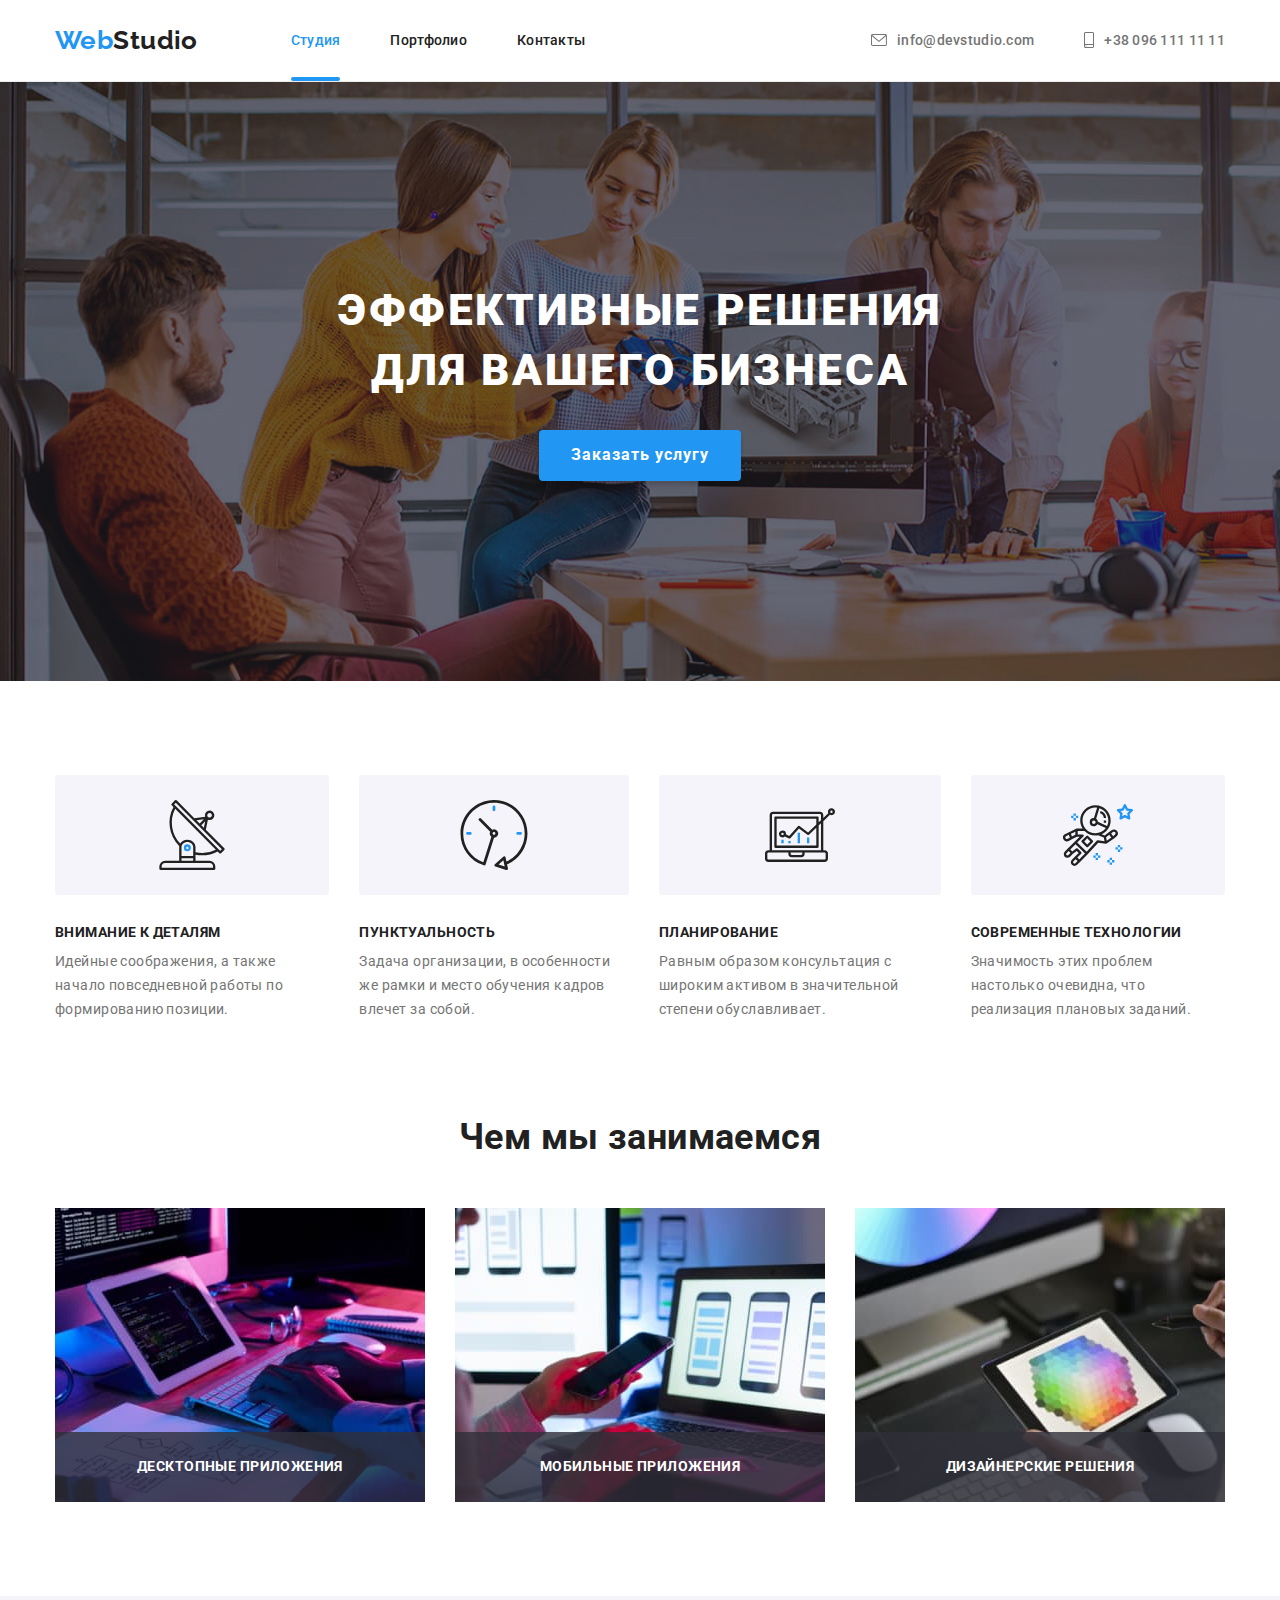
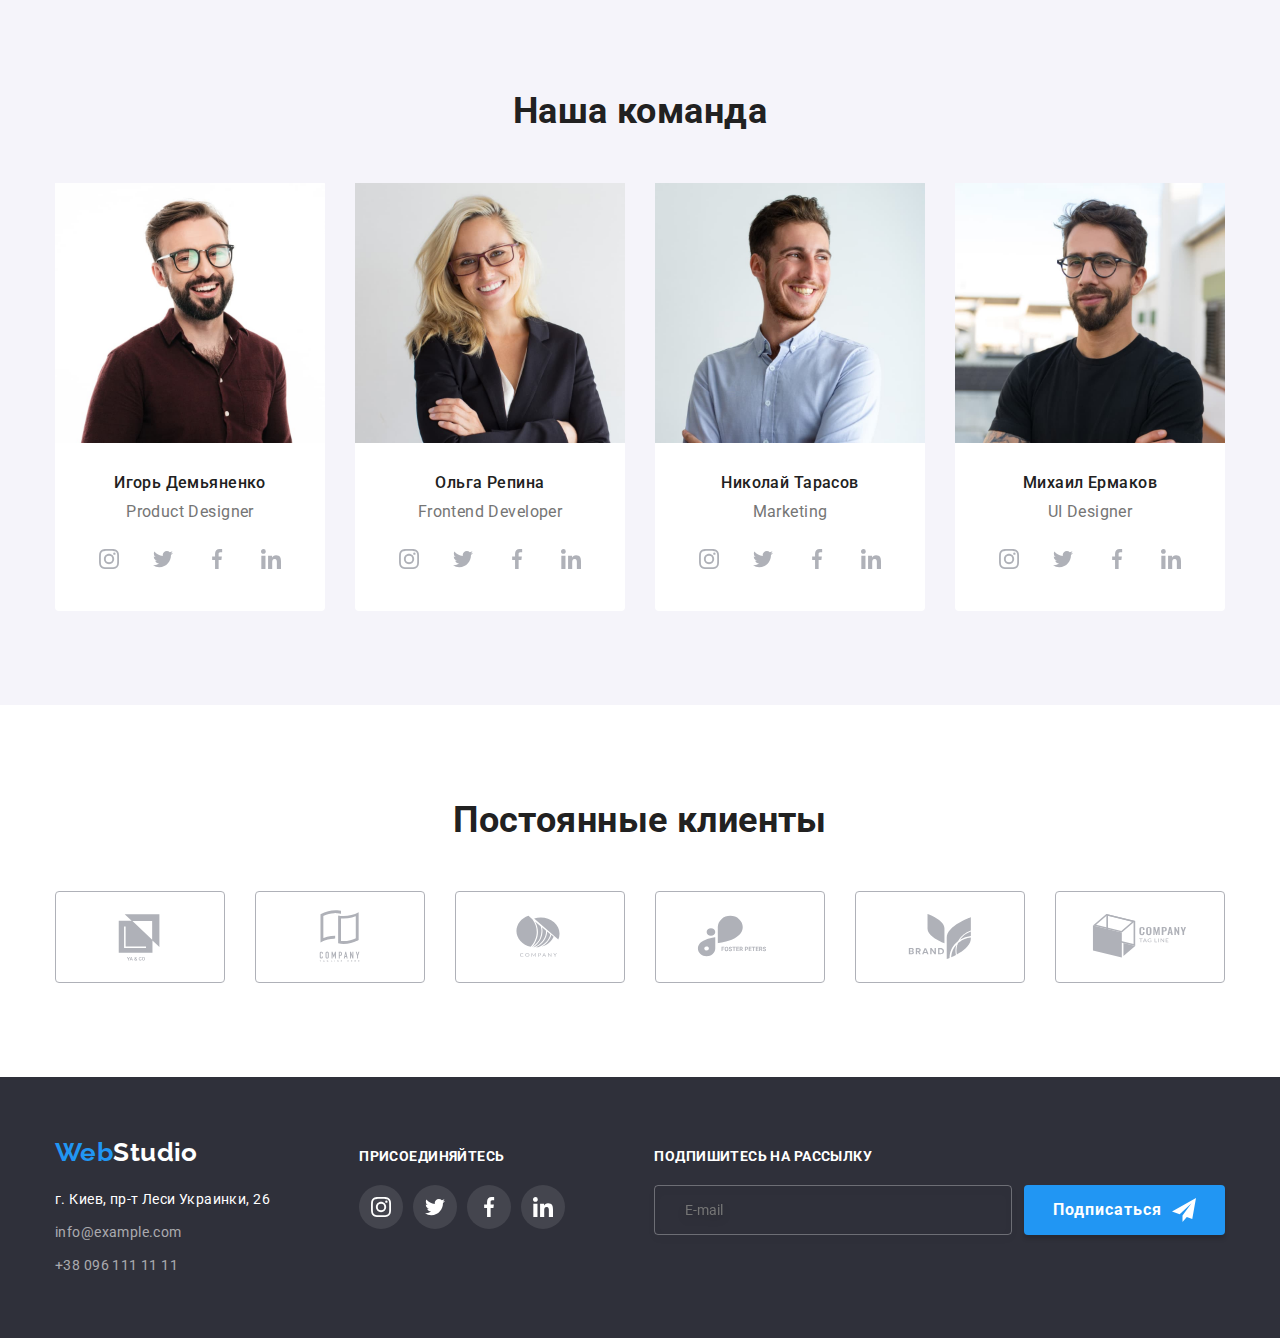
==== commit 51808ec0: "add changes" ====
--- a/index.html
+++ b/index.html
@@ -91,26 +91,26 @@
 			<section class="benefits">
 				<div class="container">
 					<h2 class="visually-hidden">Преимущества</h2>
-					<ul class="benefits__list card-set list">
-						<li class="benefits__item card-set__item benefits__icon-antenna">
+					<ul class="benefits__list list">
+						<li class="benefits__item benefits__icon-antenna">
 							<h3 class="benefits__title">Внимание к деталям</h3>
 							<p class="benefits__text">
 								Идейные соображения, а также начало повседневной работы по формированию позиции.
 							</p>
 						</li>
-						<li class="benefits__item card-set__item benefits__icon-clock">
+						<li class="benefits__item benefits__icon-clock">
 							<h3 class="benefits__title">Пунктуальность</h3>
 							<p class="benefits__text">
 								Задача организации, в особенности же рамки и место обучения кадров влечет за собой.
 							</p>
 						</li>
-						<li class="benefits__item card-set__item benefits__icon-diagram">
+						<li class="benefits__item benefits__icon-diagram">
 							<h3 class="benefits__title">Планирование</h3>
 							<p class="benefits__text">
 								Равным образом консультация с широким активом в значительной степени обуславливает.
 							</p>
 						</li>
-						<li class="benefits__item card-set__item benefits__icon-astronaut">
+						<li class="benefits__item benefits__icon-astronaut">
 							<h3 class="benefits__title">Современные технологии</h3>
 							<p class="benefits__text">
 								Значимость этих проблем настолько очевидна, что реализация плановых заданий.
--- a/css/main.min.css
+++ b/css/main.min.css
@@ -1 +1 @@
-:root{--primary-text-color: #757575;--title-text-color: #212121;--secondary-title-color: #ffffff;--footer-text-color: rgba(255, 255, 255, 0.6);--background-color: #ffffff;--secondary-background-color: #f5f4fa;--third-background-color: #2f303a;--accent-color: #2196f3;--items: 4;--indent: 30px;--anim: 250ms cubic-bezier(0.4, 0, 0.2, 1)}.visually-hidden{position:absolute;width:1px;height:1px;margin:-1px;border:0;padding:0;white-space:nowrap;-webkit-clip-path:inset(100%);clip-path:inset(100%);clip:rect(0 0 0 0);overflow:hidden}.portfolio,.team,.clients,.benefits{padding-top:94px;padding-bottom:94px}body{background-color:var(--background-color);color:var(--primary-text-color);font-size:14px;font-family:"Roboto",sans-serif;letter-spacing:.03em}h1,h2,h3,p{margin-top:0;margin-bottom:0}.link{text-decoration:none}.list,.footer-list{margin:0;padding:0;list-style:none}img{display:block;max-width:100%;height:auto}.job__title,.team__title,.clients__title{margin-bottom:50px}.button{display:inline-block;border:none;border-radius:4px;padding:10px 32px;min-width:200px;font-family:inherit;color:var(--secondary-title-color);background-color:var(--accent-color);-webkit-box-shadow:0px 4px 4px rgba(0,0,0,.15);box-shadow:0px 4px 4px rgba(0,0,0,.15);cursor:pointer;font-weight:700;font-size:16px;line-height:1.88;-webkit-box-align:center;-ms-flex-align:center;align-items:center;text-align:center;letter-spacing:.06em}.contacts-list{display:-webkit-box;display:-ms-flexbox;display:flex;margin-left:auto}.contacts-list__item:not(:last-child){margin-right:50px}.contacts-list__link{display:-webkit-box;display:-ms-flexbox;display:flex;-webkit-box-align:center;-ms-flex-align:center;align-items:center;padding-top:32px;padding-bottom:32px;font-weight:500;line-height:1.2;letter-spacing:.02em;color:var(--primary-text-color);-webkit-transition:color var(--anim);transition:color var(--anim)}.contacts-list__link:hover,.contacts-list__link:focus{color:var(--accent-color)}.contacts-list__icon-mail{margin-right:10px;width:16px;height:12px;fill:currentColor}.contacts-list__icon-phone{margin-right:10px;width:10px;height:16px;fill:currentColor}.card-set{display:-webkit-box;display:-ms-flexbox;display:flex;-ms-flex-wrap:wrap;flex-wrap:wrap;margin:calc(-1*var(--indent)/2)}.card-set__item{margin:calc(var(--indent)/2);-ms-flex-preferred-size:calc((100% - (var(--indent))*var(--items))/var(--items));flex-basis:calc((100% - (var(--indent))*var(--items))/var(--items))}.container{margin-left:auto;margin-right:auto;padding-left:15px;padding-right:15px;width:1200px}.logo{color:var(--title-text-color);font-family:"Raleway",sans-serif;font-weight:700;font-size:26px;line-height:1.2}.logo__accent{color:var(--accent-color)}.networks-list{display:-webkit-box;display:-ms-flexbox;display:flex;-webkit-box-pack:center;-ms-flex-pack:center;justify-content:center;gap:10px}.networks-list__link{display:-webkit-box;display:-ms-flexbox;display:flex;-webkit-box-align:center;-ms-flex-align:center;align-items:center;-webkit-box-pack:center;-ms-flex-pack:center;justify-content:center;border-radius:50%;width:44px;height:44px;color:#afb1b8;-webkit-transition:color var(--anim),background-color var(--anim);transition:color var(--anim),background-color var(--anim)}.networks-list__link:hover,.networks-list__link:focus{background-color:var(--accent-color);color:#fff}.networks-list__icon{fill:currentColor}.projects-overlay{position:absolute;width:100%;height:294px;top:0;left:0;-webkit-transform:translateY(100%);transform:translateY(100%);background-color:rgba(33,150,243,.9);-webkit-transition:-webkit-transform var(--anim);transition:-webkit-transform var(--anim);transition:transform var(--anim);transition:transform var(--anim), -webkit-transform var(--anim)}.projects-link:hover .projects-overlay{-webkit-transform:translateY(0);transform:translateY(0)}.overlay-text{display:block;padding-top:63px;padding-right:24px;padding-bottom:63px;padding-left:24px;font-size:18px;line-height:1.56;letter-spacing:.03em;color:#fff}.section-title{color:var(--title-text-color);font-size:36px;line-height:1.17;text-align:center}.section{padding-top:94px;padding-bottom:94px}.backdrop{position:fixed;top:0;left:0;width:100%;height:100%;opacity:1;visibility:visible;pointer-events:initial;background-color:rgba(0,0,0,.2);-webkit-transition:opacity var(--anim),visibility var(--anim);transition:opacity var(--anim),visibility var(--anim)}.backdrop.is-hidden{opacity:0;pointer-events:none;visibility:hidden}.modal{position:absolute;top:50%;left:50%;-webkit-transform:translate(-50%, -50%);transform:translate(-50%, -50%);width:528px;height:581px;background-color:var(--background-color);-webkit-box-shadow:0px 1px 3px rgba(0,0,0,.12),0px 1px 1px rgba(0,0,0,.14),0px 2px 1px rgba(0,0,0,.2);box-shadow:0px 1px 3px rgba(0,0,0,.12),0px 1px 1px rgba(0,0,0,.14),0px 2px 1px rgba(0,0,0,.2);border-radius:4px}.modal-close-btn{position:absolute;display:-webkit-box;display:-ms-flexbox;display:flex;-webkit-box-align:center;-ms-flex-align:center;align-items:center;-webkit-box-pack:center;-ms-flex-pack:center;justify-content:center;width:30px;height:30px;border-radius:50%;border:0;padding:0;right:8px;top:8px;background-color:rgba(0,0,0,0);border:1px solid rgba(0,0,0,.1);cursor:pointer;-webkit-transition:fill var(--anim);transition:fill var(--anim)}.modal-close-btn:hover,.modal-close-btn:focus+.btn-close-icon{fill:var(--accent-color)}.form-register{display:-webkit-box;display:-ms-flexbox;display:flex;-webkit-box-orient:vertical;-webkit-box-direction:normal;-ms-flex-direction:column;flex-direction:column;padding:40px}.form-box{margin-bottom:20px}.form-title{margin-bottom:15px;margin-top:0;font-size:20px;line-height:1.15;text-align:center;color:var(--title-text-color)}.form-label{position:relative;display:block;margin-bottom:10px}.form-text{display:block;margin-bottom:4px;font-size:12px;line-height:1.16;letter-spacing:.01em;color:var(--primary-text-color)}.form-input{display:block;width:100%;height:40px;border:1px solid rgba(33,33,33,.2);border-radius:4px;padding-left:35px;cursor:pointer;-webkit-transition:border var(--anim);transition:border var(--anim)}.icon-input{position:absolute;top:50%;left:12px;-webkit-transition:fill var(--anim);transition:fill var(--anim)}.form-input:focus+.icon-input{fill:var(--accent-color)}.form-input:focus,.form-label textarea:focus{outline:none;border:1px solid var(--accent-color)}.textarea{display:block;width:100%;height:120px;border:1px solid rgba(33,33,33,.2);border-radius:4px;padding:12px 16px;resize:none;cursor:pointer;-webkit-transition:border var(--anim);transition:border var(--anim)}.form-label textarea::-webkit-input-placeholder{font-size:12px;line-height:1.16;letter-spacing:.01em;color:rgba(117,117,117,.5)}.form-label textarea::-moz-placeholder{font-size:12px;line-height:1.16;letter-spacing:.01em;color:rgba(117,117,117,.5)}.form-label textarea:-ms-input-placeholder{font-size:12px;line-height:1.16;letter-spacing:.01em;color:rgba(117,117,117,.5)}.form-label textarea::-ms-input-placeholder{font-size:12px;line-height:1.16;letter-spacing:.01em;color:rgba(117,117,117,.5)}.form-label textarea::placeholder{font-size:12px;line-height:1.16;letter-spacing:.01em;color:rgba(117,117,117,.5)}.form-checkbox{display:-webkit-box;display:-ms-flexbox;display:flex;-webkit-box-align:center;-ms-flex-align:center;align-items:center;-webkit-box-pack:center;-ms-flex-pack:center;justify-content:center;gap:7px;margin-bottom:30px}.custom-checkbox{display:-webkit-inline-box;display:-ms-inline-flexbox;display:inline-flex;-webkit-box-align:center;-ms-flex-align:center;align-items:center;-webkit-box-pack:center;-ms-flex-pack:center;justify-content:center;width:16px;height:15px;border:2px solid var(--title-text-color);border-radius:2px;cursor:pointer;-webkit-transition:background-color var(--anim),border-color var(--anim);transition:background-color var(--anim),border-color var(--anim)}.checkbox-icon{fill:#fff}.form-checkbox-input:checked+.custom-checkbox{background-color:var(--accent-color);border-color:var(--accent-color)}.checkbox-agreement{font-weight:400;font-size:14px;line-height:1.71;color:var(--primary-text-color);-webkit-user-select:none;-moz-user-select:none;-ms-user-select:none;user-select:none}.agreement-text{color:var(--accent-color)}.button-submit{display:block;border:none;border-radius:4px;padding:10px 55px;margin:0 auto;min-width:200px;font-family:inherit;cursor:pointer;font-weight:700;font-size:16px;line-height:1.88;-webkit-box-align:center;-ms-flex-align:center;align-items:center;text-align:center;letter-spacing:.06em;color:var(--secondary-title-color);background-color:var(--accent-color);-webkit-box-shadow:0px 4px 4px rgba(0,0,0,.15);box-shadow:0px 4px 4px rgba(0,0,0,.15)}.benefits__item::before{display:block;content:"";background-position:center;background-repeat:no-repeat;margin-bottom:30px;height:120px;background-color:#f5f4fa;border-radius:4px}.benefits__item.benefits__icon-antenna::before{background-image:url(../images/icons/antenna.svg)}.benefits__item.benefits__icon-clock::before{background-image:url(../images/icons/clock.svg)}.benefits__item.benefits__icon-diagram::before{background-image:url(../images/icons/diagram.svg)}.benefits__item.benefits__icon-astronaut::before{background-image:url(../images/icons/astronaut.svg)}.benefits__title{margin-bottom:10px;color:var(--title-text-color);font-size:14px;line-height:1.14;text-transform:uppercase}.benefits__text{line-height:1.71}.clients__list{--items: 6}.clients__link{display:-webkit-box;display:-ms-flexbox;display:flex;-webkit-box-align:center;-ms-flex-align:center;align-items:center;-webkit-box-pack:center;-ms-flex-pack:center;justify-content:center;width:170px;height:92px;border:1px solid #afb1b8;border-radius:4px;color:#afb1b8;-webkit-transition:color var(--anim),border-color var(--anim);transition:color var(--anim),border-color var(--anim)}.clients__link:hover,.clients__link:focus{border:1px solid var(--accent-color);color:var(--accent-color)}.clients__icon{fill:currentColor}.footer{padding:60px 0;background-color:var(--third-background-color)}.footer-container{display:-webkit-box;display:-ms-flexbox;display:flex;-webkit-box-align:baseline;-ms-flex-align:baseline;align-items:baseline;-webkit-box-pack:justify;-ms-flex-pack:justify;justify-content:space-between}.social-container{display:inline-block}.footer .logo{display:block;margin-bottom:20px;color:var(--secondary-title-color)}.footer-list-item:not(:last-child){margin-bottom:9px}.address.map{font-style:normal;line-height:1.71;color:var(--secondary-title-color)}.address-contact{font-style:normal;line-height:1.71;color:var(--footer-text-color);-webkit-transition:color var(--anim);transition:color var(--anim)}.address-contact:hover,.address-contact:focus{color:var(--accent-color)}.footer-title{margin-bottom:20px;font-weight:700;line-height:1.14;text-transform:uppercase;color:var(--secondary-title-color)}.footer-social-link{display:-webkit-box;display:-ms-flexbox;display:flex;-webkit-box-align:center;-ms-flex-align:center;align-items:center;-webkit-box-pack:center;-ms-flex-pack:center;justify-content:center;width:44px;height:44px;border-radius:50%;background-color:rgba(255,255,255,.1);color:var(--secondary-title-color);-webkit-transition:background-color var(--anim);transition:background-color var(--anim)}.footer-social-link:hover,.footer-social-link:focus{background-color:var(--accent-color)}.footer-social-icon{fill:currentColor}.footer-form-title{display:block;margin-bottom:20px;font-weight:700;line-height:1.14;text-transform:uppercase;color:var(--secondary-title-color)}.footer-form-box{display:-webkit-box;display:-ms-flexbox;display:flex;-webkit-box-align:center;-ms-flex-align:center;align-items:center;-webkit-box-pack:center;-ms-flex-pack:center;justify-content:center}.footer-input{padding-left:30px;background-color:inherit;width:358px;height:50px;color:var(--secondary-title-color);border:1px solid rgba(255,255,255,.3);-webkit-filter:drop-shadow(0px 4px 4px rgba(0, 0, 0, 0.15));filter:drop-shadow(0px 4px 4px rgba(0, 0, 0, 0.15));border-radius:4px}.footer-button-submit{display:-webkit-inline-box;display:-ms-inline-flexbox;display:inline-flex;-webkit-box-align:center;-ms-flex-align:center;align-items:center;text-align:center;margin-left:12px;padding:10px 29px;border-radius:4px;min-width:200px;border:none;cursor:pointer;font-family:inherit;font-weight:700;font-size:16px;line-height:1.88;letter-spacing:.06em;color:var(--secondary-title-color);background-color:var(--accent-color);-webkit-box-shadow:0px 4px 4px rgba(0,0,0,.15);box-shadow:0px 4px 4px rgba(0,0,0,.15)}.icon-send{margin-left:10px;fill:currentColor}.header__container{display:-webkit-box;display:-ms-flexbox;display:flex;-webkit-box-align:center;-ms-flex-align:center;align-items:center}.header{background-color:var(--background-color);outline:1px solid #ececec}.nav{display:-webkit-box;display:-ms-flexbox;display:flex;-webkit-box-align:center;-ms-flex-align:center;align-items:center}.nav__list{display:-webkit-box;display:-ms-flexbox;display:flex;margin-left:93px}.nav__item:not(:last-child){margin-right:50px}.nav__link{display:block;padding-top:32px;padding-bottom:32px;color:var(--title-text-color);font-weight:500;line-height:1.2;letter-spacing:.02em;-webkit-transition:color var(--anim);transition:color var(--anim)}.nav__link:hover,.nav__link:focus{color:var(--accent-color)}.nav__link--current{position:relative;display:-webkit-box;display:-ms-flexbox;display:flex;-webkit-box-align:center;-ms-flex-align:center;align-items:center;color:var(--accent-color)}.nav__link--current::before{content:"";position:absolute;display:inline-block;left:0;bottom:0;width:100%;height:4px;background-color:var(--accent-color);border-radius:2px}.hero{max-width:1600px;margin-left:auto;margin-right:auto;background-size:cover;background-repeat:no-repeat;background-image:-webkit-gradient(linear, left top, right top, from(rgba(47, 48, 58, 0.4)), to(rgba(47, 48, 58, 0.4))),url("../images/hero/Img.jpg");background-image:linear-gradient(to right, rgba(47, 48, 58, 0.4), rgba(47, 48, 58, 0.4)),url("../images/hero/Img.jpg");padding:200px 0;background-color:var(--third-background-color);text-align:center}.hero__title{margin-bottom:30px;margin-left:auto;margin-right:auto;width:696px;color:var(--secondary-title-color);font-weight:900;font-size:44px;line-height:1.36;text-align:center;letter-spacing:.06em;text-transform:uppercase}.job{padding-top:0;padding-bottom:94px}.job__list{--items: 3}.job__card{position:relative;z-index:-1}.job__lable{position:absolute;display:-webkit-box;display:-ms-flexbox;display:flex;-webkit-box-align:center;-ms-flex-align:center;align-items:center;-webkit-box-pack:center;-ms-flex-pack:center;justify-content:center;bottom:0px;padding-top:27px;padding-bottom:27px;width:100%;font-weight:700;line-height:1.14;text-transform:uppercase;background-color:rgba(47,48,58,.8);color:var(--secondary-title-color)}.team{background-color:var(--secondary-background-color)}.team__item{text-align:center}.team__card{background-color:var(--secondary-title-color);-webkit-box-shadow:0px 1px 3px rgba(0,0,0,.12),0px 1px 1px rgba(0,0,0,.14),px 2px 1px rgba(0,0,0,.2);box-shadow:0px 1px 3px rgba(0,0,0,.12),0px 1px 1px rgba(0,0,0,.14),px 2px 1px rgba(0,0,0,.2);border-radius:0px 0px 4px 4px}.team__content{padding:30px 0}.team__member{margin-bottom:10px;font-weight:500;font-size:16px;line-height:1.19;color:var(--title-text-color)}.team__position{margin-bottom:16px;font-size:16px;line-height:1.19}.portfolio-list{display:-webkit-box;display:-ms-flexbox;display:flex;margin-bottom:50px;-webkit-box-pack:center;-ms-flex-pack:center;justify-content:center}.button-list-item:not(:last-child){margin-right:8px}.button-list{padding:6px 22px;border:none;border-radius:4px;cursor:pointer;font-family:inherit;font-weight:500;font-size:16px;line-height:1.62;-webkit-transition:color var(--anim),background-color var(--anim),-webkit-box-shadow var(--anim);transition:color var(--anim),background-color var(--anim),-webkit-box-shadow var(--anim);transition:color var(--anim),background-color var(--anim),box-shadow var(--anim);transition:color var(--anim),background-color var(--anim),box-shadow var(--anim),-webkit-box-shadow var(--anim)}.button-list:hover,.button-list:focus{color:var(--secondary-title-color);background-color:var(--accent-color);-webkit-box-shadow:0px 3px 1px rgba(0,0,0,.1),0px 1px 2px rgba(0,0,0,.08),0px 2px 2px rgba(0,0,0,.12);box-shadow:0px 3px 1px rgba(0,0,0,.1),0px 1px 2px rgba(0,0,0,.08),0px 2px 2px rgba(0,0,0,.12)}.button-list.active{background-color:var(--accent-color);color:var(--secondary-title-color)}.projects-title{margin-bottom:4px;font-size:18px;line-height:2;letter-spacing:.06em;color:var(--title-text-color)}.projects-text{font-size:16px;line-height:1.88;color:var(--primary-text-color)}.projects-list{--items: 3}.projects-list-item{border:1px solid #eee}.img-content{padding:20px 24px}.projects-link{display:block;-webkit-transition:-webkit-box-shadow var(--anim);transition:-webkit-box-shadow var(--anim);transition:box-shadow var(--anim);transition:box-shadow var(--anim), -webkit-box-shadow var(--anim)}.projects-link:hover,.projects-link:focus{-webkit-box-shadow:0px 1px 1px rgba(0,0,0,.12),0px 4px 4px rgba(0,0,0,.06),1px 4px 6px rgba(0,0,0,.16);box-shadow:0px 1px 1px rgba(0,0,0,.12),0px 4px 4px rgba(0,0,0,.06),1px 4px 6px rgba(0,0,0,.16)}.img-card{position:relative;overflow:hidden}/*# sourceMappingURL=main.min.css.map */+:root{--primary-text-color: #757575;--title-text-color: #212121;--secondary-title-color: #ffffff;--footer-text-color: rgba(255, 255, 255, 0.6);--background-color: #ffffff;--secondary-background-color: #f5f4fa;--third-background-color: #2f303a;--accent-color: #2196f3;--items: 4;--indent: 30px;--anim: 250ms cubic-bezier(0.4, 0, 0.2, 1)}.visually-hidden{position:absolute;width:1px;height:1px;margin:-1px;border:0;padding:0;white-space:nowrap;-webkit-clip-path:inset(100%);clip-path:inset(100%);clip:rect(0 0 0 0);overflow:hidden}.portfolio,.team,.clients,.benefits{padding-top:94px;padding-bottom:94px}body{background-color:var(--background-color);color:var(--primary-text-color);font-size:14px;font-family:"Roboto",sans-serif;letter-spacing:.03em}h1,h2,h3,p{margin-top:0;margin-bottom:0}.link{text-decoration:none}.list,.footer-list{margin:0;padding:0;list-style:none}img{display:block;max-width:100%;height:auto}.job__title,.team__title,.clients__title{margin-bottom:50px}.button{display:inline-block;border:none;border-radius:4px;padding:10px 32px;min-width:200px;font-family:inherit;color:var(--secondary-title-color);background-color:var(--accent-color);-webkit-box-shadow:0px 4px 4px rgba(0,0,0,.15);box-shadow:0px 4px 4px rgba(0,0,0,.15);cursor:pointer;font-weight:700;font-size:16px;line-height:1.88;-webkit-box-align:center;-ms-flex-align:center;align-items:center;text-align:center;letter-spacing:.06em}.contacts-list{display:-webkit-box;display:-ms-flexbox;display:flex;margin-left:auto}.contacts-list__item:not(:last-child){margin-right:50px}.contacts-list__link{display:-webkit-box;display:-ms-flexbox;display:flex;-webkit-box-align:center;-ms-flex-align:center;align-items:center;padding-top:32px;padding-bottom:32px;font-weight:500;line-height:1.2;letter-spacing:.02em;color:var(--primary-text-color);-webkit-transition:color var(--anim);transition:color var(--anim)}.contacts-list__link:hover,.contacts-list__link:focus{color:var(--accent-color)}.contacts-list__icon-mail{margin-right:10px;width:16px;height:12px;fill:currentColor}.contacts-list__icon-phone{margin-right:10px;width:10px;height:16px;fill:currentColor}.card-set{display:-webkit-box;display:-ms-flexbox;display:flex;-ms-flex-wrap:wrap;flex-wrap:wrap;gap:var(--indent)}.card-set__item{-ms-flex-preferred-size:calc((100% - (var(--indent))*var(--items) - 1)/var(--items));flex-basis:calc((100% - (var(--indent))*var(--items) - 1)/var(--items))}.container{margin-left:auto;margin-right:auto;padding-left:15px;padding-right:15px;width:1200px}.logo{color:var(--title-text-color);font-family:"Raleway",sans-serif;font-weight:700;font-size:26px;line-height:1.2}.logo__accent{color:var(--accent-color)}.networks-list{display:-webkit-box;display:-ms-flexbox;display:flex;-webkit-box-pack:center;-ms-flex-pack:center;justify-content:center;gap:10px}.networks-list__link{display:-webkit-box;display:-ms-flexbox;display:flex;-webkit-box-align:center;-ms-flex-align:center;align-items:center;-webkit-box-pack:center;-ms-flex-pack:center;justify-content:center;border-radius:50%;width:44px;height:44px;color:#afb1b8;-webkit-transition:color var(--anim),background-color var(--anim);transition:color var(--anim),background-color var(--anim)}.networks-list__link:hover,.networks-list__link:focus{background-color:var(--accent-color);color:#fff}.networks-list__icon{fill:currentColor}.projects-overlay{position:absolute;width:100%;height:294px;top:0;left:0;-webkit-transform:translateY(100%);transform:translateY(100%);background-color:rgba(33,150,243,.9);-webkit-transition:-webkit-transform var(--anim);transition:-webkit-transform var(--anim);transition:transform var(--anim);transition:transform var(--anim), -webkit-transform var(--anim)}.projects-link:hover .projects-overlay{-webkit-transform:translateY(0);transform:translateY(0)}.overlay-text{display:block;padding-top:63px;padding-right:24px;padding-bottom:63px;padding-left:24px;font-size:18px;line-height:1.56;letter-spacing:.03em;color:#fff}.section-title{color:var(--title-text-color);font-size:36px;line-height:1.17;text-align:center}.section{padding-top:94px;padding-bottom:94px}.backdrop{position:fixed;top:0;left:0;width:100%;height:100%;opacity:1;visibility:visible;pointer-events:initial;background-color:rgba(0,0,0,.2);-webkit-transition:opacity var(--anim),visibility var(--anim);transition:opacity var(--anim),visibility var(--anim)}.backdrop.is-hidden{opacity:0;pointer-events:none;visibility:hidden}.modal{position:absolute;top:50%;left:50%;-webkit-transform:translate(-50%, -50%);transform:translate(-50%, -50%);width:528px;height:581px;background-color:var(--background-color);-webkit-box-shadow:0px 1px 3px rgba(0,0,0,.12),0px 1px 1px rgba(0,0,0,.14),0px 2px 1px rgba(0,0,0,.2);box-shadow:0px 1px 3px rgba(0,0,0,.12),0px 1px 1px rgba(0,0,0,.14),0px 2px 1px rgba(0,0,0,.2);border-radius:4px}.modal-close-btn{position:absolute;display:-webkit-box;display:-ms-flexbox;display:flex;-webkit-box-align:center;-ms-flex-align:center;align-items:center;-webkit-box-pack:center;-ms-flex-pack:center;justify-content:center;width:30px;height:30px;border-radius:50%;border:0;padding:0;right:8px;top:8px;background-color:rgba(0,0,0,0);border:1px solid rgba(0,0,0,.1);cursor:pointer;-webkit-transition:fill var(--anim);transition:fill var(--anim)}.modal-close-btn:hover,.modal-close-btn:focus+.btn-close-icon{fill:var(--accent-color)}.form-register{display:-webkit-box;display:-ms-flexbox;display:flex;-webkit-box-orient:vertical;-webkit-box-direction:normal;-ms-flex-direction:column;flex-direction:column;padding:40px}.form-box{margin-bottom:20px}.form-title{margin-bottom:15px;margin-top:0;font-size:20px;line-height:1.15;text-align:center;color:var(--title-text-color)}.form-label{position:relative;display:block;margin-bottom:10px}.form-text{display:block;margin-bottom:4px;font-size:12px;line-height:1.16;letter-spacing:.01em;color:var(--primary-text-color)}.form-input{display:block;width:100%;height:40px;border:1px solid rgba(33,33,33,.2);border-radius:4px;padding-left:35px;cursor:pointer;-webkit-transition:border var(--anim);transition:border var(--anim)}.icon-input{position:absolute;top:50%;left:12px;-webkit-transition:fill var(--anim);transition:fill var(--anim)}.form-input:focus+.icon-input{fill:var(--accent-color)}.form-input:focus,.form-label textarea:focus{outline:none;border:1px solid var(--accent-color)}.textarea{display:block;width:100%;height:120px;border:1px solid rgba(33,33,33,.2);border-radius:4px;padding:12px 16px;resize:none;cursor:pointer;-webkit-transition:border var(--anim);transition:border var(--anim)}.form-label textarea::-webkit-input-placeholder{font-size:12px;line-height:1.16;letter-spacing:.01em;color:rgba(117,117,117,.5)}.form-label textarea::-moz-placeholder{font-size:12px;line-height:1.16;letter-spacing:.01em;color:rgba(117,117,117,.5)}.form-label textarea:-ms-input-placeholder{font-size:12px;line-height:1.16;letter-spacing:.01em;color:rgba(117,117,117,.5)}.form-label textarea::-ms-input-placeholder{font-size:12px;line-height:1.16;letter-spacing:.01em;color:rgba(117,117,117,.5)}.form-label textarea::placeholder{font-size:12px;line-height:1.16;letter-spacing:.01em;color:rgba(117,117,117,.5)}.form-checkbox{display:-webkit-box;display:-ms-flexbox;display:flex;-webkit-box-align:center;-ms-flex-align:center;align-items:center;-webkit-box-pack:center;-ms-flex-pack:center;justify-content:center;gap:7px;margin-bottom:30px}.custom-checkbox{display:-webkit-inline-box;display:-ms-inline-flexbox;display:inline-flex;-webkit-box-align:center;-ms-flex-align:center;align-items:center;-webkit-box-pack:center;-ms-flex-pack:center;justify-content:center;width:16px;height:15px;border:2px solid var(--title-text-color);border-radius:2px;cursor:pointer;-webkit-transition:background-color var(--anim),border-color var(--anim);transition:background-color var(--anim),border-color var(--anim)}.checkbox-icon{fill:#fff}.form-checkbox-input:checked+.custom-checkbox{background-color:var(--accent-color);border-color:var(--accent-color)}.checkbox-agreement{font-weight:400;font-size:14px;line-height:1.71;color:var(--primary-text-color);-webkit-user-select:none;-moz-user-select:none;-ms-user-select:none;user-select:none}.agreement-text{color:var(--accent-color)}.button-submit{display:block;border:none;border-radius:4px;padding:10px 55px;margin:0 auto;min-width:200px;font-family:inherit;cursor:pointer;font-weight:700;font-size:16px;line-height:1.88;-webkit-box-align:center;-ms-flex-align:center;align-items:center;text-align:center;letter-spacing:.06em;color:var(--secondary-title-color);background-color:var(--accent-color);-webkit-box-shadow:0px 4px 4px rgba(0,0,0,.15);box-shadow:0px 4px 4px rgba(0,0,0,.15)}.benefits__list{display:-webkit-box;display:-ms-flexbox;display:flex;-webkit-box-align:center;-ms-flex-align:center;align-items:center;-webkit-box-pack:center;-ms-flex-pack:center;justify-content:center}.benefits__item:not(:last-child){margin-right:30px}.benefits__item::before{display:block;content:"";background-position:center;background-repeat:no-repeat;margin-bottom:30px;height:120px;background-color:#f5f4fa;border-radius:4px}.benefits__item.benefits__icon-antenna::before{background-image:url(../images/icons/antenna.svg)}.benefits__item.benefits__icon-clock::before{background-image:url(../images/icons/clock.svg)}.benefits__item.benefits__icon-diagram::before{background-image:url(../images/icons/diagram.svg)}.benefits__item.benefits__icon-astronaut::before{background-image:url(../images/icons/astronaut.svg)}.benefits__title{margin-bottom:10px;color:var(--title-text-color);font-size:14px;line-height:1.14;text-transform:uppercase}.benefits__text{line-height:1.71}.clients__list{--items: 6}.clients__link{display:-webkit-box;display:-ms-flexbox;display:flex;-webkit-box-align:center;-ms-flex-align:center;align-items:center;-webkit-box-pack:center;-ms-flex-pack:center;justify-content:center;width:170px;height:92px;border:1px solid #afb1b8;border-radius:4px;color:#afb1b8;-webkit-transition:color var(--anim),border-color var(--anim);transition:color var(--anim),border-color var(--anim)}.clients__link:hover,.clients__link:focus{border:1px solid var(--accent-color);color:var(--accent-color)}.clients__icon{fill:currentColor}.footer{padding:60px 0;background-color:var(--third-background-color)}.footer-container{display:-webkit-box;display:-ms-flexbox;display:flex;-webkit-box-align:baseline;-ms-flex-align:baseline;align-items:baseline;-webkit-box-pack:justify;-ms-flex-pack:justify;justify-content:space-between}.social-container{display:inline-block}.footer .logo{display:block;margin-bottom:20px;color:var(--secondary-title-color)}.footer-list-item:not(:last-child){margin-bottom:9px}.address.map{font-style:normal;line-height:1.71;color:var(--secondary-title-color)}.address-contact{font-style:normal;line-height:1.71;color:var(--footer-text-color);-webkit-transition:color var(--anim);transition:color var(--anim)}.address-contact:hover,.address-contact:focus{color:var(--accent-color)}.footer-title{margin-bottom:20px;font-weight:700;line-height:1.14;text-transform:uppercase;color:var(--secondary-title-color)}.footer-social-link{display:-webkit-box;display:-ms-flexbox;display:flex;-webkit-box-align:center;-ms-flex-align:center;align-items:center;-webkit-box-pack:center;-ms-flex-pack:center;justify-content:center;width:44px;height:44px;border-radius:50%;background-color:rgba(255,255,255,.1);color:var(--secondary-title-color);-webkit-transition:background-color var(--anim);transition:background-color var(--anim)}.footer-social-link:hover,.footer-social-link:focus{background-color:var(--accent-color)}.footer-social-icon{fill:currentColor}.footer-form-title{display:block;margin-bottom:20px;font-weight:700;line-height:1.14;text-transform:uppercase;color:var(--secondary-title-color)}.footer-form-box{display:-webkit-box;display:-ms-flexbox;display:flex;-webkit-box-align:center;-ms-flex-align:center;align-items:center;-webkit-box-pack:center;-ms-flex-pack:center;justify-content:center}.footer-input{padding-left:30px;background-color:inherit;width:358px;height:50px;color:var(--secondary-title-color);border:1px solid rgba(255,255,255,.3);-webkit-filter:drop-shadow(0px 4px 4px rgba(0, 0, 0, 0.15));filter:drop-shadow(0px 4px 4px rgba(0, 0, 0, 0.15));border-radius:4px}.footer-button-submit{display:-webkit-inline-box;display:-ms-inline-flexbox;display:inline-flex;-webkit-box-align:center;-ms-flex-align:center;align-items:center;text-align:center;margin-left:12px;padding:10px 29px;border-radius:4px;min-width:200px;border:none;cursor:pointer;font-family:inherit;font-weight:700;font-size:16px;line-height:1.88;letter-spacing:.06em;color:var(--secondary-title-color);background-color:var(--accent-color);-webkit-box-shadow:0px 4px 4px rgba(0,0,0,.15);box-shadow:0px 4px 4px rgba(0,0,0,.15)}.icon-send{margin-left:10px;fill:currentColor}.header__container{display:-webkit-box;display:-ms-flexbox;display:flex;-webkit-box-align:center;-ms-flex-align:center;align-items:center}.header{background-color:var(--background-color);outline:1px solid #ececec}.nav{display:-webkit-box;display:-ms-flexbox;display:flex;-webkit-box-align:center;-ms-flex-align:center;align-items:center}.nav__list{display:-webkit-box;display:-ms-flexbox;display:flex;margin-left:93px}.nav__item:not(:last-child){margin-right:50px}.nav__link{display:block;padding-top:32px;padding-bottom:32px;color:var(--title-text-color);font-weight:500;line-height:1.2;letter-spacing:.02em;-webkit-transition:color var(--anim);transition:color var(--anim)}.nav__link:hover,.nav__link:focus{color:var(--accent-color)}.nav__link--current{position:relative;display:-webkit-box;display:-ms-flexbox;display:flex;-webkit-box-align:center;-ms-flex-align:center;align-items:center;color:var(--accent-color)}.nav__link--current::before{content:"";position:absolute;display:inline-block;left:0;bottom:0;width:100%;height:4px;background-color:var(--accent-color);border-radius:2px}.hero{max-width:1600px;margin-left:auto;margin-right:auto;background-size:cover;background-repeat:no-repeat;background-image:-webkit-gradient(linear, left top, right top, from(rgba(47, 48, 58, 0.4)), to(rgba(47, 48, 58, 0.4))),url("../images/hero/Img.jpg");background-image:linear-gradient(to right, rgba(47, 48, 58, 0.4), rgba(47, 48, 58, 0.4)),url("../images/hero/Img.jpg");padding:200px 0;background-color:var(--third-background-color);text-align:center}.hero__title{margin-bottom:30px;margin-left:auto;margin-right:auto;width:696px;color:var(--secondary-title-color);font-weight:900;font-size:44px;line-height:1.36;text-align:center;letter-spacing:.06em;text-transform:uppercase}.job{padding-top:0;padding-bottom:94px}.job__list{--items: 3}.job__card{position:relative;z-index:-1}.job__lable{position:absolute;display:-webkit-box;display:-ms-flexbox;display:flex;-webkit-box-align:center;-ms-flex-align:center;align-items:center;-webkit-box-pack:center;-ms-flex-pack:center;justify-content:center;bottom:0px;padding-top:27px;padding-bottom:27px;width:100%;font-weight:700;line-height:1.14;text-transform:uppercase;background-color:rgba(47,48,58,.8);color:var(--secondary-title-color)}.team{background-color:var(--secondary-background-color)}.team__item{text-align:center}.team__card{background-color:var(--secondary-title-color);-webkit-box-shadow:0px 1px 3px rgba(0,0,0,.12),0px 1px 1px rgba(0,0,0,.14),px 2px 1px rgba(0,0,0,.2);box-shadow:0px 1px 3px rgba(0,0,0,.12),0px 1px 1px rgba(0,0,0,.14),px 2px 1px rgba(0,0,0,.2);border-radius:0px 0px 4px 4px}.team__content{padding:30px 0}.team__member{margin-bottom:10px;font-weight:500;font-size:16px;line-height:1.19;color:var(--title-text-color)}.team__position{margin-bottom:16px;font-size:16px;line-height:1.19}.portfolio-list{display:-webkit-box;display:-ms-flexbox;display:flex;margin-bottom:50px;-webkit-box-pack:center;-ms-flex-pack:center;justify-content:center}.button-list-item:not(:last-child){margin-right:8px}.button-list{padding:6px 22px;border:none;border-radius:4px;cursor:pointer;font-family:inherit;font-weight:500;font-size:16px;line-height:1.62;-webkit-transition:color var(--anim),background-color var(--anim),-webkit-box-shadow var(--anim);transition:color var(--anim),background-color var(--anim),-webkit-box-shadow var(--anim);transition:color var(--anim),background-color var(--anim),box-shadow var(--anim);transition:color var(--anim),background-color var(--anim),box-shadow var(--anim),-webkit-box-shadow var(--anim)}.button-list:hover,.button-list:focus{color:var(--secondary-title-color);background-color:var(--accent-color);-webkit-box-shadow:0px 3px 1px rgba(0,0,0,.1),0px 1px 2px rgba(0,0,0,.08),0px 2px 2px rgba(0,0,0,.12);box-shadow:0px 3px 1px rgba(0,0,0,.1),0px 1px 2px rgba(0,0,0,.08),0px 2px 2px rgba(0,0,0,.12)}.button-list.active{background-color:var(--accent-color);color:var(--secondary-title-color)}.projects-title{margin-bottom:4px;font-size:18px;line-height:2;letter-spacing:.06em;color:var(--title-text-color)}.projects-text{font-size:16px;line-height:1.88;color:var(--primary-text-color)}.projects-list{--items: 3}.projects-list-item{border:1px solid #eee}.img-content{padding:20px 24px}.projects-link{display:block;-webkit-transition:-webkit-box-shadow var(--anim);transition:-webkit-box-shadow var(--anim);transition:box-shadow var(--anim);transition:box-shadow var(--anim), -webkit-box-shadow var(--anim)}.projects-link:hover,.projects-link:focus{-webkit-box-shadow:0px 1px 1px rgba(0,0,0,.12),0px 4px 4px rgba(0,0,0,.06),1px 4px 6px rgba(0,0,0,.16);box-shadow:0px 1px 1px rgba(0,0,0,.12),0px 4px 4px rgba(0,0,0,.06),1px 4px 6px rgba(0,0,0,.16)}.img-card{position:relative;overflow:hidden}/*# sourceMappingURL=main.min.css.map */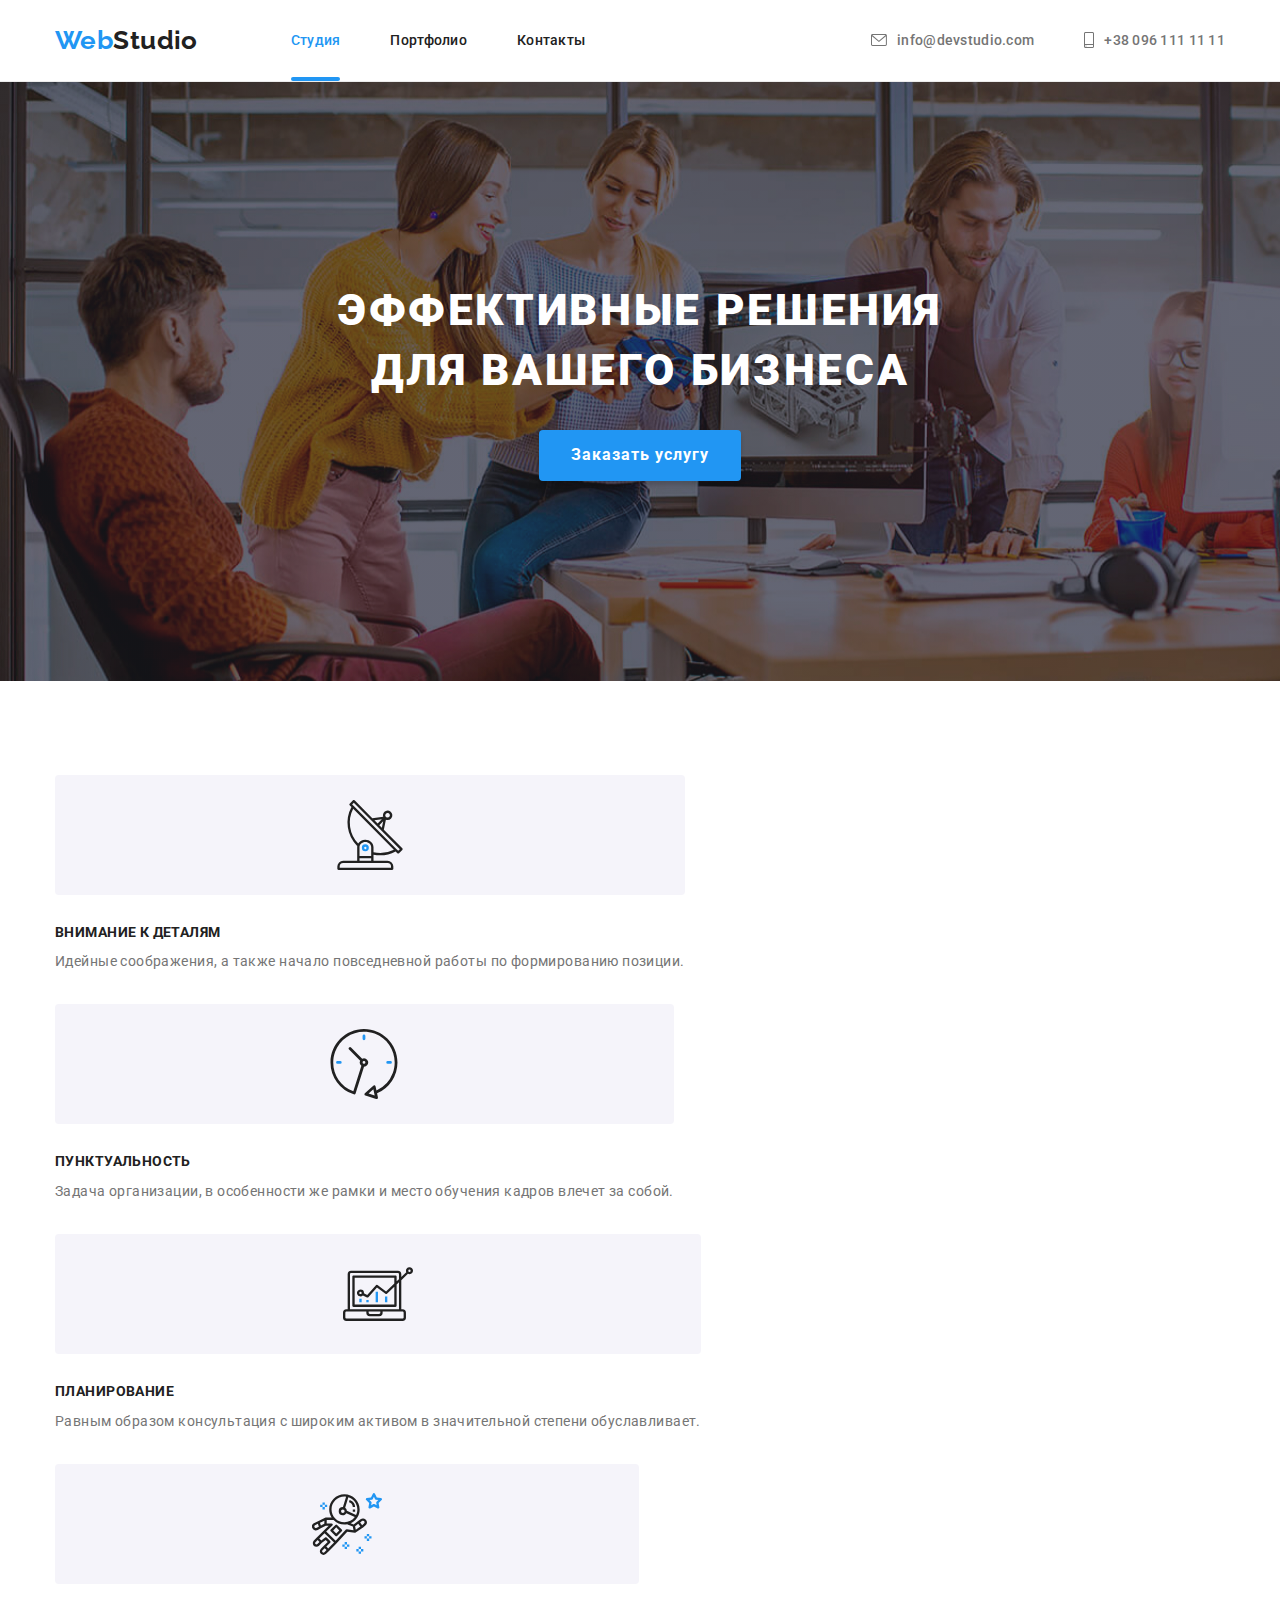
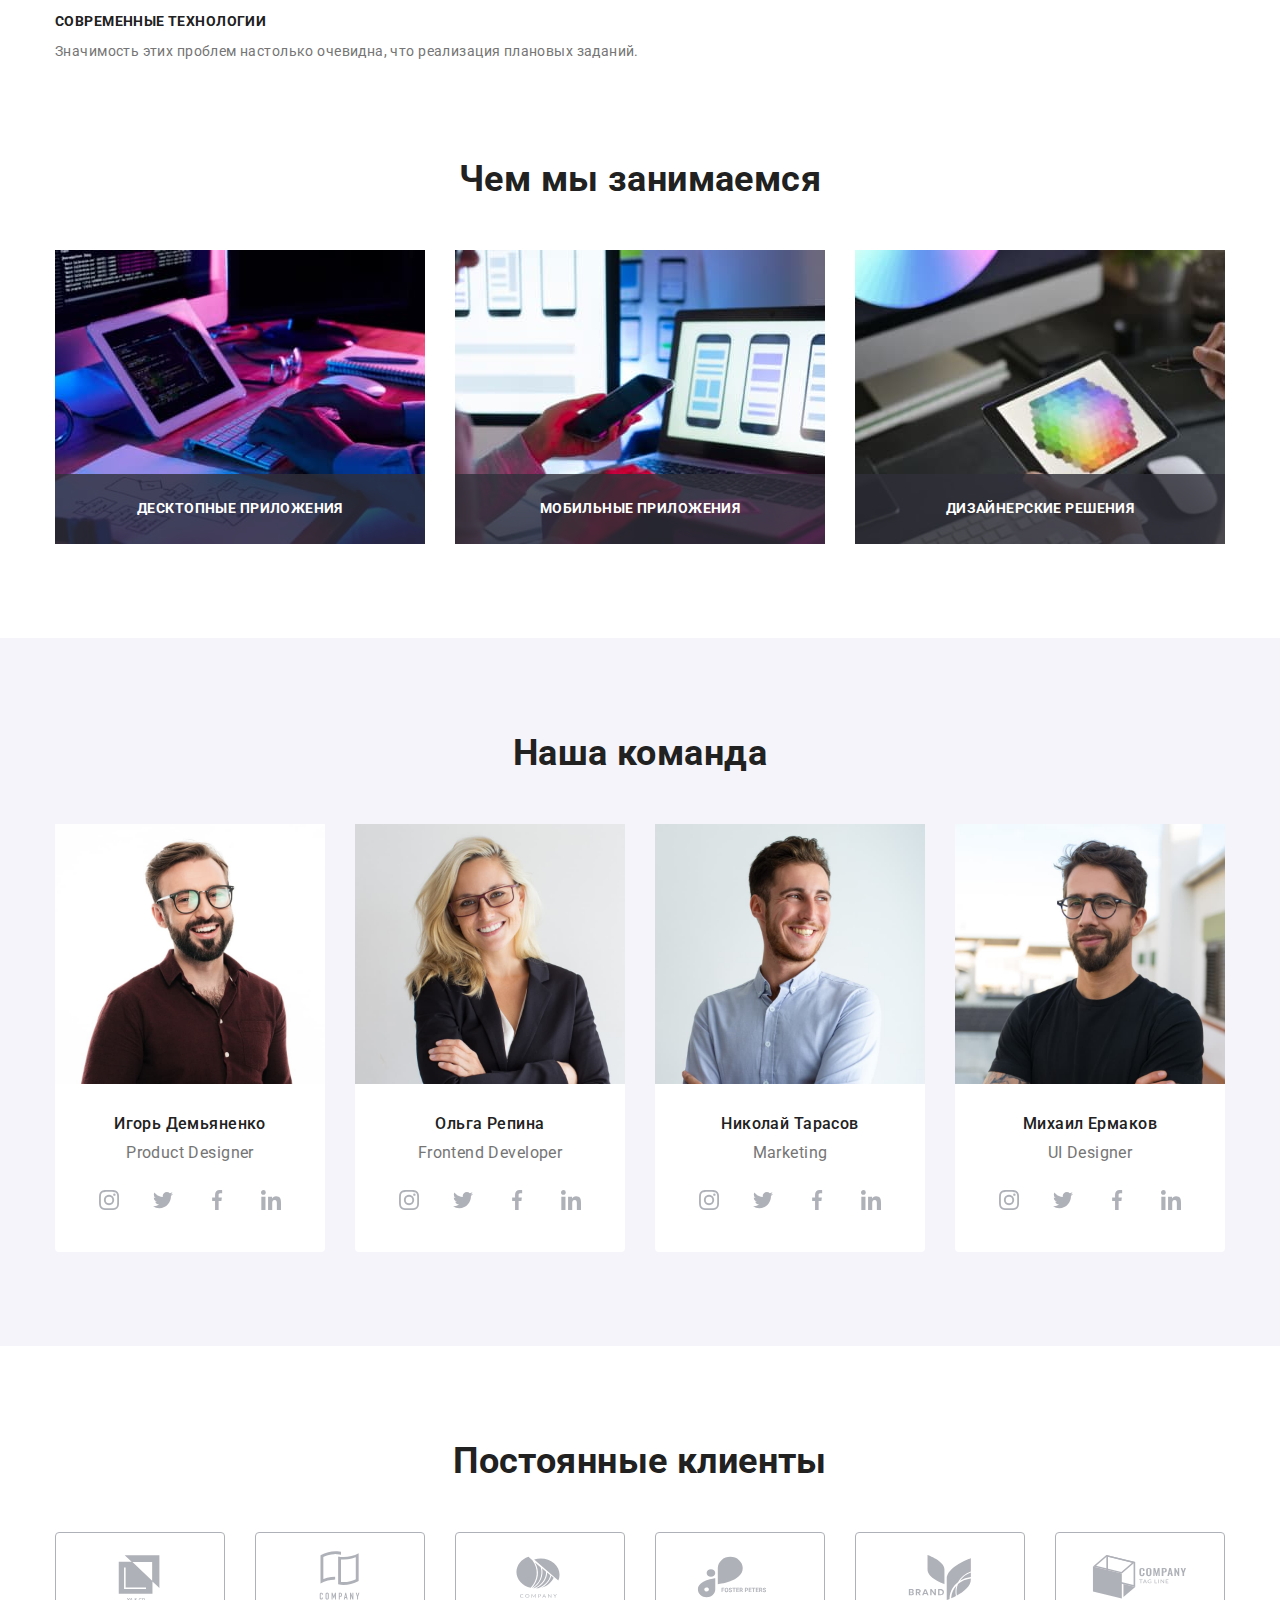
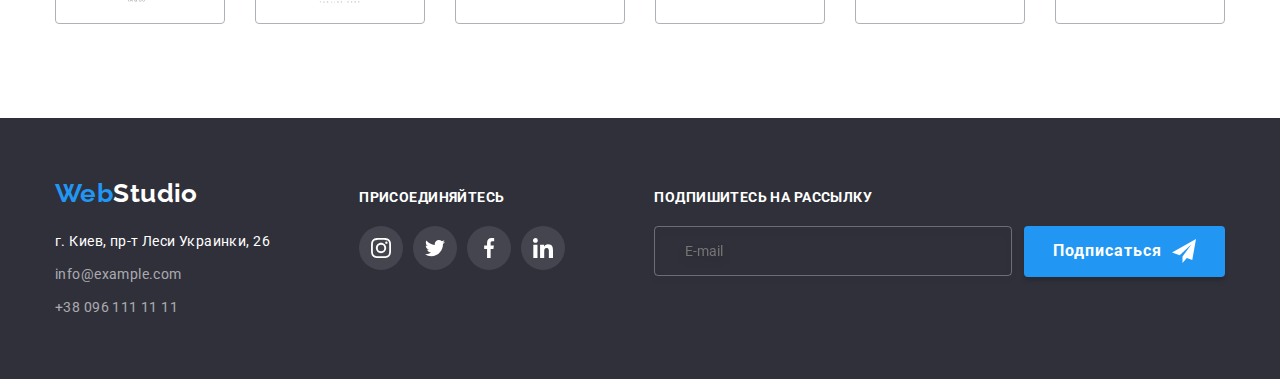
==== commit db74e94d: "add changes" ====
--- a/index.html
+++ b/index.html
@@ -91,26 +91,26 @@
 			<section class="benefits">
 				<div class="container">
 					<h2 class="visually-hidden">Преимущества</h2>
-					<ul class="benefits__list list">
-						<li class="benefits__item benefits__icon-antenna">
+					<ul class="benefits__list card-set list">
+						<li class="benefits__item card-set__item benefits__icon-antenna">
 							<h3 class="benefits__title">Внимание к деталям</h3>
 							<p class="benefits__text">
 								Идейные соображения, а также начало повседневной работы по формированию позиции.
 							</p>
 						</li>
-						<li class="benefits__item benefits__icon-clock">
+						<li class="benefits__item card-set__item benefits__icon-clock">
 							<h3 class="benefits__title">Пунктуальность</h3>
 							<p class="benefits__text">
 								Задача организации, в особенности же рамки и место обучения кадров влечет за собой.
 							</p>
 						</li>
-						<li class="benefits__item benefits__icon-diagram">
+						<li class="benefits__item card-set__item benefits__icon-diagram">
 							<h3 class="benefits__title">Планирование</h3>
 							<p class="benefits__text">
 								Равным образом консультация с широким активом в значительной степени обуславливает.
 							</p>
 						</li>
-						<li class="benefits__item benefits__icon-astronaut">
+						<li class="benefits__item card-set__item benefits__icon-astronaut">
 							<h3 class="benefits__title">Современные технологии</h3>
 							<p class="benefits__text">
 								Значимость этих проблем настолько очевидна, что реализация плановых заданий.
--- a/css/main.min.css
+++ b/css/main.min.css
@@ -1 +1 @@
-:root{--primary-text-color: #757575;--title-text-color: #212121;--secondary-title-color: #ffffff;--footer-text-color: rgba(255, 255, 255, 0.6);--background-color: #ffffff;--secondary-background-color: #f5f4fa;--third-background-color: #2f303a;--accent-color: #2196f3;--items: 4;--indent: 30px;--anim: 250ms cubic-bezier(0.4, 0, 0.2, 1)}.visually-hidden{position:absolute;width:1px;height:1px;margin:-1px;border:0;padding:0;white-space:nowrap;-webkit-clip-path:inset(100%);clip-path:inset(100%);clip:rect(0 0 0 0);overflow:hidden}.portfolio,.team,.clients,.benefits{padding-top:94px;padding-bottom:94px}body{background-color:var(--background-color);color:var(--primary-text-color);font-size:14px;font-family:"Roboto",sans-serif;letter-spacing:.03em}h1,h2,h3,p{margin-top:0;margin-bottom:0}.link{text-decoration:none}.list,.footer-list{margin:0;padding:0;list-style:none}img{display:block;max-width:100%;height:auto}.job__title,.team__title,.clients__title{margin-bottom:50px}.button{display:inline-block;border:none;border-radius:4px;padding:10px 32px;min-width:200px;font-family:inherit;color:var(--secondary-title-color);background-color:var(--accent-color);-webkit-box-shadow:0px 4px 4px rgba(0,0,0,.15);box-shadow:0px 4px 4px rgba(0,0,0,.15);cursor:pointer;font-weight:700;font-size:16px;line-height:1.88;-webkit-box-align:center;-ms-flex-align:center;align-items:center;text-align:center;letter-spacing:.06em}.contacts-list{display:-webkit-box;display:-ms-flexbox;display:flex;margin-left:auto}.contacts-list__item:not(:last-child){margin-right:50px}.contacts-list__link{display:-webkit-box;display:-ms-flexbox;display:flex;-webkit-box-align:center;-ms-flex-align:center;align-items:center;padding-top:32px;padding-bottom:32px;font-weight:500;line-height:1.2;letter-spacing:.02em;color:var(--primary-text-color);-webkit-transition:color var(--anim);transition:color var(--anim)}.contacts-list__link:hover,.contacts-list__link:focus{color:var(--accent-color)}.contacts-list__icon-mail{margin-right:10px;width:16px;height:12px;fill:currentColor}.contacts-list__icon-phone{margin-right:10px;width:10px;height:16px;fill:currentColor}.card-set{display:-webkit-box;display:-ms-flexbox;display:flex;-ms-flex-wrap:wrap;flex-wrap:wrap;gap:var(--indent)}.card-set__item{-ms-flex-preferred-size:calc((100% - (var(--indent))*var(--items) - 1)/var(--items));flex-basis:calc((100% - (var(--indent))*var(--items) - 1)/var(--items))}.container{margin-left:auto;margin-right:auto;padding-left:15px;padding-right:15px;width:1200px}.logo{color:var(--title-text-color);font-family:"Raleway",sans-serif;font-weight:700;font-size:26px;line-height:1.2}.logo__accent{color:var(--accent-color)}.networks-list{display:-webkit-box;display:-ms-flexbox;display:flex;-webkit-box-pack:center;-ms-flex-pack:center;justify-content:center;gap:10px}.networks-list__link{display:-webkit-box;display:-ms-flexbox;display:flex;-webkit-box-align:center;-ms-flex-align:center;align-items:center;-webkit-box-pack:center;-ms-flex-pack:center;justify-content:center;border-radius:50%;width:44px;height:44px;color:#afb1b8;-webkit-transition:color var(--anim),background-color var(--anim);transition:color var(--anim),background-color var(--anim)}.networks-list__link:hover,.networks-list__link:focus{background-color:var(--accent-color);color:#fff}.networks-list__icon{fill:currentColor}.projects-overlay{position:absolute;width:100%;height:294px;top:0;left:0;-webkit-transform:translateY(100%);transform:translateY(100%);background-color:rgba(33,150,243,.9);-webkit-transition:-webkit-transform var(--anim);transition:-webkit-transform var(--anim);transition:transform var(--anim);transition:transform var(--anim), -webkit-transform var(--anim)}.projects-link:hover .projects-overlay{-webkit-transform:translateY(0);transform:translateY(0)}.overlay-text{display:block;padding-top:63px;padding-right:24px;padding-bottom:63px;padding-left:24px;font-size:18px;line-height:1.56;letter-spacing:.03em;color:#fff}.section-title{color:var(--title-text-color);font-size:36px;line-height:1.17;text-align:center}.section{padding-top:94px;padding-bottom:94px}.backdrop{position:fixed;top:0;left:0;width:100%;height:100%;opacity:1;visibility:visible;pointer-events:initial;background-color:rgba(0,0,0,.2);-webkit-transition:opacity var(--anim),visibility var(--anim);transition:opacity var(--anim),visibility var(--anim)}.backdrop.is-hidden{opacity:0;pointer-events:none;visibility:hidden}.modal{position:absolute;top:50%;left:50%;-webkit-transform:translate(-50%, -50%);transform:translate(-50%, -50%);width:528px;height:581px;background-color:var(--background-color);-webkit-box-shadow:0px 1px 3px rgba(0,0,0,.12),0px 1px 1px rgba(0,0,0,.14),0px 2px 1px rgba(0,0,0,.2);box-shadow:0px 1px 3px rgba(0,0,0,.12),0px 1px 1px rgba(0,0,0,.14),0px 2px 1px rgba(0,0,0,.2);border-radius:4px}.modal-close-btn{position:absolute;display:-webkit-box;display:-ms-flexbox;display:flex;-webkit-box-align:center;-ms-flex-align:center;align-items:center;-webkit-box-pack:center;-ms-flex-pack:center;justify-content:center;width:30px;height:30px;border-radius:50%;border:0;padding:0;right:8px;top:8px;background-color:rgba(0,0,0,0);border:1px solid rgba(0,0,0,.1);cursor:pointer;-webkit-transition:fill var(--anim);transition:fill var(--anim)}.modal-close-btn:hover,.modal-close-btn:focus+.btn-close-icon{fill:var(--accent-color)}.form-register{display:-webkit-box;display:-ms-flexbox;display:flex;-webkit-box-orient:vertical;-webkit-box-direction:normal;-ms-flex-direction:column;flex-direction:column;padding:40px}.form-box{margin-bottom:20px}.form-title{margin-bottom:15px;margin-top:0;font-size:20px;line-height:1.15;text-align:center;color:var(--title-text-color)}.form-label{position:relative;display:block;margin-bottom:10px}.form-text{display:block;margin-bottom:4px;font-size:12px;line-height:1.16;letter-spacing:.01em;color:var(--primary-text-color)}.form-input{display:block;width:100%;height:40px;border:1px solid rgba(33,33,33,.2);border-radius:4px;padding-left:35px;cursor:pointer;-webkit-transition:border var(--anim);transition:border var(--anim)}.icon-input{position:absolute;top:50%;left:12px;-webkit-transition:fill var(--anim);transition:fill var(--anim)}.form-input:focus+.icon-input{fill:var(--accent-color)}.form-input:focus,.form-label textarea:focus{outline:none;border:1px solid var(--accent-color)}.textarea{display:block;width:100%;height:120px;border:1px solid rgba(33,33,33,.2);border-radius:4px;padding:12px 16px;resize:none;cursor:pointer;-webkit-transition:border var(--anim);transition:border var(--anim)}.form-label textarea::-webkit-input-placeholder{font-size:12px;line-height:1.16;letter-spacing:.01em;color:rgba(117,117,117,.5)}.form-label textarea::-moz-placeholder{font-size:12px;line-height:1.16;letter-spacing:.01em;color:rgba(117,117,117,.5)}.form-label textarea:-ms-input-placeholder{font-size:12px;line-height:1.16;letter-spacing:.01em;color:rgba(117,117,117,.5)}.form-label textarea::-ms-input-placeholder{font-size:12px;line-height:1.16;letter-spacing:.01em;color:rgba(117,117,117,.5)}.form-label textarea::placeholder{font-size:12px;line-height:1.16;letter-spacing:.01em;color:rgba(117,117,117,.5)}.form-checkbox{display:-webkit-box;display:-ms-flexbox;display:flex;-webkit-box-align:center;-ms-flex-align:center;align-items:center;-webkit-box-pack:center;-ms-flex-pack:center;justify-content:center;gap:7px;margin-bottom:30px}.custom-checkbox{display:-webkit-inline-box;display:-ms-inline-flexbox;display:inline-flex;-webkit-box-align:center;-ms-flex-align:center;align-items:center;-webkit-box-pack:center;-ms-flex-pack:center;justify-content:center;width:16px;height:15px;border:2px solid var(--title-text-color);border-radius:2px;cursor:pointer;-webkit-transition:background-color var(--anim),border-color var(--anim);transition:background-color var(--anim),border-color var(--anim)}.checkbox-icon{fill:#fff}.form-checkbox-input:checked+.custom-checkbox{background-color:var(--accent-color);border-color:var(--accent-color)}.checkbox-agreement{font-weight:400;font-size:14px;line-height:1.71;color:var(--primary-text-color);-webkit-user-select:none;-moz-user-select:none;-ms-user-select:none;user-select:none}.agreement-text{color:var(--accent-color)}.button-submit{display:block;border:none;border-radius:4px;padding:10px 55px;margin:0 auto;min-width:200px;font-family:inherit;cursor:pointer;font-weight:700;font-size:16px;line-height:1.88;-webkit-box-align:center;-ms-flex-align:center;align-items:center;text-align:center;letter-spacing:.06em;color:var(--secondary-title-color);background-color:var(--accent-color);-webkit-box-shadow:0px 4px 4px rgba(0,0,0,.15);box-shadow:0px 4px 4px rgba(0,0,0,.15)}.benefits__list{display:-webkit-box;display:-ms-flexbox;display:flex;-webkit-box-align:center;-ms-flex-align:center;align-items:center;-webkit-box-pack:center;-ms-flex-pack:center;justify-content:center}.benefits__item:not(:last-child){margin-right:30px}.benefits__item::before{display:block;content:"";background-position:center;background-repeat:no-repeat;margin-bottom:30px;height:120px;background-color:#f5f4fa;border-radius:4px}.benefits__item.benefits__icon-antenna::before{background-image:url(../images/icons/antenna.svg)}.benefits__item.benefits__icon-clock::before{background-image:url(../images/icons/clock.svg)}.benefits__item.benefits__icon-diagram::before{background-image:url(../images/icons/diagram.svg)}.benefits__item.benefits__icon-astronaut::before{background-image:url(../images/icons/astronaut.svg)}.benefits__title{margin-bottom:10px;color:var(--title-text-color);font-size:14px;line-height:1.14;text-transform:uppercase}.benefits__text{line-height:1.71}.clients__list{--items: 6}.clients__link{display:-webkit-box;display:-ms-flexbox;display:flex;-webkit-box-align:center;-ms-flex-align:center;align-items:center;-webkit-box-pack:center;-ms-flex-pack:center;justify-content:center;width:170px;height:92px;border:1px solid #afb1b8;border-radius:4px;color:#afb1b8;-webkit-transition:color var(--anim),border-color var(--anim);transition:color var(--anim),border-color var(--anim)}.clients__link:hover,.clients__link:focus{border:1px solid var(--accent-color);color:var(--accent-color)}.clients__icon{fill:currentColor}.footer{padding:60px 0;background-color:var(--third-background-color)}.footer-container{display:-webkit-box;display:-ms-flexbox;display:flex;-webkit-box-align:baseline;-ms-flex-align:baseline;align-items:baseline;-webkit-box-pack:justify;-ms-flex-pack:justify;justify-content:space-between}.social-container{display:inline-block}.footer .logo{display:block;margin-bottom:20px;color:var(--secondary-title-color)}.footer-list-item:not(:last-child){margin-bottom:9px}.address.map{font-style:normal;line-height:1.71;color:var(--secondary-title-color)}.address-contact{font-style:normal;line-height:1.71;color:var(--footer-text-color);-webkit-transition:color var(--anim);transition:color var(--anim)}.address-contact:hover,.address-contact:focus{color:var(--accent-color)}.footer-title{margin-bottom:20px;font-weight:700;line-height:1.14;text-transform:uppercase;color:var(--secondary-title-color)}.footer-social-link{display:-webkit-box;display:-ms-flexbox;display:flex;-webkit-box-align:center;-ms-flex-align:center;align-items:center;-webkit-box-pack:center;-ms-flex-pack:center;justify-content:center;width:44px;height:44px;border-radius:50%;background-color:rgba(255,255,255,.1);color:var(--secondary-title-color);-webkit-transition:background-color var(--anim);transition:background-color var(--anim)}.footer-social-link:hover,.footer-social-link:focus{background-color:var(--accent-color)}.footer-social-icon{fill:currentColor}.footer-form-title{display:block;margin-bottom:20px;font-weight:700;line-height:1.14;text-transform:uppercase;color:var(--secondary-title-color)}.footer-form-box{display:-webkit-box;display:-ms-flexbox;display:flex;-webkit-box-align:center;-ms-flex-align:center;align-items:center;-webkit-box-pack:center;-ms-flex-pack:center;justify-content:center}.footer-input{padding-left:30px;background-color:inherit;width:358px;height:50px;color:var(--secondary-title-color);border:1px solid rgba(255,255,255,.3);-webkit-filter:drop-shadow(0px 4px 4px rgba(0, 0, 0, 0.15));filter:drop-shadow(0px 4px 4px rgba(0, 0, 0, 0.15));border-radius:4px}.footer-button-submit{display:-webkit-inline-box;display:-ms-inline-flexbox;display:inline-flex;-webkit-box-align:center;-ms-flex-align:center;align-items:center;text-align:center;margin-left:12px;padding:10px 29px;border-radius:4px;min-width:200px;border:none;cursor:pointer;font-family:inherit;font-weight:700;font-size:16px;line-height:1.88;letter-spacing:.06em;color:var(--secondary-title-color);background-color:var(--accent-color);-webkit-box-shadow:0px 4px 4px rgba(0,0,0,.15);box-shadow:0px 4px 4px rgba(0,0,0,.15)}.icon-send{margin-left:10px;fill:currentColor}.header__container{display:-webkit-box;display:-ms-flexbox;display:flex;-webkit-box-align:center;-ms-flex-align:center;align-items:center}.header{background-color:var(--background-color);outline:1px solid #ececec}.nav{display:-webkit-box;display:-ms-flexbox;display:flex;-webkit-box-align:center;-ms-flex-align:center;align-items:center}.nav__list{display:-webkit-box;display:-ms-flexbox;display:flex;margin-left:93px}.nav__item:not(:last-child){margin-right:50px}.nav__link{display:block;padding-top:32px;padding-bottom:32px;color:var(--title-text-color);font-weight:500;line-height:1.2;letter-spacing:.02em;-webkit-transition:color var(--anim);transition:color var(--anim)}.nav__link:hover,.nav__link:focus{color:var(--accent-color)}.nav__link--current{position:relative;display:-webkit-box;display:-ms-flexbox;display:flex;-webkit-box-align:center;-ms-flex-align:center;align-items:center;color:var(--accent-color)}.nav__link--current::before{content:"";position:absolute;display:inline-block;left:0;bottom:0;width:100%;height:4px;background-color:var(--accent-color);border-radius:2px}.hero{max-width:1600px;margin-left:auto;margin-right:auto;background-size:cover;background-repeat:no-repeat;background-image:-webkit-gradient(linear, left top, right top, from(rgba(47, 48, 58, 0.4)), to(rgba(47, 48, 58, 0.4))),url("../images/hero/Img.jpg");background-image:linear-gradient(to right, rgba(47, 48, 58, 0.4), rgba(47, 48, 58, 0.4)),url("../images/hero/Img.jpg");padding:200px 0;background-color:var(--third-background-color);text-align:center}.hero__title{margin-bottom:30px;margin-left:auto;margin-right:auto;width:696px;color:var(--secondary-title-color);font-weight:900;font-size:44px;line-height:1.36;text-align:center;letter-spacing:.06em;text-transform:uppercase}.job{padding-top:0;padding-bottom:94px}.job__list{--items: 3}.job__card{position:relative;z-index:-1}.job__lable{position:absolute;display:-webkit-box;display:-ms-flexbox;display:flex;-webkit-box-align:center;-ms-flex-align:center;align-items:center;-webkit-box-pack:center;-ms-flex-pack:center;justify-content:center;bottom:0px;padding-top:27px;padding-bottom:27px;width:100%;font-weight:700;line-height:1.14;text-transform:uppercase;background-color:rgba(47,48,58,.8);color:var(--secondary-title-color)}.team{background-color:var(--secondary-background-color)}.team__item{text-align:center}.team__card{background-color:var(--secondary-title-color);-webkit-box-shadow:0px 1px 3px rgba(0,0,0,.12),0px 1px 1px rgba(0,0,0,.14),px 2px 1px rgba(0,0,0,.2);box-shadow:0px 1px 3px rgba(0,0,0,.12),0px 1px 1px rgba(0,0,0,.14),px 2px 1px rgba(0,0,0,.2);border-radius:0px 0px 4px 4px}.team__content{padding:30px 0}.team__member{margin-bottom:10px;font-weight:500;font-size:16px;line-height:1.19;color:var(--title-text-color)}.team__position{margin-bottom:16px;font-size:16px;line-height:1.19}.portfolio-list{display:-webkit-box;display:-ms-flexbox;display:flex;margin-bottom:50px;-webkit-box-pack:center;-ms-flex-pack:center;justify-content:center}.button-list-item:not(:last-child){margin-right:8px}.button-list{padding:6px 22px;border:none;border-radius:4px;cursor:pointer;font-family:inherit;font-weight:500;font-size:16px;line-height:1.62;-webkit-transition:color var(--anim),background-color var(--anim),-webkit-box-shadow var(--anim);transition:color var(--anim),background-color var(--anim),-webkit-box-shadow var(--anim);transition:color var(--anim),background-color var(--anim),box-shadow var(--anim);transition:color var(--anim),background-color var(--anim),box-shadow var(--anim),-webkit-box-shadow var(--anim)}.button-list:hover,.button-list:focus{color:var(--secondary-title-color);background-color:var(--accent-color);-webkit-box-shadow:0px 3px 1px rgba(0,0,0,.1),0px 1px 2px rgba(0,0,0,.08),0px 2px 2px rgba(0,0,0,.12);box-shadow:0px 3px 1px rgba(0,0,0,.1),0px 1px 2px rgba(0,0,0,.08),0px 2px 2px rgba(0,0,0,.12)}.button-list.active{background-color:var(--accent-color);color:var(--secondary-title-color)}.projects-title{margin-bottom:4px;font-size:18px;line-height:2;letter-spacing:.06em;color:var(--title-text-color)}.projects-text{font-size:16px;line-height:1.88;color:var(--primary-text-color)}.projects-list{--items: 3}.projects-list-item{border:1px solid #eee}.img-content{padding:20px 24px}.projects-link{display:block;-webkit-transition:-webkit-box-shadow var(--anim);transition:-webkit-box-shadow var(--anim);transition:box-shadow var(--anim);transition:box-shadow var(--anim), -webkit-box-shadow var(--anim)}.projects-link:hover,.projects-link:focus{-webkit-box-shadow:0px 1px 1px rgba(0,0,0,.12),0px 4px 4px rgba(0,0,0,.06),1px 4px 6px rgba(0,0,0,.16);box-shadow:0px 1px 1px rgba(0,0,0,.12),0px 4px 4px rgba(0,0,0,.06),1px 4px 6px rgba(0,0,0,.16)}.img-card{position:relative;overflow:hidden}/*# sourceMappingURL=main.min.css.map */+:root{--primary-text-color: #757575;--title-text-color: #212121;--secondary-title-color: #ffffff;--footer-text-color: rgba(255, 255, 255, 0.6);--background-color: #ffffff;--secondary-background-color: #f5f4fa;--third-background-color: #2f303a;--accent-color: #2196f3;--items: 4;--indent: 30px;--anim: 250ms cubic-bezier(0.4, 0, 0.2, 1)}.visually-hidden{position:absolute;width:1px;height:1px;margin:-1px;border:0;padding:0;white-space:nowrap;-webkit-clip-path:inset(100%);clip-path:inset(100%);clip:rect(0 0 0 0);overflow:hidden}.portfolio,.team,.clients,.benefits{padding-top:94px;padding-bottom:94px}body{background-color:var(--background-color);color:var(--primary-text-color);font-size:14px;font-family:"Roboto",sans-serif;letter-spacing:.03em}h1,h2,h3,p{margin-top:0;margin-bottom:0}.link{text-decoration:none}.list,.footer-list{margin:0;padding:0;list-style:none}img{display:block;max-width:100%;height:auto}.job__title,.team__title,.clients__title{margin-bottom:50px}.button{display:inline-block;border:none;border-radius:4px;padding:10px 32px;min-width:200px;font-family:inherit;color:var(--secondary-title-color);background-color:var(--accent-color);-webkit-box-shadow:0px 4px 4px rgba(0,0,0,.15);box-shadow:0px 4px 4px rgba(0,0,0,.15);cursor:pointer;font-weight:700;font-size:16px;line-height:1.88;-webkit-box-align:center;-ms-flex-align:center;align-items:center;text-align:center;letter-spacing:.06em}.contacts-list{display:-webkit-box;display:-ms-flexbox;display:flex;margin-left:auto}.contacts-list__item:not(:last-child){margin-right:50px}.contacts-list__link{display:-webkit-box;display:-ms-flexbox;display:flex;-webkit-box-align:center;-ms-flex-align:center;align-items:center;padding-top:32px;padding-bottom:32px;font-weight:500;line-height:1.2;letter-spacing:.02em;color:var(--primary-text-color);-webkit-transition:color var(--anim);transition:color var(--anim)}.contacts-list__link:hover,.contacts-list__link:focus{color:var(--accent-color)}.contacts-list__icon-mail{margin-right:10px;width:16px;height:12px;fill:currentColor}.contacts-list__icon-phone{margin-right:10px;width:10px;height:16px;fill:currentColor}.card-set{display:-webkit-box;display:-ms-flexbox;display:flex;-ms-flex-wrap:wrap;flex-wrap:wrap;gap:var(--indent)}.card-set__item{-ms-flex-preferred-size:calc((100% - (var(--indent))*var(--items) - 1)/var(--items));flex-basis:calc((100% - (var(--indent))*var(--items) - 1)/var(--items))}.container{margin-left:auto;margin-right:auto;padding-left:15px;padding-right:15px;width:1200px}.logo{color:var(--title-text-color);font-family:"Raleway",sans-serif;font-weight:700;font-size:26px;line-height:1.2}.logo__accent{color:var(--accent-color)}.networks-list{display:-webkit-box;display:-ms-flexbox;display:flex;-webkit-box-pack:center;-ms-flex-pack:center;justify-content:center;gap:10px}.networks-list__link{display:-webkit-box;display:-ms-flexbox;display:flex;-webkit-box-align:center;-ms-flex-align:center;align-items:center;-webkit-box-pack:center;-ms-flex-pack:center;justify-content:center;border-radius:50%;width:44px;height:44px;color:#afb1b8;-webkit-transition:color var(--anim),background-color var(--anim);transition:color var(--anim),background-color var(--anim)}.networks-list__link:hover,.networks-list__link:focus{background-color:var(--accent-color);color:#fff}.networks-list__icon{fill:currentColor}.projects-overlay{position:absolute;width:100%;height:294px;top:0;left:0;-webkit-transform:translateY(100%);transform:translateY(100%);background-color:rgba(33,150,243,.9);-webkit-transition:-webkit-transform var(--anim);transition:-webkit-transform var(--anim);transition:transform var(--anim);transition:transform var(--anim), -webkit-transform var(--anim)}.projects-link:hover .projects-overlay{-webkit-transform:translateY(0);transform:translateY(0)}.overlay-text{display:block;padding-top:63px;padding-right:24px;padding-bottom:63px;padding-left:24px;font-size:18px;line-height:1.56;letter-spacing:.03em;color:#fff}.section-title{color:var(--title-text-color);font-size:36px;line-height:1.17;text-align:center}.section{padding-top:94px;padding-bottom:94px}.backdrop{position:fixed;top:0;left:0;width:100%;height:100%;opacity:1;visibility:visible;pointer-events:initial;background-color:rgba(0,0,0,.2);-webkit-transition:opacity var(--anim),visibility var(--anim);transition:opacity var(--anim),visibility var(--anim)}.backdrop.is-hidden{opacity:0;pointer-events:none;visibility:hidden}.modal{position:absolute;top:50%;left:50%;-webkit-transform:translate(-50%, -50%);transform:translate(-50%, -50%);width:528px;height:581px;background-color:var(--background-color);-webkit-box-shadow:0px 1px 3px rgba(0,0,0,.12),0px 1px 1px rgba(0,0,0,.14),0px 2px 1px rgba(0,0,0,.2);box-shadow:0px 1px 3px rgba(0,0,0,.12),0px 1px 1px rgba(0,0,0,.14),0px 2px 1px rgba(0,0,0,.2);border-radius:4px}.modal-close-btn{position:absolute;display:-webkit-box;display:-ms-flexbox;display:flex;-webkit-box-align:center;-ms-flex-align:center;align-items:center;-webkit-box-pack:center;-ms-flex-pack:center;justify-content:center;width:30px;height:30px;border-radius:50%;border:0;padding:0;right:8px;top:8px;background-color:rgba(0,0,0,0);border:1px solid rgba(0,0,0,.1);cursor:pointer;-webkit-transition:fill var(--anim);transition:fill var(--anim)}.modal-close-btn:hover,.modal-close-btn:focus+.btn-close-icon{fill:var(--accent-color)}.form-register{display:-webkit-box;display:-ms-flexbox;display:flex;-webkit-box-orient:vertical;-webkit-box-direction:normal;-ms-flex-direction:column;flex-direction:column;padding:40px}.form-box{margin-bottom:20px}.form-title{margin-bottom:15px;margin-top:0;font-size:20px;line-height:1.15;text-align:center;color:var(--title-text-color)}.form-label{position:relative;display:block;margin-bottom:10px}.form-text{display:block;margin-bottom:4px;font-size:12px;line-height:1.16;letter-spacing:.01em;color:var(--primary-text-color)}.form-input{display:block;width:100%;height:40px;border:1px solid rgba(33,33,33,.2);border-radius:4px;padding-left:35px;cursor:pointer;-webkit-transition:border var(--anim);transition:border var(--anim)}.icon-input{position:absolute;top:50%;left:12px;-webkit-transition:fill var(--anim);transition:fill var(--anim)}.form-input:focus+.icon-input{fill:var(--accent-color)}.form-input:focus,.form-label textarea:focus{outline:none;border:1px solid var(--accent-color)}.textarea{display:block;width:100%;height:120px;border:1px solid rgba(33,33,33,.2);border-radius:4px;padding:12px 16px;resize:none;cursor:pointer;-webkit-transition:border var(--anim);transition:border var(--anim)}.form-label textarea::-webkit-input-placeholder{font-size:12px;line-height:1.16;letter-spacing:.01em;color:rgba(117,117,117,.5)}.form-label textarea::-moz-placeholder{font-size:12px;line-height:1.16;letter-spacing:.01em;color:rgba(117,117,117,.5)}.form-label textarea:-ms-input-placeholder{font-size:12px;line-height:1.16;letter-spacing:.01em;color:rgba(117,117,117,.5)}.form-label textarea::-ms-input-placeholder{font-size:12px;line-height:1.16;letter-spacing:.01em;color:rgba(117,117,117,.5)}.form-label textarea::placeholder{font-size:12px;line-height:1.16;letter-spacing:.01em;color:rgba(117,117,117,.5)}.form-checkbox{display:-webkit-box;display:-ms-flexbox;display:flex;-webkit-box-align:center;-ms-flex-align:center;align-items:center;-webkit-box-pack:center;-ms-flex-pack:center;justify-content:center;gap:7px;margin-bottom:30px}.custom-checkbox{display:-webkit-inline-box;display:-ms-inline-flexbox;display:inline-flex;-webkit-box-align:center;-ms-flex-align:center;align-items:center;-webkit-box-pack:center;-ms-flex-pack:center;justify-content:center;width:16px;height:15px;border:2px solid var(--title-text-color);border-radius:2px;cursor:pointer;-webkit-transition:background-color var(--anim),border-color var(--anim);transition:background-color var(--anim),border-color var(--anim)}.checkbox-icon{fill:#fff}.form-checkbox-input:checked+.custom-checkbox{background-color:var(--accent-color);border-color:var(--accent-color)}.checkbox-agreement{font-weight:400;font-size:14px;line-height:1.71;color:var(--primary-text-color);-webkit-user-select:none;-moz-user-select:none;-ms-user-select:none;user-select:none}.agreement-text{color:var(--accent-color)}.button-submit{display:block;border:none;border-radius:4px;padding:10px 55px;margin:0 auto;min-width:200px;font-family:inherit;cursor:pointer;font-weight:700;font-size:16px;line-height:1.88;-webkit-box-align:center;-ms-flex-align:center;align-items:center;text-align:center;letter-spacing:.06em;color:var(--secondary-title-color);background-color:var(--accent-color);-webkit-box-shadow:0px 4px 4px rgba(0,0,0,.15);box-shadow:0px 4px 4px rgba(0,0,0,.15)}.benefits__item::before{display:block;content:"";background-position:center;background-repeat:no-repeat;margin-bottom:30px;height:120px;background-color:#f5f4fa;border-radius:4px}.benefits__item.benefits__icon-antenna::before{background-image:url(../images/icons/antenna.svg)}.benefits__item.benefits__icon-clock::before{background-image:url(../images/icons/clock.svg)}.benefits__item.benefits__icon-diagram::before{background-image:url(../images/icons/diagram.svg)}.benefits__item.benefits__icon-astronaut::before{background-image:url(../images/icons/astronaut.svg)}.benefits__title{margin-bottom:10px;color:var(--title-text-color);font-size:14px;line-height:1.14;text-transform:uppercase}.benefits__text{line-height:1.71}.clients__list{--items: 6}.clients__link{display:-webkit-box;display:-ms-flexbox;display:flex;-webkit-box-align:center;-ms-flex-align:center;align-items:center;-webkit-box-pack:center;-ms-flex-pack:center;justify-content:center;width:170px;height:92px;border:1px solid #afb1b8;border-radius:4px;color:#afb1b8;-webkit-transition:color var(--anim),border-color var(--anim);transition:color var(--anim),border-color var(--anim)}.clients__link:hover,.clients__link:focus{border:1px solid var(--accent-color);color:var(--accent-color)}.clients__icon{fill:currentColor}.footer{padding:60px 0;background-color:var(--third-background-color)}.footer-container{display:-webkit-box;display:-ms-flexbox;display:flex;-webkit-box-align:baseline;-ms-flex-align:baseline;align-items:baseline;-webkit-box-pack:justify;-ms-flex-pack:justify;justify-content:space-between}.social-container{display:inline-block}.footer .logo{display:block;margin-bottom:20px;color:var(--secondary-title-color)}.footer-list-item:not(:last-child){margin-bottom:9px}.address.map{font-style:normal;line-height:1.71;color:var(--secondary-title-color)}.address-contact{font-style:normal;line-height:1.71;color:var(--footer-text-color);-webkit-transition:color var(--anim);transition:color var(--anim)}.address-contact:hover,.address-contact:focus{color:var(--accent-color)}.footer-title{margin-bottom:20px;font-weight:700;line-height:1.14;text-transform:uppercase;color:var(--secondary-title-color)}.footer-social-link{display:-webkit-box;display:-ms-flexbox;display:flex;-webkit-box-align:center;-ms-flex-align:center;align-items:center;-webkit-box-pack:center;-ms-flex-pack:center;justify-content:center;width:44px;height:44px;border-radius:50%;background-color:rgba(255,255,255,.1);color:var(--secondary-title-color);-webkit-transition:background-color var(--anim);transition:background-color var(--anim)}.footer-social-link:hover,.footer-social-link:focus{background-color:var(--accent-color)}.footer-social-icon{fill:currentColor}.footer-form-title{display:block;margin-bottom:20px;font-weight:700;line-height:1.14;text-transform:uppercase;color:var(--secondary-title-color)}.footer-form-box{display:-webkit-box;display:-ms-flexbox;display:flex;-webkit-box-align:center;-ms-flex-align:center;align-items:center;-webkit-box-pack:center;-ms-flex-pack:center;justify-content:center}.footer-input{padding-left:30px;background-color:inherit;width:358px;height:50px;color:var(--secondary-title-color);border:1px solid rgba(255,255,255,.3);-webkit-filter:drop-shadow(0px 4px 4px rgba(0, 0, 0, 0.15));filter:drop-shadow(0px 4px 4px rgba(0, 0, 0, 0.15));border-radius:4px}.footer-button-submit{display:-webkit-inline-box;display:-ms-inline-flexbox;display:inline-flex;-webkit-box-align:center;-ms-flex-align:center;align-items:center;text-align:center;margin-left:12px;padding:10px 29px;border-radius:4px;min-width:200px;border:none;cursor:pointer;font-family:inherit;font-weight:700;font-size:16px;line-height:1.88;letter-spacing:.06em;color:var(--secondary-title-color);background-color:var(--accent-color);-webkit-box-shadow:0px 4px 4px rgba(0,0,0,.15);box-shadow:0px 4px 4px rgba(0,0,0,.15)}.icon-send{margin-left:10px;fill:currentColor}.header__container{display:-webkit-box;display:-ms-flexbox;display:flex;-webkit-box-align:center;-ms-flex-align:center;align-items:center}.header{background-color:var(--background-color);outline:1px solid #ececec}.nav{display:-webkit-box;display:-ms-flexbox;display:flex;-webkit-box-align:center;-ms-flex-align:center;align-items:center}.nav__list{display:-webkit-box;display:-ms-flexbox;display:flex;margin-left:93px}.nav__item:not(:last-child){margin-right:50px}.nav__link{display:block;padding-top:32px;padding-bottom:32px;color:var(--title-text-color);font-weight:500;line-height:1.2;letter-spacing:.02em;-webkit-transition:color var(--anim);transition:color var(--anim)}.nav__link:hover,.nav__link:focus{color:var(--accent-color)}.nav__link--current{position:relative;display:-webkit-box;display:-ms-flexbox;display:flex;-webkit-box-align:center;-ms-flex-align:center;align-items:center;color:var(--accent-color)}.nav__link--current::before{content:"";position:absolute;display:inline-block;left:0;bottom:0;width:100%;height:4px;background-color:var(--accent-color);border-radius:2px}.hero{max-width:1600px;margin-left:auto;margin-right:auto;background-size:cover;background-repeat:no-repeat;background-image:-webkit-gradient(linear, left top, right top, from(rgba(47, 48, 58, 0.4)), to(rgba(47, 48, 58, 0.4))),url("../images/hero/Img.jpg");background-image:linear-gradient(to right, rgba(47, 48, 58, 0.4), rgba(47, 48, 58, 0.4)),url("../images/hero/Img.jpg");padding:200px 0;background-color:var(--third-background-color);text-align:center}.hero__title{margin-bottom:30px;margin-left:auto;margin-right:auto;width:696px;color:var(--secondary-title-color);font-weight:900;font-size:44px;line-height:1.36;text-align:center;letter-spacing:.06em;text-transform:uppercase}.job{padding-top:0;padding-bottom:94px}.job__list{--items: 3}.job__card{position:relative;z-index:-1}.job__lable{position:absolute;display:-webkit-box;display:-ms-flexbox;display:flex;-webkit-box-align:center;-ms-flex-align:center;align-items:center;-webkit-box-pack:center;-ms-flex-pack:center;justify-content:center;bottom:0px;padding-top:27px;padding-bottom:27px;width:100%;font-weight:700;line-height:1.14;text-transform:uppercase;background-color:rgba(47,48,58,.8);color:var(--secondary-title-color)}.team{background-color:var(--secondary-background-color)}.team__item{text-align:center}.team__card{background-color:var(--secondary-title-color);-webkit-box-shadow:0px 1px 3px rgba(0,0,0,.12),0px 1px 1px rgba(0,0,0,.14),px 2px 1px rgba(0,0,0,.2);box-shadow:0px 1px 3px rgba(0,0,0,.12),0px 1px 1px rgba(0,0,0,.14),px 2px 1px rgba(0,0,0,.2);border-radius:0px 0px 4px 4px}.team__content{padding:30px 0}.team__member{margin-bottom:10px;font-weight:500;font-size:16px;line-height:1.19;color:var(--title-text-color)}.team__position{margin-bottom:16px;font-size:16px;line-height:1.19}.portfolio-list{display:-webkit-box;display:-ms-flexbox;display:flex;margin-bottom:50px;-webkit-box-pack:center;-ms-flex-pack:center;justify-content:center}.button-list-item:not(:last-child){margin-right:8px}.button-list{padding:6px 22px;border:none;border-radius:4px;cursor:pointer;font-family:inherit;font-weight:500;font-size:16px;line-height:1.62;-webkit-transition:color var(--anim),background-color var(--anim),-webkit-box-shadow var(--anim);transition:color var(--anim),background-color var(--anim),-webkit-box-shadow var(--anim);transition:color var(--anim),background-color var(--anim),box-shadow var(--anim);transition:color var(--anim),background-color var(--anim),box-shadow var(--anim),-webkit-box-shadow var(--anim)}.button-list:hover,.button-list:focus{color:var(--secondary-title-color);background-color:var(--accent-color);-webkit-box-shadow:0px 3px 1px rgba(0,0,0,.1),0px 1px 2px rgba(0,0,0,.08),0px 2px 2px rgba(0,0,0,.12);box-shadow:0px 3px 1px rgba(0,0,0,.1),0px 1px 2px rgba(0,0,0,.08),0px 2px 2px rgba(0,0,0,.12)}.button-list.active{background-color:var(--accent-color);color:var(--secondary-title-color)}.projects-title{margin-bottom:4px;font-size:18px;line-height:2;letter-spacing:.06em;color:var(--title-text-color)}.projects-text{font-size:16px;line-height:1.88;color:var(--primary-text-color)}.projects-list{--items: 3}.projects-list-item{border:1px solid #eee}.img-content{padding:20px 24px}.projects-link{display:block;-webkit-transition:-webkit-box-shadow var(--anim);transition:-webkit-box-shadow var(--anim);transition:box-shadow var(--anim);transition:box-shadow var(--anim), -webkit-box-shadow var(--anim)}.projects-link:hover,.projects-link:focus{-webkit-box-shadow:0px 1px 1px rgba(0,0,0,.12),0px 4px 4px rgba(0,0,0,.06),1px 4px 6px rgba(0,0,0,.16);box-shadow:0px 1px 1px rgba(0,0,0,.12),0px 4px 4px rgba(0,0,0,.06),1px 4px 6px rgba(0,0,0,.16)}.img-card{position:relative;overflow:hidden}/*# sourceMappingURL=main.min.css.map */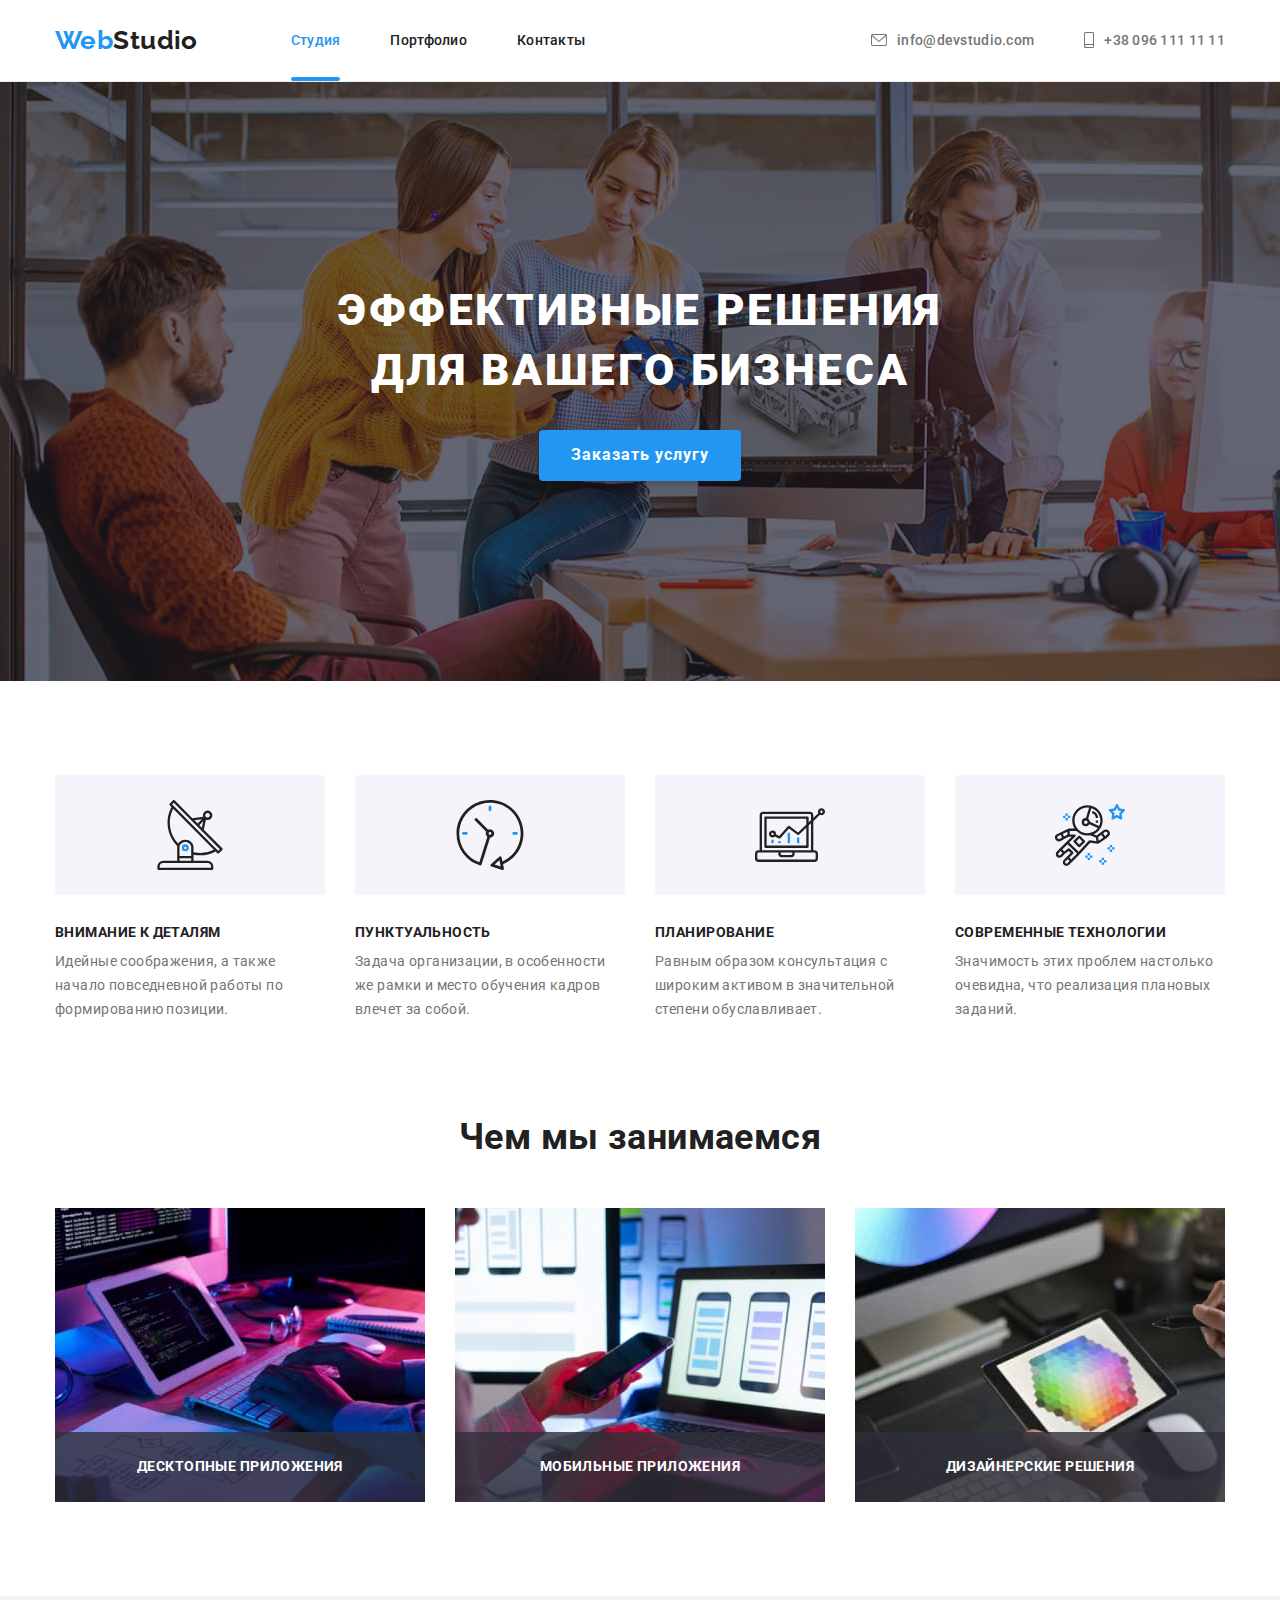
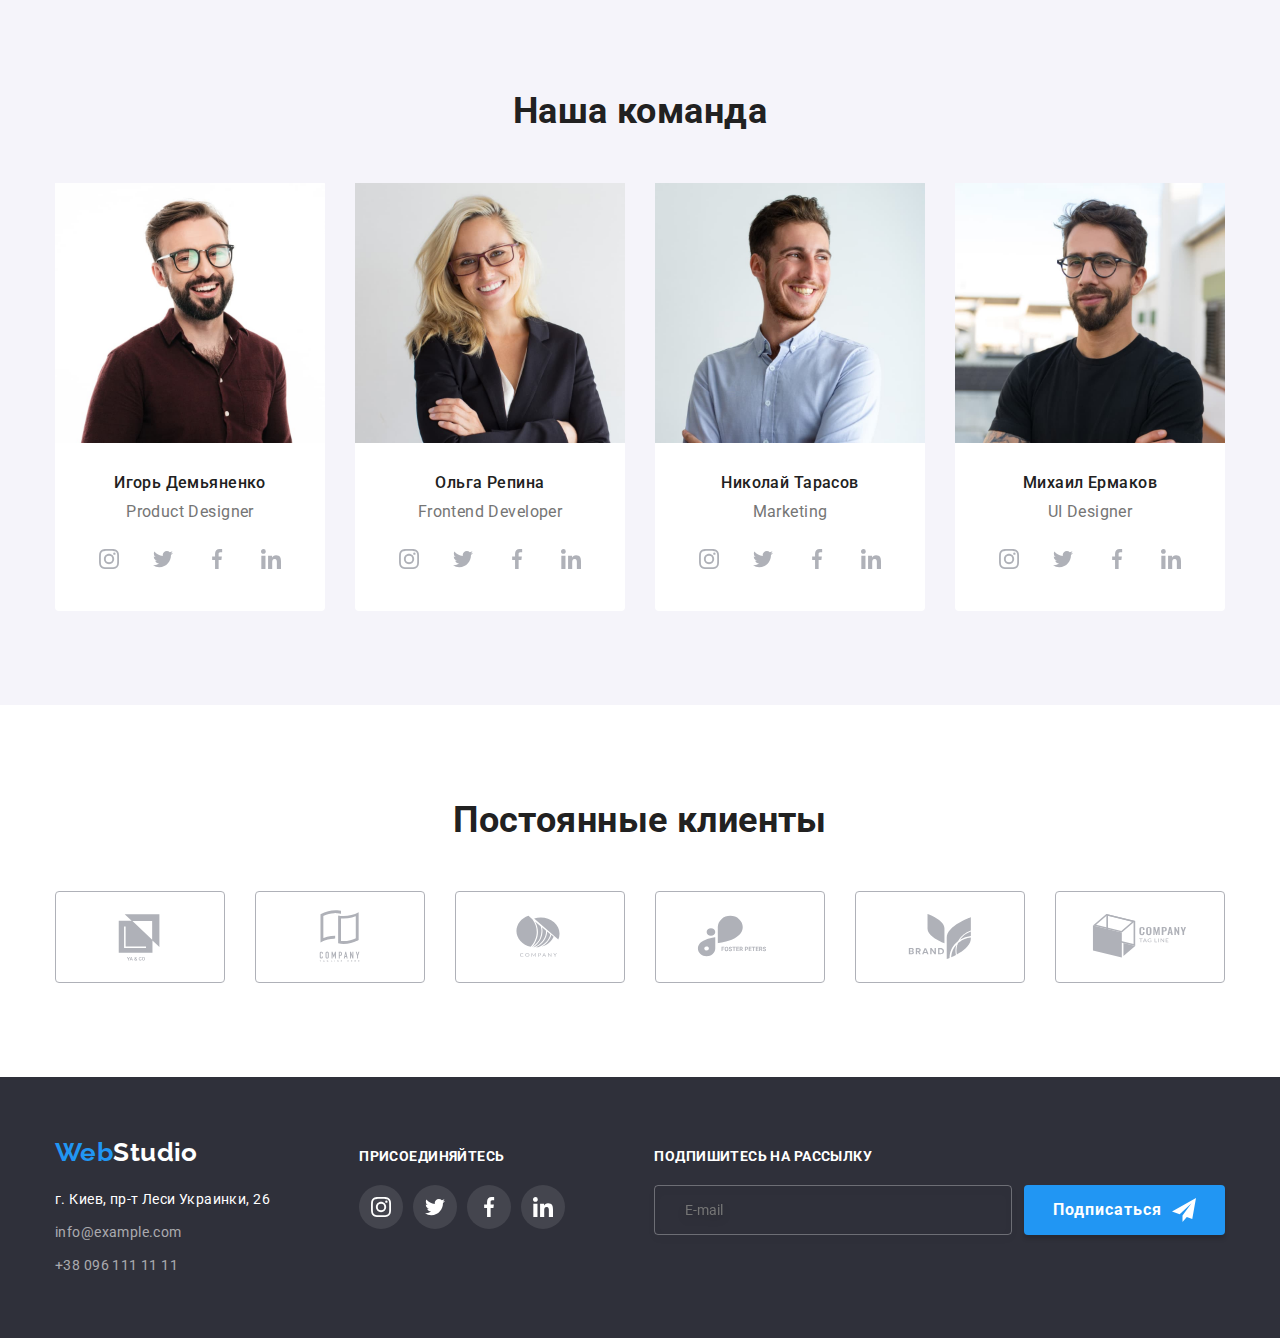
==== commit c23c31e2: "add changes" ====
--- a/index.html
+++ b/index.html
@@ -91,26 +91,26 @@
 			<section class="benefits">
 				<div class="container">
 					<h2 class="visually-hidden">Преимущества</h2>
-					<ul class="benefits__list card-set list">
-						<li class="benefits__item card-set__item benefits__icon-antenna">
+					<ul class="benefits__list list">
+						<li class="benefits__item benefits__icon-antenna">
 							<h3 class="benefits__title">Внимание к деталям</h3>
 							<p class="benefits__text">
 								Идейные соображения, а также начало повседневной работы по формированию позиции.
 							</p>
 						</li>
-						<li class="benefits__item card-set__item benefits__icon-clock">
+						<li class="benefits__item benefits__icon-clock">
 							<h3 class="benefits__title">Пунктуальность</h3>
 							<p class="benefits__text">
 								Задача организации, в особенности же рамки и место обучения кадров влечет за собой.
 							</p>
 						</li>
-						<li class="benefits__item card-set__item benefits__icon-diagram">
+						<li class="benefits__item benefits__icon-diagram">
 							<h3 class="benefits__title">Планирование</h3>
 							<p class="benefits__text">
 								Равным образом консультация с широким активом в значительной степени обуславливает.
 							</p>
 						</li>
-						<li class="benefits__item card-set__item benefits__icon-astronaut">
+						<li class="benefits__item benefits__icon-astronaut">
 							<h3 class="benefits__title">Современные технологии</h3>
 							<p class="benefits__text">
 								Значимость этих проблем настолько очевидна, что реализация плановых заданий.
@@ -125,20 +125,20 @@
 			<section class="job">
 				<div class="container">
 					<h2 class="job__title section-title">Чем мы занимаемся</h2>
-					<ul class="job__list card-set list">
-						<li class="job__item card-set__item">
+					<ul class="job__list list">
+						<li class="job__item">
 							<div class="job__card">
 								<img src="./images/job/img.jpg" alt="Верстка" width="370" height="294" />
 								<p class="job__lable">Десктопные приложения</p>
 							</div>
 						</li>
-						<li class="job__item card-set__item">
+						<li class="job__item">
 							<div class="job__card">
 								<img src="./images/job/img-1.jpg" alt="Дизайн" width="370" height="294" />
 								<p class="job__lable">Мобильные приложения</p>
 							</div>
 						</li>
-						<li class="job__item card-set__item">
+						<li class="job__item">
 							<div class="job__card">
 								<img src="./images/job/img-2.jpg" alt="Оформление" width="370" height="294" />
 								<p class="job__lable">Дизайнерские решения</p>
@@ -153,8 +153,8 @@
 			<section class="team">
 				<div class="container">
 					<h2 class="team__title section-title">Наша команда</h2>
-					<ul class="team__list card-set list">
-						<li class="team__item card-set__item">
+					<ul class="team__list list">
+						<li class="team__item">
 							<div class="team__card">
 								<img class="team__img" src="./images/teams/img-3.jpg" alt="Игорь Демьяненко" width="270" height="260" />
 								<div class="team__content">
@@ -218,7 +218,7 @@
 							</div>
 						</li>
 
-						<li class="team__item card-set__item">
+						<li class="team__item">
 							<div class="team__card">
 								<img src="./images/teams/img-4.jpg" alt="Ольга Репина" width="270" height="260" />
 
@@ -283,7 +283,7 @@
 							</div>
 						</li>
 
-						<li class="team__item card-set__item">
+						<li class="team__item">
 							<div class="team__card">
 								<img src="./images/teams/img-5.jpg" alt="Николай Тарасов" width="270" height="260" />
 
@@ -348,7 +348,7 @@
 							</div>
 						</li>
 
-						<li class="team__item card-set__item">
+						<li class="team__item">
 							<div class="team__card">
 								<img src="./images/teams/img-6.jpg" alt="Михаил Ермаков" width="270" height="260" />
 
@@ -421,43 +421,43 @@
 			<section class="clients">
 				<div class="container">
 					<h2 class="clients__title section-title">Постоянные клиенты</h2>
-					<ul class="clients__list card-set list">
-						<li class="clients__item card-set__item">
+					<ul class="clients__list list">
+						<li class="clients__item">
 							<a class="clients__link link" href="">
 								<svg class="clients__icon" width="106px" height="60px">
 									<use href="./images/icons.svg#icon-Logo"></use>
 								</svg>
 							</a>
 						</li>
-						<li class="clients__item card-set__item">
+						<li class="clients__item">
 							<a class="clients__link link" href="">
 								<svg class="clients__icon" width="106px" height="60px">
 									<use href="./images/icons.svg#icon-Logo-1"></use>
 								</svg>
 							</a>
 						</li>
-						<li class="clients__item card-set__item">
+						<li class="clients__item">
 							<a class="clients__link link" href="">
 								<svg class="clients__icon" width="106px" height="60px">
 									<use href="./images/icons.svg#icon-Logo-2"></use>
 								</svg>
 							</a>
 						</li>
-						<li class="clients__item card-set__item">
+						<li class="clients__item">
 							<a class="clients__link link" href="">
 								<svg class="clients__icon" width="106px" height="60px">
 									<use href="./images/icons.svg#icon-Logo-3"></use>
 								</svg>
 							</a>
 						</li>
-						<li class="clients__item card-set__item">
+						<li class="clients__item">
 							<a class="clients__link link" href="">
 								<svg class="clients__icon" width="106px" height="60px">
 									<use href="./images/icons.svg#icon-Logo-4"></use>
 								</svg>
 							</a>
 						</li>
-						<li class="clients__item card-set__item">
+						<li class="clients__item">
 							<a class="clients__link link" href="">
 								<svg class="clients__icon" width="106px" height="60px">
 									<use href="./images/icons.svg#icon-Logo-5"></use>
--- a/css/main.min.css
+++ b/css/main.min.css
@@ -1 +1 @@
-:root{--primary-text-color: #757575;--title-text-color: #212121;--secondary-title-color: #ffffff;--footer-text-color: rgba(255, 255, 255, 0.6);--background-color: #ffffff;--secondary-background-color: #f5f4fa;--third-background-color: #2f303a;--accent-color: #2196f3;--items: 4;--indent: 30px;--anim: 250ms cubic-bezier(0.4, 0, 0.2, 1)}.visually-hidden{position:absolute;width:1px;height:1px;margin:-1px;border:0;padding:0;white-space:nowrap;-webkit-clip-path:inset(100%);clip-path:inset(100%);clip:rect(0 0 0 0);overflow:hidden}.portfolio,.team,.clients,.benefits{padding-top:94px;padding-bottom:94px}body{background-color:var(--background-color);color:var(--primary-text-color);font-size:14px;font-family:"Roboto",sans-serif;letter-spacing:.03em}h1,h2,h3,p{margin-top:0;margin-bottom:0}.link{text-decoration:none}.list,.footer-list{margin:0;padding:0;list-style:none}img{display:block;max-width:100%;height:auto}.job__title,.team__title,.clients__title{margin-bottom:50px}.button{display:inline-block;border:none;border-radius:4px;padding:10px 32px;min-width:200px;font-family:inherit;color:var(--secondary-title-color);background-color:var(--accent-color);-webkit-box-shadow:0px 4px 4px rgba(0,0,0,.15);box-shadow:0px 4px 4px rgba(0,0,0,.15);cursor:pointer;font-weight:700;font-size:16px;line-height:1.88;-webkit-box-align:center;-ms-flex-align:center;align-items:center;text-align:center;letter-spacing:.06em}.contacts-list{display:-webkit-box;display:-ms-flexbox;display:flex;margin-left:auto}.contacts-list__item:not(:last-child){margin-right:50px}.contacts-list__link{display:-webkit-box;display:-ms-flexbox;display:flex;-webkit-box-align:center;-ms-flex-align:center;align-items:center;padding-top:32px;padding-bottom:32px;font-weight:500;line-height:1.2;letter-spacing:.02em;color:var(--primary-text-color);-webkit-transition:color var(--anim);transition:color var(--anim)}.contacts-list__link:hover,.contacts-list__link:focus{color:var(--accent-color)}.contacts-list__icon-mail{margin-right:10px;width:16px;height:12px;fill:currentColor}.contacts-list__icon-phone{margin-right:10px;width:10px;height:16px;fill:currentColor}.card-set{display:-webkit-box;display:-ms-flexbox;display:flex;-ms-flex-wrap:wrap;flex-wrap:wrap;gap:var(--indent)}.card-set__item{-ms-flex-preferred-size:calc((100% - (var(--indent))*var(--items) - 1)/var(--items));flex-basis:calc((100% - (var(--indent))*var(--items) - 1)/var(--items))}.container{margin-left:auto;margin-right:auto;padding-left:15px;padding-right:15px;width:1200px}.logo{color:var(--title-text-color);font-family:"Raleway",sans-serif;font-weight:700;font-size:26px;line-height:1.2}.logo__accent{color:var(--accent-color)}.networks-list{display:-webkit-box;display:-ms-flexbox;display:flex;-webkit-box-pack:center;-ms-flex-pack:center;justify-content:center;gap:10px}.networks-list__link{display:-webkit-box;display:-ms-flexbox;display:flex;-webkit-box-align:center;-ms-flex-align:center;align-items:center;-webkit-box-pack:center;-ms-flex-pack:center;justify-content:center;border-radius:50%;width:44px;height:44px;color:#afb1b8;-webkit-transition:color var(--anim),background-color var(--anim);transition:color var(--anim),background-color var(--anim)}.networks-list__link:hover,.networks-list__link:focus{background-color:var(--accent-color);color:#fff}.networks-list__icon{fill:currentColor}.projects-overlay{position:absolute;width:100%;height:294px;top:0;left:0;-webkit-transform:translateY(100%);transform:translateY(100%);background-color:rgba(33,150,243,.9);-webkit-transition:-webkit-transform var(--anim);transition:-webkit-transform var(--anim);transition:transform var(--anim);transition:transform var(--anim), -webkit-transform var(--anim)}.projects-link:hover .projects-overlay{-webkit-transform:translateY(0);transform:translateY(0)}.overlay-text{display:block;padding-top:63px;padding-right:24px;padding-bottom:63px;padding-left:24px;font-size:18px;line-height:1.56;letter-spacing:.03em;color:#fff}.section-title{color:var(--title-text-color);font-size:36px;line-height:1.17;text-align:center}.section{padding-top:94px;padding-bottom:94px}.backdrop{position:fixed;top:0;left:0;width:100%;height:100%;opacity:1;visibility:visible;pointer-events:initial;background-color:rgba(0,0,0,.2);-webkit-transition:opacity var(--anim),visibility var(--anim);transition:opacity var(--anim),visibility var(--anim)}.backdrop.is-hidden{opacity:0;pointer-events:none;visibility:hidden}.modal{position:absolute;top:50%;left:50%;-webkit-transform:translate(-50%, -50%);transform:translate(-50%, -50%);width:528px;height:581px;background-color:var(--background-color);-webkit-box-shadow:0px 1px 3px rgba(0,0,0,.12),0px 1px 1px rgba(0,0,0,.14),0px 2px 1px rgba(0,0,0,.2);box-shadow:0px 1px 3px rgba(0,0,0,.12),0px 1px 1px rgba(0,0,0,.14),0px 2px 1px rgba(0,0,0,.2);border-radius:4px}.modal-close-btn{position:absolute;display:-webkit-box;display:-ms-flexbox;display:flex;-webkit-box-align:center;-ms-flex-align:center;align-items:center;-webkit-box-pack:center;-ms-flex-pack:center;justify-content:center;width:30px;height:30px;border-radius:50%;border:0;padding:0;right:8px;top:8px;background-color:rgba(0,0,0,0);border:1px solid rgba(0,0,0,.1);cursor:pointer;-webkit-transition:fill var(--anim);transition:fill var(--anim)}.modal-close-btn:hover,.modal-close-btn:focus+.btn-close-icon{fill:var(--accent-color)}.form-register{display:-webkit-box;display:-ms-flexbox;display:flex;-webkit-box-orient:vertical;-webkit-box-direction:normal;-ms-flex-direction:column;flex-direction:column;padding:40px}.form-box{margin-bottom:20px}.form-title{margin-bottom:15px;margin-top:0;font-size:20px;line-height:1.15;text-align:center;color:var(--title-text-color)}.form-label{position:relative;display:block;margin-bottom:10px}.form-text{display:block;margin-bottom:4px;font-size:12px;line-height:1.16;letter-spacing:.01em;color:var(--primary-text-color)}.form-input{display:block;width:100%;height:40px;border:1px solid rgba(33,33,33,.2);border-radius:4px;padding-left:35px;cursor:pointer;-webkit-transition:border var(--anim);transition:border var(--anim)}.icon-input{position:absolute;top:50%;left:12px;-webkit-transition:fill var(--anim);transition:fill var(--anim)}.form-input:focus+.icon-input{fill:var(--accent-color)}.form-input:focus,.form-label textarea:focus{outline:none;border:1px solid var(--accent-color)}.textarea{display:block;width:100%;height:120px;border:1px solid rgba(33,33,33,.2);border-radius:4px;padding:12px 16px;resize:none;cursor:pointer;-webkit-transition:border var(--anim);transition:border var(--anim)}.form-label textarea::-webkit-input-placeholder{font-size:12px;line-height:1.16;letter-spacing:.01em;color:rgba(117,117,117,.5)}.form-label textarea::-moz-placeholder{font-size:12px;line-height:1.16;letter-spacing:.01em;color:rgba(117,117,117,.5)}.form-label textarea:-ms-input-placeholder{font-size:12px;line-height:1.16;letter-spacing:.01em;color:rgba(117,117,117,.5)}.form-label textarea::-ms-input-placeholder{font-size:12px;line-height:1.16;letter-spacing:.01em;color:rgba(117,117,117,.5)}.form-label textarea::placeholder{font-size:12px;line-height:1.16;letter-spacing:.01em;color:rgba(117,117,117,.5)}.form-checkbox{display:-webkit-box;display:-ms-flexbox;display:flex;-webkit-box-align:center;-ms-flex-align:center;align-items:center;-webkit-box-pack:center;-ms-flex-pack:center;justify-content:center;gap:7px;margin-bottom:30px}.custom-checkbox{display:-webkit-inline-box;display:-ms-inline-flexbox;display:inline-flex;-webkit-box-align:center;-ms-flex-align:center;align-items:center;-webkit-box-pack:center;-ms-flex-pack:center;justify-content:center;width:16px;height:15px;border:2px solid var(--title-text-color);border-radius:2px;cursor:pointer;-webkit-transition:background-color var(--anim),border-color var(--anim);transition:background-color var(--anim),border-color var(--anim)}.checkbox-icon{fill:#fff}.form-checkbox-input:checked+.custom-checkbox{background-color:var(--accent-color);border-color:var(--accent-color)}.checkbox-agreement{font-weight:400;font-size:14px;line-height:1.71;color:var(--primary-text-color);-webkit-user-select:none;-moz-user-select:none;-ms-user-select:none;user-select:none}.agreement-text{color:var(--accent-color)}.button-submit{display:block;border:none;border-radius:4px;padding:10px 55px;margin:0 auto;min-width:200px;font-family:inherit;cursor:pointer;font-weight:700;font-size:16px;line-height:1.88;-webkit-box-align:center;-ms-flex-align:center;align-items:center;text-align:center;letter-spacing:.06em;color:var(--secondary-title-color);background-color:var(--accent-color);-webkit-box-shadow:0px 4px 4px rgba(0,0,0,.15);box-shadow:0px 4px 4px rgba(0,0,0,.15)}.benefits__item::before{display:block;content:"";background-position:center;background-repeat:no-repeat;margin-bottom:30px;height:120px;background-color:#f5f4fa;border-radius:4px}.benefits__item.benefits__icon-antenna::before{background-image:url(../images/icons/antenna.svg)}.benefits__item.benefits__icon-clock::before{background-image:url(../images/icons/clock.svg)}.benefits__item.benefits__icon-diagram::before{background-image:url(../images/icons/diagram.svg)}.benefits__item.benefits__icon-astronaut::before{background-image:url(../images/icons/astronaut.svg)}.benefits__title{margin-bottom:10px;color:var(--title-text-color);font-size:14px;line-height:1.14;text-transform:uppercase}.benefits__text{line-height:1.71}.clients__list{--items: 6}.clients__link{display:-webkit-box;display:-ms-flexbox;display:flex;-webkit-box-align:center;-ms-flex-align:center;align-items:center;-webkit-box-pack:center;-ms-flex-pack:center;justify-content:center;width:170px;height:92px;border:1px solid #afb1b8;border-radius:4px;color:#afb1b8;-webkit-transition:color var(--anim),border-color var(--anim);transition:color var(--anim),border-color var(--anim)}.clients__link:hover,.clients__link:focus{border:1px solid var(--accent-color);color:var(--accent-color)}.clients__icon{fill:currentColor}.footer{padding:60px 0;background-color:var(--third-background-color)}.footer-container{display:-webkit-box;display:-ms-flexbox;display:flex;-webkit-box-align:baseline;-ms-flex-align:baseline;align-items:baseline;-webkit-box-pack:justify;-ms-flex-pack:justify;justify-content:space-between}.social-container{display:inline-block}.footer .logo{display:block;margin-bottom:20px;color:var(--secondary-title-color)}.footer-list-item:not(:last-child){margin-bottom:9px}.address.map{font-style:normal;line-height:1.71;color:var(--secondary-title-color)}.address-contact{font-style:normal;line-height:1.71;color:var(--footer-text-color);-webkit-transition:color var(--anim);transition:color var(--anim)}.address-contact:hover,.address-contact:focus{color:var(--accent-color)}.footer-title{margin-bottom:20px;font-weight:700;line-height:1.14;text-transform:uppercase;color:var(--secondary-title-color)}.footer-social-link{display:-webkit-box;display:-ms-flexbox;display:flex;-webkit-box-align:center;-ms-flex-align:center;align-items:center;-webkit-box-pack:center;-ms-flex-pack:center;justify-content:center;width:44px;height:44px;border-radius:50%;background-color:rgba(255,255,255,.1);color:var(--secondary-title-color);-webkit-transition:background-color var(--anim);transition:background-color var(--anim)}.footer-social-link:hover,.footer-social-link:focus{background-color:var(--accent-color)}.footer-social-icon{fill:currentColor}.footer-form-title{display:block;margin-bottom:20px;font-weight:700;line-height:1.14;text-transform:uppercase;color:var(--secondary-title-color)}.footer-form-box{display:-webkit-box;display:-ms-flexbox;display:flex;-webkit-box-align:center;-ms-flex-align:center;align-items:center;-webkit-box-pack:center;-ms-flex-pack:center;justify-content:center}.footer-input{padding-left:30px;background-color:inherit;width:358px;height:50px;color:var(--secondary-title-color);border:1px solid rgba(255,255,255,.3);-webkit-filter:drop-shadow(0px 4px 4px rgba(0, 0, 0, 0.15));filter:drop-shadow(0px 4px 4px rgba(0, 0, 0, 0.15));border-radius:4px}.footer-button-submit{display:-webkit-inline-box;display:-ms-inline-flexbox;display:inline-flex;-webkit-box-align:center;-ms-flex-align:center;align-items:center;text-align:center;margin-left:12px;padding:10px 29px;border-radius:4px;min-width:200px;border:none;cursor:pointer;font-family:inherit;font-weight:700;font-size:16px;line-height:1.88;letter-spacing:.06em;color:var(--secondary-title-color);background-color:var(--accent-color);-webkit-box-shadow:0px 4px 4px rgba(0,0,0,.15);box-shadow:0px 4px 4px rgba(0,0,0,.15)}.icon-send{margin-left:10px;fill:currentColor}.header__container{display:-webkit-box;display:-ms-flexbox;display:flex;-webkit-box-align:center;-ms-flex-align:center;align-items:center}.header{background-color:var(--background-color);outline:1px solid #ececec}.nav{display:-webkit-box;display:-ms-flexbox;display:flex;-webkit-box-align:center;-ms-flex-align:center;align-items:center}.nav__list{display:-webkit-box;display:-ms-flexbox;display:flex;margin-left:93px}.nav__item:not(:last-child){margin-right:50px}.nav__link{display:block;padding-top:32px;padding-bottom:32px;color:var(--title-text-color);font-weight:500;line-height:1.2;letter-spacing:.02em;-webkit-transition:color var(--anim);transition:color var(--anim)}.nav__link:hover,.nav__link:focus{color:var(--accent-color)}.nav__link--current{position:relative;display:-webkit-box;display:-ms-flexbox;display:flex;-webkit-box-align:center;-ms-flex-align:center;align-items:center;color:var(--accent-color)}.nav__link--current::before{content:"";position:absolute;display:inline-block;left:0;bottom:0;width:100%;height:4px;background-color:var(--accent-color);border-radius:2px}.hero{max-width:1600px;margin-left:auto;margin-right:auto;background-size:cover;background-repeat:no-repeat;background-image:-webkit-gradient(linear, left top, right top, from(rgba(47, 48, 58, 0.4)), to(rgba(47, 48, 58, 0.4))),url("../images/hero/Img.jpg");background-image:linear-gradient(to right, rgba(47, 48, 58, 0.4), rgba(47, 48, 58, 0.4)),url("../images/hero/Img.jpg");padding:200px 0;background-color:var(--third-background-color);text-align:center}.hero__title{margin-bottom:30px;margin-left:auto;margin-right:auto;width:696px;color:var(--secondary-title-color);font-weight:900;font-size:44px;line-height:1.36;text-align:center;letter-spacing:.06em;text-transform:uppercase}.job{padding-top:0;padding-bottom:94px}.job__list{--items: 3}.job__card{position:relative;z-index:-1}.job__lable{position:absolute;display:-webkit-box;display:-ms-flexbox;display:flex;-webkit-box-align:center;-ms-flex-align:center;align-items:center;-webkit-box-pack:center;-ms-flex-pack:center;justify-content:center;bottom:0px;padding-top:27px;padding-bottom:27px;width:100%;font-weight:700;line-height:1.14;text-transform:uppercase;background-color:rgba(47,48,58,.8);color:var(--secondary-title-color)}.team{background-color:var(--secondary-background-color)}.team__item{text-align:center}.team__card{background-color:var(--secondary-title-color);-webkit-box-shadow:0px 1px 3px rgba(0,0,0,.12),0px 1px 1px rgba(0,0,0,.14),px 2px 1px rgba(0,0,0,.2);box-shadow:0px 1px 3px rgba(0,0,0,.12),0px 1px 1px rgba(0,0,0,.14),px 2px 1px rgba(0,0,0,.2);border-radius:0px 0px 4px 4px}.team__content{padding:30px 0}.team__member{margin-bottom:10px;font-weight:500;font-size:16px;line-height:1.19;color:var(--title-text-color)}.team__position{margin-bottom:16px;font-size:16px;line-height:1.19}.portfolio-list{display:-webkit-box;display:-ms-flexbox;display:flex;margin-bottom:50px;-webkit-box-pack:center;-ms-flex-pack:center;justify-content:center}.button-list-item:not(:last-child){margin-right:8px}.button-list{padding:6px 22px;border:none;border-radius:4px;cursor:pointer;font-family:inherit;font-weight:500;font-size:16px;line-height:1.62;-webkit-transition:color var(--anim),background-color var(--anim),-webkit-box-shadow var(--anim);transition:color var(--anim),background-color var(--anim),-webkit-box-shadow var(--anim);transition:color var(--anim),background-color var(--anim),box-shadow var(--anim);transition:color var(--anim),background-color var(--anim),box-shadow var(--anim),-webkit-box-shadow var(--anim)}.button-list:hover,.button-list:focus{color:var(--secondary-title-color);background-color:var(--accent-color);-webkit-box-shadow:0px 3px 1px rgba(0,0,0,.1),0px 1px 2px rgba(0,0,0,.08),0px 2px 2px rgba(0,0,0,.12);box-shadow:0px 3px 1px rgba(0,0,0,.1),0px 1px 2px rgba(0,0,0,.08),0px 2px 2px rgba(0,0,0,.12)}.button-list.active{background-color:var(--accent-color);color:var(--secondary-title-color)}.projects-title{margin-bottom:4px;font-size:18px;line-height:2;letter-spacing:.06em;color:var(--title-text-color)}.projects-text{font-size:16px;line-height:1.88;color:var(--primary-text-color)}.projects-list{--items: 3}.projects-list-item{border:1px solid #eee}.img-content{padding:20px 24px}.projects-link{display:block;-webkit-transition:-webkit-box-shadow var(--anim);transition:-webkit-box-shadow var(--anim);transition:box-shadow var(--anim);transition:box-shadow var(--anim), -webkit-box-shadow var(--anim)}.projects-link:hover,.projects-link:focus{-webkit-box-shadow:0px 1px 1px rgba(0,0,0,.12),0px 4px 4px rgba(0,0,0,.06),1px 4px 6px rgba(0,0,0,.16);box-shadow:0px 1px 1px rgba(0,0,0,.12),0px 4px 4px rgba(0,0,0,.06),1px 4px 6px rgba(0,0,0,.16)}.img-card{position:relative;overflow:hidden}/*# sourceMappingURL=main.min.css.map */+:root{--primary-text-color: #757575;--title-text-color: #212121;--secondary-title-color: #ffffff;--footer-text-color: rgba(255, 255, 255, 0.6);--background-color: #ffffff;--secondary-background-color: #f5f4fa;--third-background-color: #2f303a;--accent-color: #2196f3;--anim: 250ms cubic-bezier(0.4, 0, 0.2, 1)}.visually-hidden{position:absolute;width:1px;height:1px;margin:-1px;border:0;padding:0;white-space:nowrap;-webkit-clip-path:inset(100%);clip-path:inset(100%);clip:rect(0 0 0 0);overflow:hidden}.portfolio,.team,.clients,.benefits{padding-top:94px;padding-bottom:94px}body{background-color:var(--background-color);color:var(--primary-text-color);font-size:14px;font-family:"Roboto",sans-serif;letter-spacing:.03em}h1,h2,h3,p{margin-top:0;margin-bottom:0}.link{text-decoration:none}.list,.footer-list{margin:0;padding:0;list-style:none}img{display:block;max-width:100%;height:auto}.job__title,.team__title,.clients__title{margin-bottom:50px}.button{display:inline-block;border:none;border-radius:4px;padding:10px 32px;min-width:200px;font-family:inherit;color:var(--secondary-title-color);background-color:var(--accent-color);-webkit-box-shadow:0px 4px 4px rgba(0,0,0,.15);box-shadow:0px 4px 4px rgba(0,0,0,.15);cursor:pointer;font-weight:700;font-size:16px;line-height:1.88;-webkit-box-align:center;-ms-flex-align:center;align-items:center;text-align:center;letter-spacing:.06em}.contacts-list{display:-webkit-box;display:-ms-flexbox;display:flex;margin-left:auto}.contacts-list__item:not(:last-child){margin-right:50px}.contacts-list__link{display:-webkit-box;display:-ms-flexbox;display:flex;-webkit-box-align:center;-ms-flex-align:center;align-items:center;padding-top:32px;padding-bottom:32px;font-weight:500;line-height:1.2;letter-spacing:.02em;color:var(--primary-text-color);-webkit-transition:color var(--anim);transition:color var(--anim)}.contacts-list__link:hover,.contacts-list__link:focus{color:var(--accent-color)}.contacts-list__icon-mail{margin-right:10px;width:16px;height:12px;fill:currentColor}.contacts-list__icon-phone{margin-right:10px;width:10px;height:16px;fill:currentColor}.container{margin-left:auto;margin-right:auto;padding-left:15px;padding-right:15px;width:1200px}.logo{color:var(--title-text-color);font-family:"Raleway",sans-serif;font-weight:700;font-size:26px;line-height:1.2}.logo__accent{color:var(--accent-color)}.networks-list{display:-webkit-box;display:-ms-flexbox;display:flex;-webkit-box-pack:center;-ms-flex-pack:center;justify-content:center;gap:10px}.networks-list__link{display:-webkit-box;display:-ms-flexbox;display:flex;-webkit-box-align:center;-ms-flex-align:center;align-items:center;-webkit-box-pack:center;-ms-flex-pack:center;justify-content:center;border-radius:50%;width:44px;height:44px;color:#afb1b8;-webkit-transition:color var(--anim),background-color var(--anim);transition:color var(--anim),background-color var(--anim)}.networks-list__link:hover,.networks-list__link:focus{background-color:var(--accent-color);color:#fff}.networks-list__icon{fill:currentColor}.projects-overlay{position:absolute;width:100%;height:294px;top:0;left:0;-webkit-transform:translateY(100%);transform:translateY(100%);background-color:rgba(33,150,243,.9);-webkit-transition:-webkit-transform var(--anim);transition:-webkit-transform var(--anim);transition:transform var(--anim);transition:transform var(--anim), -webkit-transform var(--anim)}.projects-link:hover .projects-overlay{-webkit-transform:translateY(0);transform:translateY(0)}.overlay-text{display:block;padding-top:63px;padding-right:24px;padding-bottom:63px;padding-left:24px;font-size:18px;line-height:1.56;letter-spacing:.03em;color:#fff}.section-title{color:var(--title-text-color);font-size:36px;line-height:1.17;text-align:center}.section{padding-top:94px;padding-bottom:94px}.backdrop{position:fixed;top:0;left:0;width:100%;height:100%;opacity:1;visibility:visible;pointer-events:initial;background-color:rgba(0,0,0,.2);-webkit-transition:opacity var(--anim),visibility var(--anim);transition:opacity var(--anim),visibility var(--anim)}.backdrop.is-hidden{opacity:0;pointer-events:none;visibility:hidden}.modal{position:absolute;top:50%;left:50%;-webkit-transform:translate(-50%, -50%);transform:translate(-50%, -50%);width:528px;height:581px;background-color:var(--background-color);-webkit-box-shadow:0px 1px 3px rgba(0,0,0,.12),0px 1px 1px rgba(0,0,0,.14),0px 2px 1px rgba(0,0,0,.2);box-shadow:0px 1px 3px rgba(0,0,0,.12),0px 1px 1px rgba(0,0,0,.14),0px 2px 1px rgba(0,0,0,.2);border-radius:4px}.modal-close-btn{position:absolute;display:-webkit-box;display:-ms-flexbox;display:flex;-webkit-box-align:center;-ms-flex-align:center;align-items:center;-webkit-box-pack:center;-ms-flex-pack:center;justify-content:center;width:30px;height:30px;border-radius:50%;border:0;padding:0;right:8px;top:8px;background-color:rgba(0,0,0,0);border:1px solid rgba(0,0,0,.1);cursor:pointer;-webkit-transition:fill var(--anim);transition:fill var(--anim)}.modal-close-btn:hover,.modal-close-btn:focus+.btn-close-icon{fill:var(--accent-color)}.form-register{display:-webkit-box;display:-ms-flexbox;display:flex;-webkit-box-orient:vertical;-webkit-box-direction:normal;-ms-flex-direction:column;flex-direction:column;padding:40px}.form-box{margin-bottom:20px}.form-title{margin-bottom:15px;margin-top:0;font-size:20px;line-height:1.15;text-align:center;color:var(--title-text-color)}.form-label{position:relative;display:block;margin-bottom:10px}.form-text{display:block;margin-bottom:4px;font-size:12px;line-height:1.16;letter-spacing:.01em;color:var(--primary-text-color)}.form-input{display:block;width:100%;height:40px;border:1px solid rgba(33,33,33,.2);border-radius:4px;padding-left:35px;cursor:pointer;-webkit-transition:border var(--anim);transition:border var(--anim)}.icon-input{position:absolute;top:50%;left:12px;-webkit-transition:fill var(--anim);transition:fill var(--anim)}.form-input:focus+.icon-input{fill:var(--accent-color)}.form-input:focus,.form-label textarea:focus{outline:none;border:1px solid var(--accent-color)}.textarea{display:block;width:100%;height:120px;border:1px solid rgba(33,33,33,.2);border-radius:4px;padding:12px 16px;resize:none;cursor:pointer;-webkit-transition:border var(--anim);transition:border var(--anim)}.form-label textarea::-webkit-input-placeholder{font-size:12px;line-height:1.16;letter-spacing:.01em;color:rgba(117,117,117,.5)}.form-label textarea::-moz-placeholder{font-size:12px;line-height:1.16;letter-spacing:.01em;color:rgba(117,117,117,.5)}.form-label textarea:-ms-input-placeholder{font-size:12px;line-height:1.16;letter-spacing:.01em;color:rgba(117,117,117,.5)}.form-label textarea::-ms-input-placeholder{font-size:12px;line-height:1.16;letter-spacing:.01em;color:rgba(117,117,117,.5)}.form-label textarea::placeholder{font-size:12px;line-height:1.16;letter-spacing:.01em;color:rgba(117,117,117,.5)}.form-checkbox{display:-webkit-box;display:-ms-flexbox;display:flex;-webkit-box-align:center;-ms-flex-align:center;align-items:center;-webkit-box-pack:center;-ms-flex-pack:center;justify-content:center;gap:7px;margin-bottom:30px}.custom-checkbox{display:-webkit-inline-box;display:-ms-inline-flexbox;display:inline-flex;-webkit-box-align:center;-ms-flex-align:center;align-items:center;-webkit-box-pack:center;-ms-flex-pack:center;justify-content:center;width:16px;height:15px;border:2px solid var(--title-text-color);border-radius:2px;cursor:pointer;-webkit-transition:background-color var(--anim),border-color var(--anim);transition:background-color var(--anim),border-color var(--anim)}.checkbox-icon{fill:#fff}.form-checkbox-input:checked+.custom-checkbox{background-color:var(--accent-color);border-color:var(--accent-color)}.checkbox-agreement{font-weight:400;font-size:14px;line-height:1.71;color:var(--primary-text-color);-webkit-user-select:none;-moz-user-select:none;-ms-user-select:none;user-select:none}.agreement-text{color:var(--accent-color)}.button-submit{display:block;border:none;border-radius:4px;padding:10px 55px;margin:0 auto;min-width:200px;font-family:inherit;cursor:pointer;font-weight:700;font-size:16px;line-height:1.88;-webkit-box-align:center;-ms-flex-align:center;align-items:center;text-align:center;letter-spacing:.06em;color:var(--secondary-title-color);background-color:var(--accent-color);-webkit-box-shadow:0px 4px 4px rgba(0,0,0,.15);box-shadow:0px 4px 4px rgba(0,0,0,.15)}.benefits__list{display:-webkit-box;display:-ms-flexbox;display:flex;-ms-flex-wrap:wrap;flex-wrap:wrap;gap:30px}.benefits__item{-ms-flex-preferred-size:calc((100% - 90px)/4);flex-basis:calc((100% - 90px)/4)}.benefits__item::before{display:block;content:"";background-position:center;background-repeat:no-repeat;margin-bottom:30px;height:120px;background-color:#f5f4fa;border-radius:4px}.benefits__item.benefits__icon-antenna::before{background-image:url(../images/icons/antenna.svg)}.benefits__item.benefits__icon-clock::before{background-image:url(../images/icons/clock.svg)}.benefits__item.benefits__icon-diagram::before{background-image:url(../images/icons/diagram.svg)}.benefits__item.benefits__icon-astronaut::before{background-image:url(../images/icons/astronaut.svg)}.benefits__title{margin-bottom:10px;color:var(--title-text-color);font-size:14px;line-height:1.14;text-transform:uppercase}.benefits__text{line-height:1.71}.clients__list{display:-webkit-box;display:-ms-flexbox;display:flex;-ms-flex-wrap:wrap;flex-wrap:wrap;gap:30px}.clients__item{-ms-flex-preferred-size:calc((100% - 150px)/6);flex-basis:calc((100% - 150px)/6)}.clients__link{display:-webkit-box;display:-ms-flexbox;display:flex;-webkit-box-align:center;-ms-flex-align:center;align-items:center;-webkit-box-pack:center;-ms-flex-pack:center;justify-content:center;width:170px;height:92px;border:1px solid #afb1b8;border-radius:4px;color:#afb1b8;-webkit-transition:color var(--anim),border-color var(--anim);transition:color var(--anim),border-color var(--anim)}.clients__link:hover,.clients__link:focus{border:1px solid var(--accent-color);color:var(--accent-color)}.clients__icon{fill:currentColor}.footer{padding:60px 0;background-color:var(--third-background-color)}.footer-container{display:-webkit-box;display:-ms-flexbox;display:flex;-webkit-box-align:baseline;-ms-flex-align:baseline;align-items:baseline;-webkit-box-pack:justify;-ms-flex-pack:justify;justify-content:space-between}.social-container{display:inline-block}.footer .logo{display:block;margin-bottom:20px;color:var(--secondary-title-color)}.footer-list-item:not(:last-child){margin-bottom:9px}.address.map{font-style:normal;line-height:1.71;color:var(--secondary-title-color)}.address-contact{font-style:normal;line-height:1.71;color:var(--footer-text-color);-webkit-transition:color var(--anim);transition:color var(--anim)}.address-contact:hover,.address-contact:focus{color:var(--accent-color)}.footer-title{margin-bottom:20px;font-weight:700;line-height:1.14;text-transform:uppercase;color:var(--secondary-title-color)}.footer-social-link{display:-webkit-box;display:-ms-flexbox;display:flex;-webkit-box-align:center;-ms-flex-align:center;align-items:center;-webkit-box-pack:center;-ms-flex-pack:center;justify-content:center;width:44px;height:44px;border-radius:50%;background-color:rgba(255,255,255,.1);color:var(--secondary-title-color);-webkit-transition:background-color var(--anim);transition:background-color var(--anim)}.footer-social-link:hover,.footer-social-link:focus{background-color:var(--accent-color)}.footer-social-icon{fill:currentColor}.footer-form-title{display:block;margin-bottom:20px;font-weight:700;line-height:1.14;text-transform:uppercase;color:var(--secondary-title-color)}.footer-form-box{display:-webkit-box;display:-ms-flexbox;display:flex;-webkit-box-align:center;-ms-flex-align:center;align-items:center;-webkit-box-pack:center;-ms-flex-pack:center;justify-content:center}.footer-input{padding-left:30px;background-color:inherit;width:358px;height:50px;color:var(--secondary-title-color);border:1px solid rgba(255,255,255,.3);-webkit-filter:drop-shadow(0px 4px 4px rgba(0, 0, 0, 0.15));filter:drop-shadow(0px 4px 4px rgba(0, 0, 0, 0.15));border-radius:4px}.footer-button-submit{display:-webkit-inline-box;display:-ms-inline-flexbox;display:inline-flex;-webkit-box-align:center;-ms-flex-align:center;align-items:center;text-align:center;margin-left:12px;padding:10px 29px;border-radius:4px;min-width:200px;border:none;cursor:pointer;font-family:inherit;font-weight:700;font-size:16px;line-height:1.88;letter-spacing:.06em;color:var(--secondary-title-color);background-color:var(--accent-color);-webkit-box-shadow:0px 4px 4px rgba(0,0,0,.15);box-shadow:0px 4px 4px rgba(0,0,0,.15)}.icon-send{margin-left:10px;fill:currentColor}.header__container{display:-webkit-box;display:-ms-flexbox;display:flex;-webkit-box-align:center;-ms-flex-align:center;align-items:center}.header{background-color:var(--background-color);outline:1px solid #ececec}.nav{display:-webkit-box;display:-ms-flexbox;display:flex;-webkit-box-align:center;-ms-flex-align:center;align-items:center}.nav__list{display:-webkit-box;display:-ms-flexbox;display:flex;margin-left:93px}.nav__item:not(:last-child){margin-right:50px}.nav__link{display:block;padding-top:32px;padding-bottom:32px;color:var(--title-text-color);font-weight:500;line-height:1.2;letter-spacing:.02em;-webkit-transition:color var(--anim);transition:color var(--anim)}.nav__link:hover,.nav__link:focus{color:var(--accent-color)}.nav__link--current{position:relative;display:-webkit-box;display:-ms-flexbox;display:flex;-webkit-box-align:center;-ms-flex-align:center;align-items:center;color:var(--accent-color)}.nav__link--current::before{content:"";position:absolute;display:inline-block;left:0;bottom:0;width:100%;height:4px;background-color:var(--accent-color);border-radius:2px}.hero{max-width:1600px;margin-left:auto;margin-right:auto;background-size:cover;background-repeat:no-repeat;background-image:-webkit-gradient(linear, left top, right top, from(rgba(47, 48, 58, 0.4)), to(rgba(47, 48, 58, 0.4))),url("../images/hero/Img.jpg");background-image:linear-gradient(to right, rgba(47, 48, 58, 0.4), rgba(47, 48, 58, 0.4)),url("../images/hero/Img.jpg");padding:200px 0;background-color:var(--third-background-color);text-align:center}.hero__title{margin-bottom:30px;margin-left:auto;margin-right:auto;width:696px;color:var(--secondary-title-color);font-weight:900;font-size:44px;line-height:1.36;text-align:center;letter-spacing:.06em;text-transform:uppercase}.job{padding-top:0;padding-bottom:94px}.job__list{display:-webkit-box;display:-ms-flexbox;display:flex;-ms-flex-wrap:wrap;flex-wrap:wrap;gap:30px}.job__item{-ms-flex-preferred-size:calc((100% - 60px)/3);flex-basis:calc((100% - 60px)/3)}.job__card{position:relative;z-index:-1}.job__lable{position:absolute;display:-webkit-box;display:-ms-flexbox;display:flex;-webkit-box-align:center;-ms-flex-align:center;align-items:center;-webkit-box-pack:center;-ms-flex-pack:center;justify-content:center;bottom:0px;padding-top:27px;padding-bottom:27px;width:100%;font-weight:700;line-height:1.14;text-transform:uppercase;background-color:rgba(47,48,58,.8);color:var(--secondary-title-color)}.team{background-color:var(--secondary-background-color)}.team__list{display:-webkit-box;display:-ms-flexbox;display:flex;-ms-flex-wrap:wrap;flex-wrap:wrap;gap:30px}.team__item{text-align:center;-ms-flex-preferred-size:calc((100% - 90px)/4);flex-basis:calc((100% - 90px)/4)}.team__card{background-color:var(--secondary-title-color);-webkit-box-shadow:0px 1px 3px rgba(0,0,0,.12),0px 1px 1px rgba(0,0,0,.14),px 2px 1px rgba(0,0,0,.2);box-shadow:0px 1px 3px rgba(0,0,0,.12),0px 1px 1px rgba(0,0,0,.14),px 2px 1px rgba(0,0,0,.2);border-radius:0px 0px 4px 4px}.team__content{padding:30px 0}.team__member{margin-bottom:10px;font-weight:500;font-size:16px;line-height:1.19;color:var(--title-text-color)}.team__position{margin-bottom:16px;font-size:16px;line-height:1.19}.portfolio-list{display:-webkit-box;display:-ms-flexbox;display:flex;margin-bottom:50px;-webkit-box-pack:center;-ms-flex-pack:center;justify-content:center}.button-list-item:not(:last-child){margin-right:8px}.button-list{padding:6px 22px;border:none;border-radius:4px;cursor:pointer;font-family:inherit;font-weight:500;font-size:16px;line-height:1.62;-webkit-transition:color var(--anim),background-color var(--anim),-webkit-box-shadow var(--anim);transition:color var(--anim),background-color var(--anim),-webkit-box-shadow var(--anim);transition:color var(--anim),background-color var(--anim),box-shadow var(--anim);transition:color var(--anim),background-color var(--anim),box-shadow var(--anim),-webkit-box-shadow var(--anim)}.button-list:hover,.button-list:focus{color:var(--secondary-title-color);background-color:var(--accent-color);-webkit-box-shadow:0px 3px 1px rgba(0,0,0,.1),0px 1px 2px rgba(0,0,0,.08),0px 2px 2px rgba(0,0,0,.12);box-shadow:0px 3px 1px rgba(0,0,0,.1),0px 1px 2px rgba(0,0,0,.08),0px 2px 2px rgba(0,0,0,.12)}.button-list.active{background-color:var(--accent-color);color:var(--secondary-title-color)}.projects-title{margin-bottom:4px;font-size:18px;line-height:2;letter-spacing:.06em;color:var(--title-text-color)}.projects-text{font-size:16px;line-height:1.88;color:var(--primary-text-color)}.projects-list{display:-webkit-box;display:-ms-flexbox;display:flex;-ms-flex-wrap:wrap;flex-wrap:wrap;gap:30px}.projects-list-item{border:1px solid #eee;-ms-flex-preferred-size:calc((100% - 60px)/3);flex-basis:calc((100% - 60px)/3)}.img-content{padding:20px 24px}.projects-link{display:block;-webkit-transition:-webkit-box-shadow var(--anim);transition:-webkit-box-shadow var(--anim);transition:box-shadow var(--anim);transition:box-shadow var(--anim), -webkit-box-shadow var(--anim)}.projects-link:hover,.projects-link:focus{-webkit-box-shadow:0px 1px 1px rgba(0,0,0,.12),0px 4px 4px rgba(0,0,0,.06),1px 4px 6px rgba(0,0,0,.16);box-shadow:0px 1px 1px rgba(0,0,0,.12),0px 4px 4px rgba(0,0,0,.06),1px 4px 6px rgba(0,0,0,.16)}.img-card{position:relative;overflow:hidden}/*# sourceMappingURL=main.min.css.map */